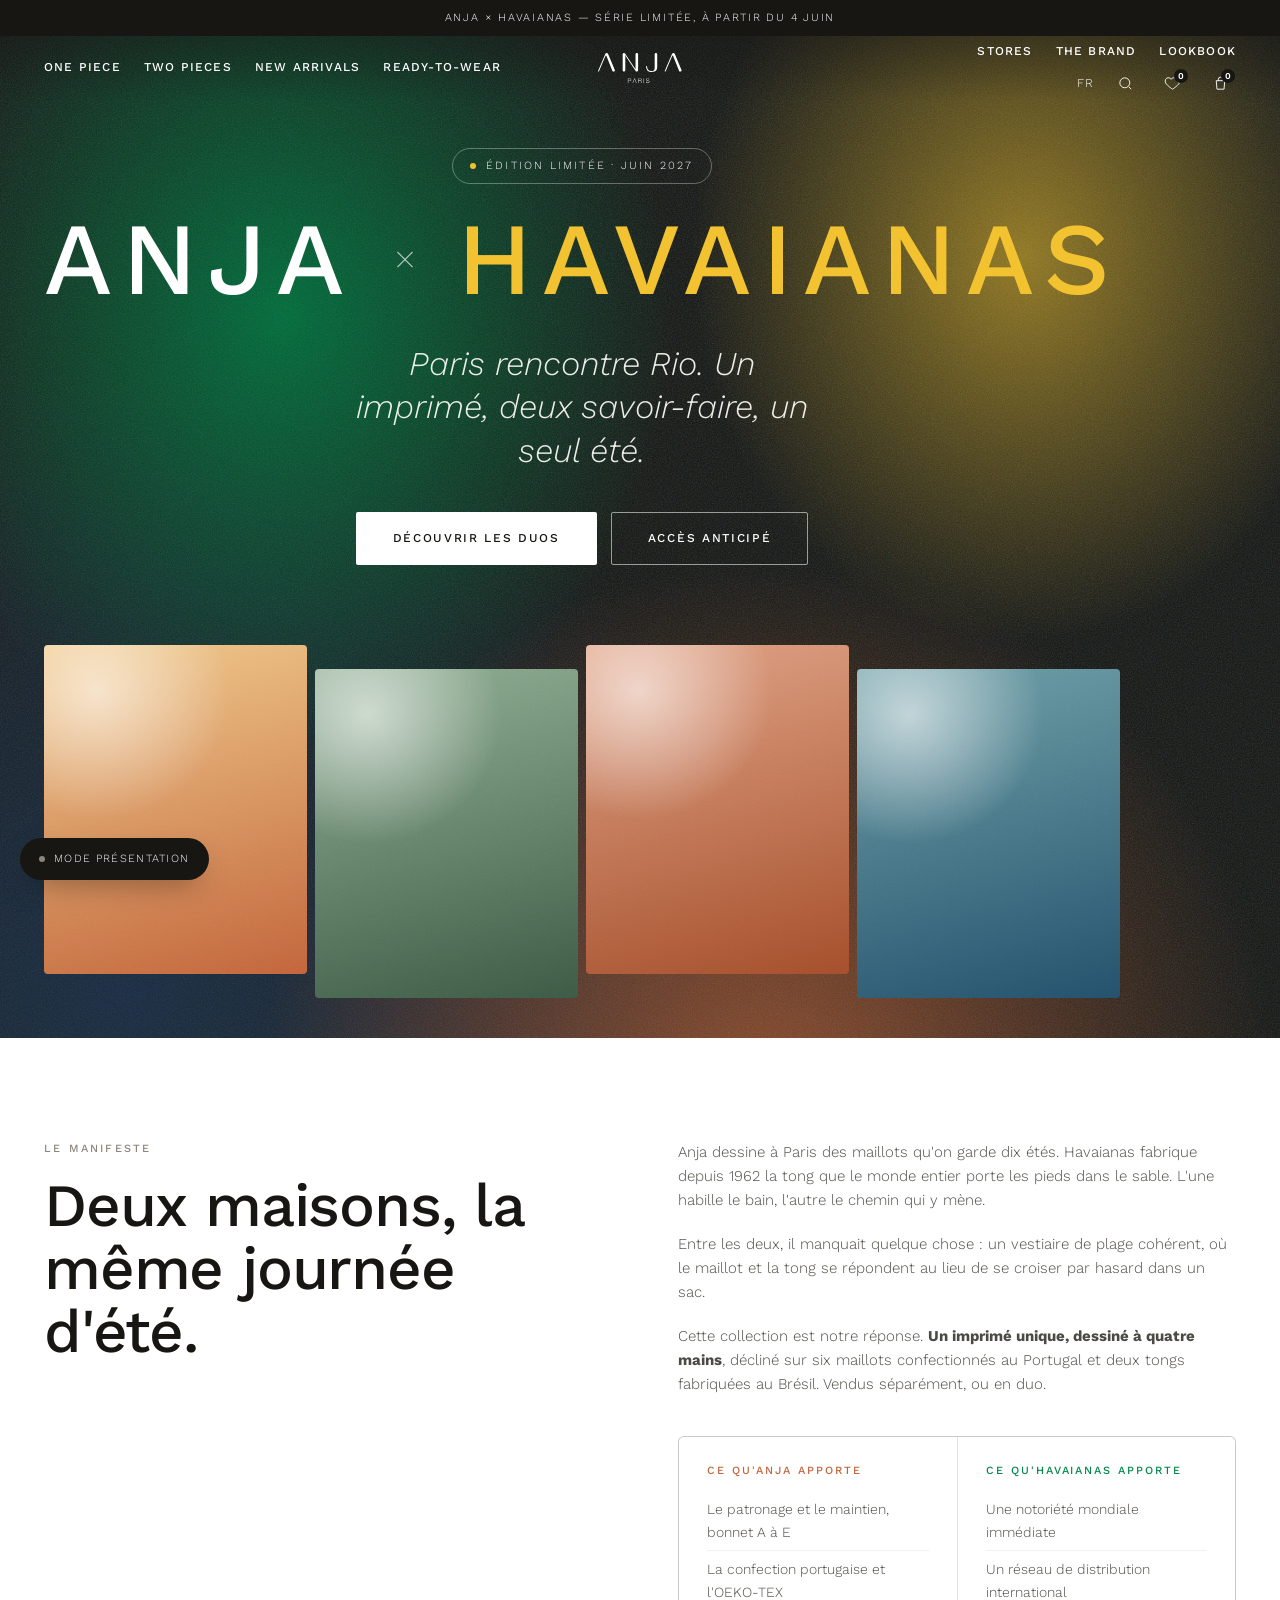
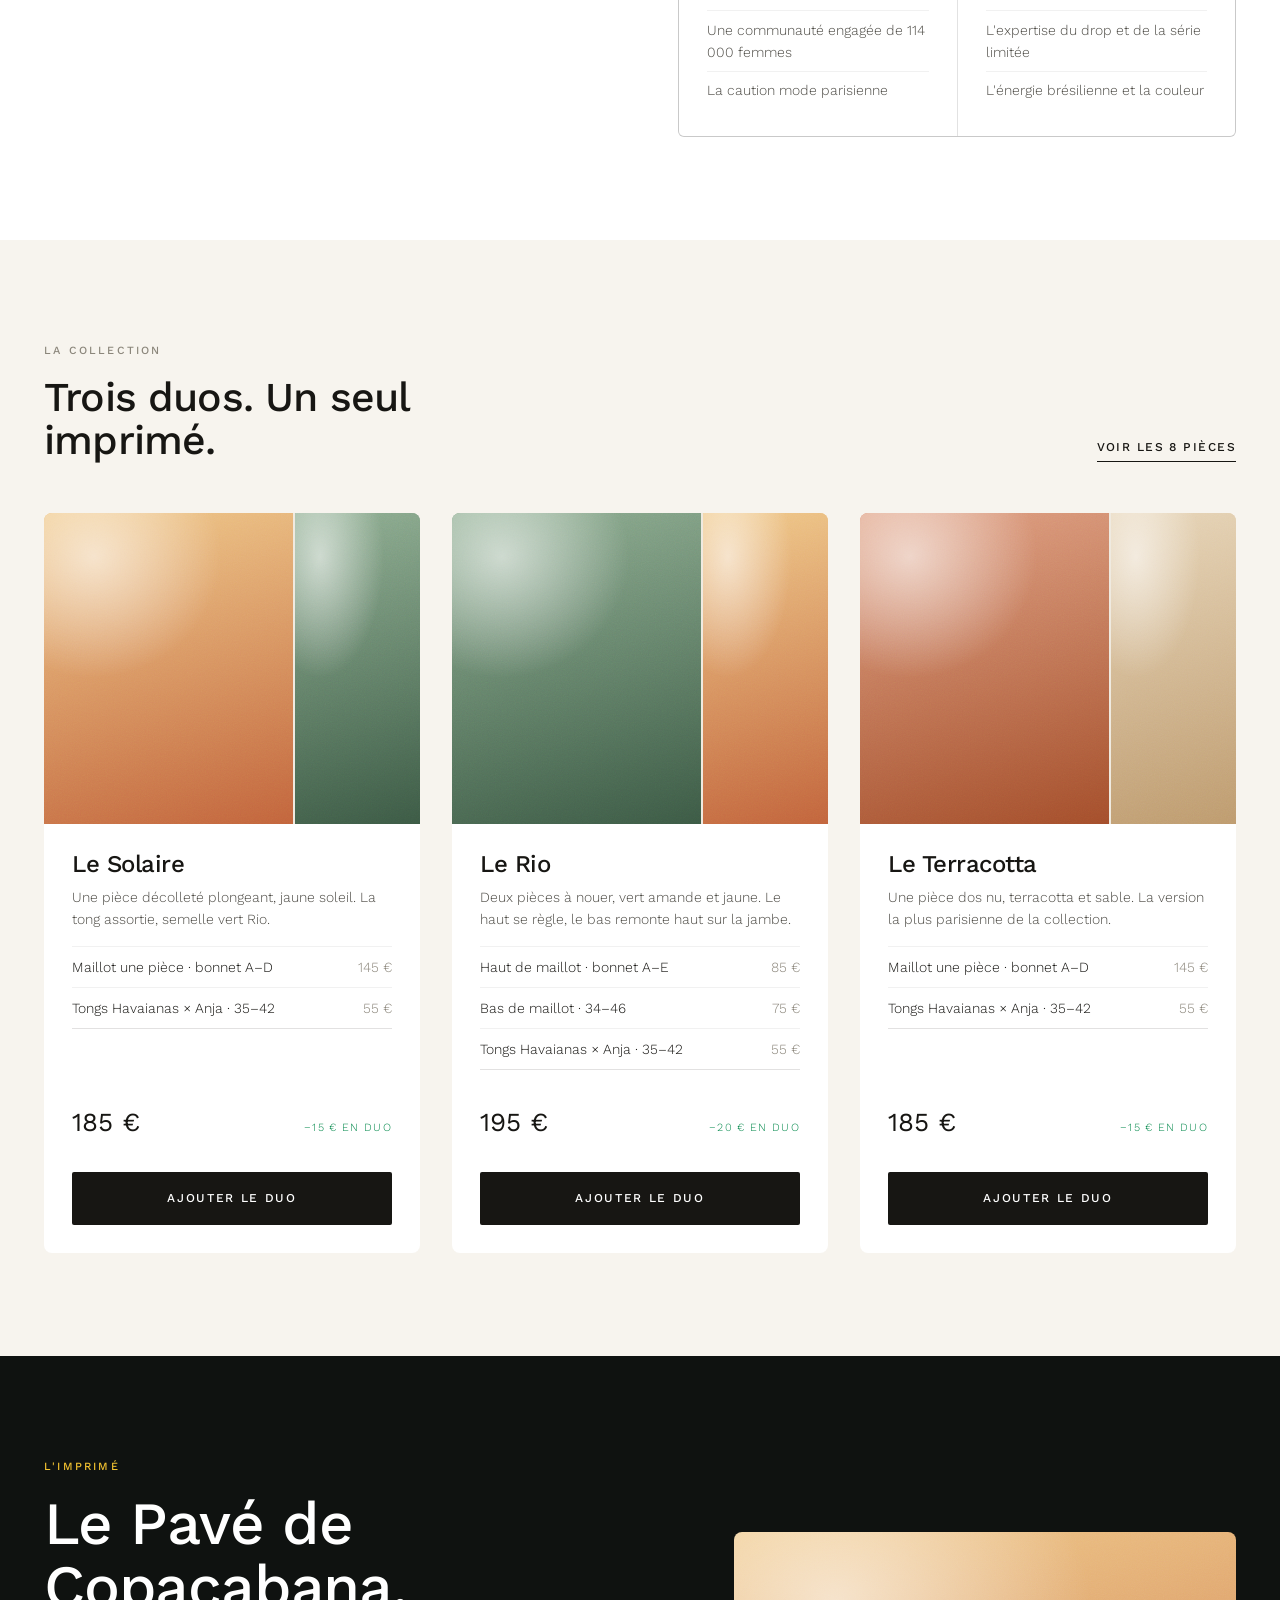
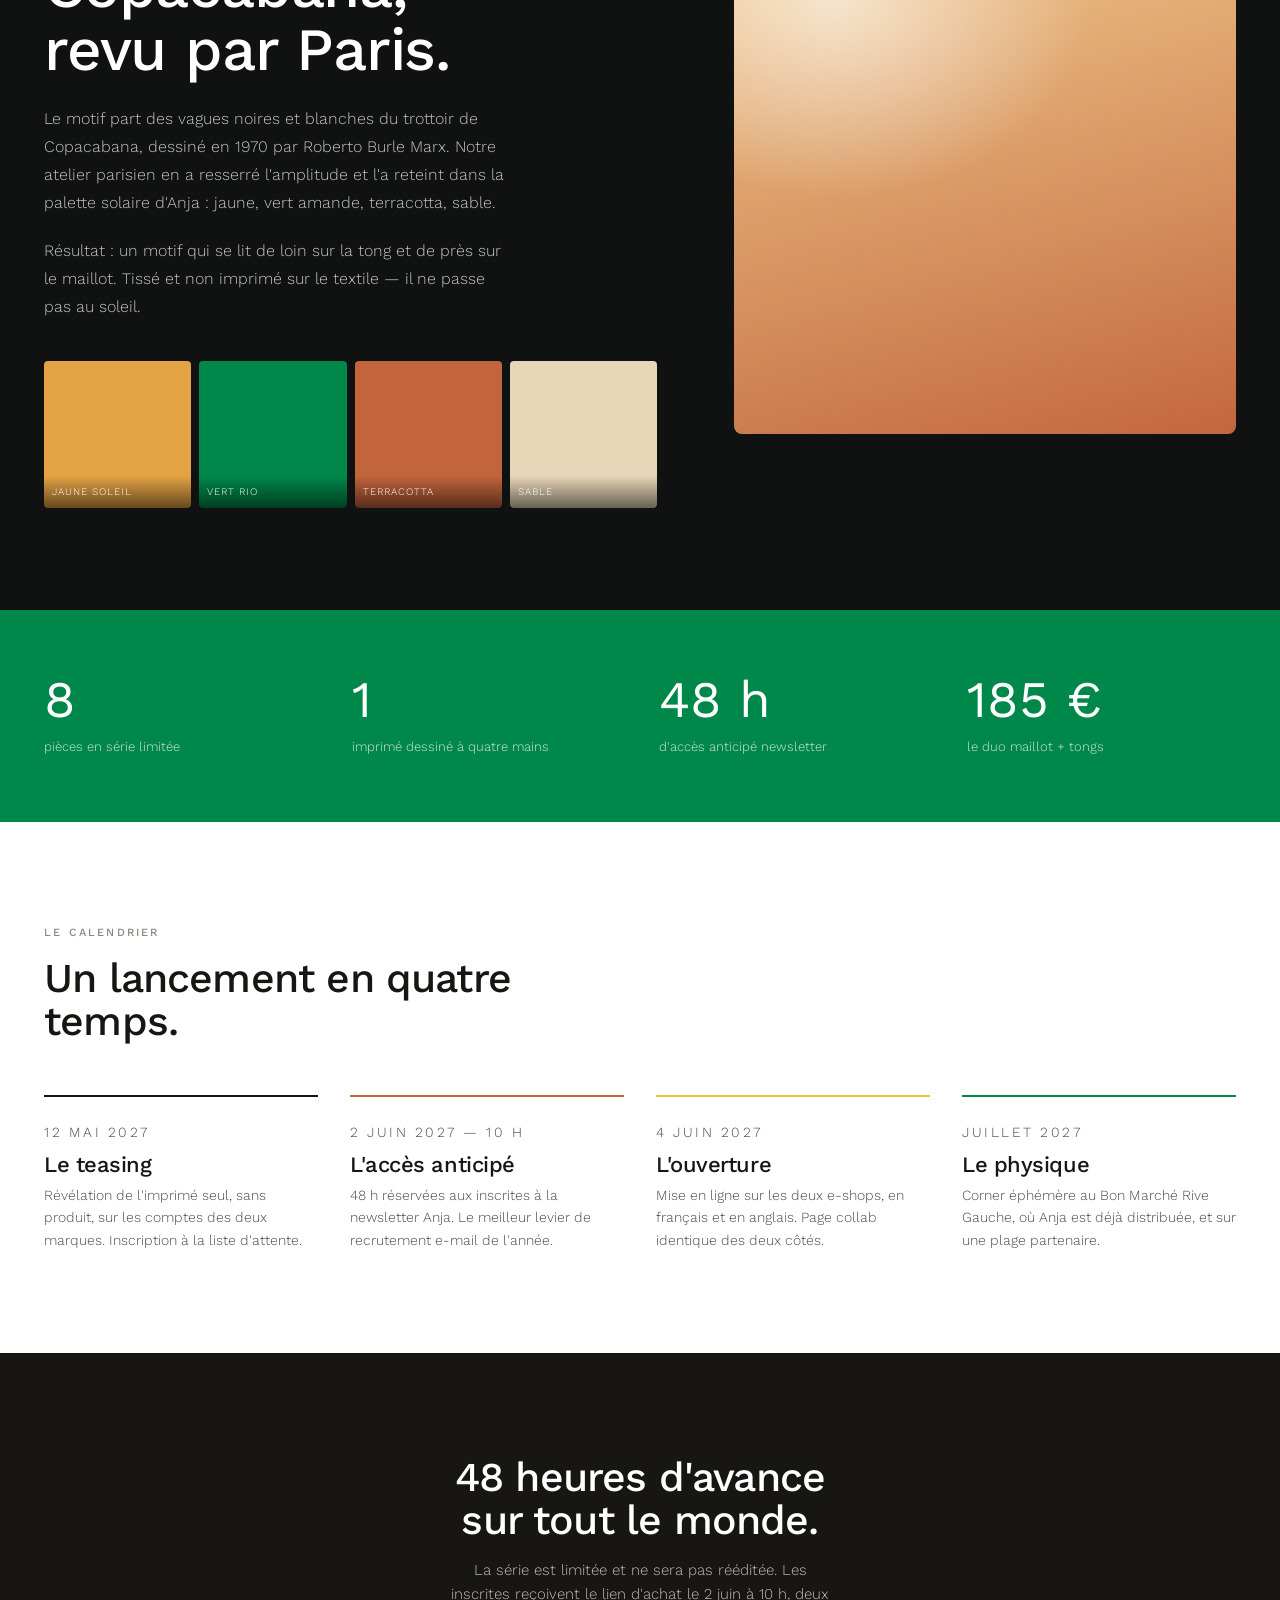
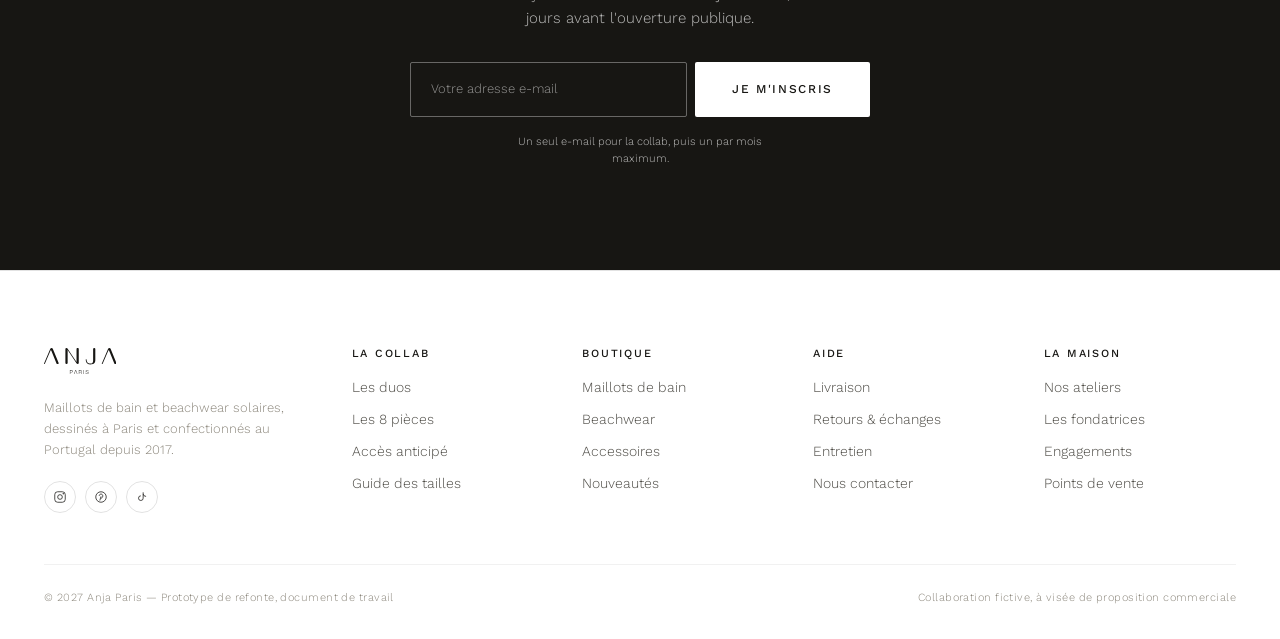
==== collab.html @ d66531c5 "Intègre les vrais assets Anja Paris (logo, 24 photos, catalogue produit) Le client a fourni le vrai " ====
<!doctype html>
<html lang="fr">
<head>
<meta charset="utf-8">
<meta name="viewport" content="width=device-width, initial-scale=1">
<title>Anja × Havaianas — Édition limitée, juin 2027 | ANJA PARIS</title>
<meta name="description" content="Paris rencontre Rio. Six maillots et deux tongs dessinés ensemble, un seul imprimé, une série limitée. Anja Paris × Havaianas, juin 2027.">

<link rel="preconnect" href="https://fonts.googleapis.com">
<link rel="preconnect" href="https://fonts.gstatic.com" crossorigin>
<link href="https://fonts.googleapis.com/css2?family=Work+Sans:wght@300;400;500;600;700&family=Archivo:wght@400;500;600;700&display=swap" rel="stylesheet">
<link rel="stylesheet" href="assets/css/style.css">
<link rel="stylesheet" href="assets/css/collab.css">
</head>

<body class="collab-page">
<a class="skip-link" href="#main">Aller au contenu</a>

<div class="announce">
  <div class="announce__track">
    <p class="announce__item is-active">Anja × Havaianas — série limitée, à partir du 4 juin</p>
    <p class="announce__item">Accès anticipé 48 h pour les inscrites à la newsletter</p>
    <p class="announce__item">Livraison offerte dès 120 € · Retours gratuits 30 jours</p>
  </div>
</div>

<header class="header">
  <div class="header__inner">
    <div class="header__nav-slot">
      <button class="burger" aria-label="Ouvrir le menu" aria-expanded="false"><span></span></button>
      <nav class="nav nav--left" aria-label="Navigation boutique">
        <a class="nav__link" href="index.html#icons">One Piece</a>
        <a class="nav__link" href="index.html#icons">Two Pieces</a>
        <a class="nav__link" href="index.html#collab-icons">New Arrivals</a>
        <a class="nav__link" href="index.html#editorial">Ready-to-Wear</a>
      </nav>
    </div>

    <a class="logo" href="index.html" aria-label="Anja Paris — retour à l'accueil"><svg xmlns="http://www.w3.org/2000/svg" viewBox="0 0 102.671 36.85"><defs><style>.a{fill:currentColor;}</style></defs><path class="a" d="M1.171-3.826V-6.053H2.956a1.341,1.341,0,0,1,.877.275,1.02,1.02,0,0,1,.336.839,1.02,1.02,0,0,1-.336.839,1.341,1.341,0,0,1-.877.275ZM.653-6.5v5.444h.519V-3.384h1.9a2.019,2.019,0,0,0,.663-.1,1.4,1.4,0,0,0,.511-.305,1.348,1.348,0,0,0,.328-.492,1.774,1.774,0,0,0,.114-.656A1.774,1.774,0,0,0,4.572-5.6a1.348,1.348,0,0,0-.328-.492,1.4,1.4,0,0,0-.511-.305,2.019,2.019,0,0,0-.663-.1Zm7.923,0h.58L11.29-1.051h-.557L8.842-5.977,6.936-1.051H6.379ZM13.829-3.91V-6.053h1.937a1.2,1.2,0,0,1,.885.29,1.072,1.072,0,0,1,.29.793,1,1,0,0,1-.1.446,1.027,1.027,0,0,1-.255.332,1.121,1.121,0,0,1-.374.21,1.391,1.391,0,0,1-.45.072ZM13.311-6.5v5.444h.519V-3.468H15.8a.967.967,0,0,1,.576.122.9.9,0,0,1,.32.362,1.576,1.576,0,0,1,.145.511q.034.286.05.576.008.084.015.2t.019.233a1.652,1.652,0,0,0,.038.229.666.666,0,0,0,.072.187H17.6a.729.729,0,0,1-.133-.278A2.473,2.473,0,0,1,17.4-1.71q-.023-.2-.031-.4t-.015-.336a2.707,2.707,0,0,0-.065-.454,1.082,1.082,0,0,0-.16-.37.889.889,0,0,0-.286-.263,1.208,1.208,0,0,0-.442-.141v-.015a1.217,1.217,0,0,0,.793-.488,1.529,1.529,0,0,0,.267-.9,1.424,1.424,0,0,0-.133-.637,1.23,1.23,0,0,0-.358-.442,1.538,1.538,0,0,0-.526-.255A2.363,2.363,0,0,0,15.8-6.5Zm6.649,0v5.444h.519V-6.5Zm3.424,3.652h-.519A1.924,1.924,0,0,0,23-1.981a1.5,1.5,0,0,0,.446.587,1.921,1.921,0,0,0,.7.339,3.431,3.431,0,0,0,.892.111,3.364,3.364,0,0,0,.824-.088,2.124,2.124,0,0,0,.576-.229,1.3,1.3,0,0,0,.366-.316,1.614,1.614,0,0,0,.206-.347,1.23,1.23,0,0,0,.092-.324,2.069,2.069,0,0,0,.019-.244,1.342,1.342,0,0,0-.111-.572,1.159,1.159,0,0,0-.305-.4,1.8,1.8,0,0,0-.45-.275,3.815,3.815,0,0,0-.545-.187l-1.327-.328a2,2,0,0,1-.316-.1.947.947,0,0,1-.263-.16.7.7,0,0,1-.179-.24.788.788,0,0,1-.065-.332,1.04,1.04,0,0,1,.114-.511.947.947,0,0,1,.3-.332,1.289,1.289,0,0,1,.435-.183,2.282,2.282,0,0,1,.515-.057,1.888,1.888,0,0,1,.553.08,1.435,1.435,0,0,1,.465.236,1.217,1.217,0,0,1,.328.389,1.261,1.261,0,0,1,.141.545h.519a1.578,1.578,0,0,0-.164-.736,1.587,1.587,0,0,0-.438-.53,1.9,1.9,0,0,0-.641-.32,2.737,2.737,0,0,0-.77-.107,2.307,2.307,0,0,0-.938.164,1.665,1.665,0,0,0-.576.4,1.293,1.293,0,0,0-.286.5,1.727,1.727,0,0,0-.076.465,1.278,1.278,0,0,0,.1.541,1.159,1.159,0,0,0,.271.374,1.313,1.313,0,0,0,.393.244,3.631,3.631,0,0,0,.461.153l1.212.3a3.544,3.544,0,0,1,.389.118,1.573,1.573,0,0,1,.362.187.941.941,0,0,1,.267.282.743.743,0,0,1,.1.4.87.87,0,0,1-.145.507,1.2,1.2,0,0,1-.362.343,1.62,1.62,0,0,1-.469.194,1.984,1.984,0,0,1-.465.061,3.247,3.247,0,0,1-.7-.072,1.573,1.573,0,0,1-.568-.24,1.15,1.15,0,0,1-.377-.45A1.532,1.532,0,0,1,23.384-2.843Z" transform="translate(36.07 37.794)"/><path class="a" d="M209.107,48.771a1.84,1.84,0,0,1,1.711,1.125l8.188,19.842a1.551,1.551,0,0,1,.09.539,1.307,1.307,0,0,1-1.305,1.305h-.45a1.369,1.369,0,0,1-1.259-.811l-7.469-18.492a.533.533,0,0,0-.679-.278.437.437,0,0,0-.267.232l-8.1,19.032a.562.562,0,0,1-.495.315h-.225a.515.515,0,0,1-.2-.041.528.528,0,0,1-.254-.679L207.308,49.9a1.859,1.859,0,0,1,1.709-1.125Z" transform="translate(-116.425 -48.771)"/><path class="a" d="M184.854,65.238v.585a10.4,10.4,0,0,1-.12,1.406,8.257,8.257,0,0,1-.338,1.4,4.869,4.869,0,0,1-.6,1.222,4.646,4.646,0,0,1-.743.761A6.677,6.677,0,0,1,179.9,71.9c-2.313.357-4.843.1-6.389-1.125-1.6-1.267-2.091-3.209-2.339-5.575v0a.121.121,0,0,1,.008-.026.048.048,0,0,0,.008-.023c.012-.026.022-.056.026-.063a.639.639,0,0,1,.859-.338c.416.161.405.671.405,1.193a5.512,5.512,0,0,0,1.26,3.4c1.376,1.59,4.956,2.1,6.7.944,1.315-.87,1.308-2.977,1.3-4.454V50.3a1.571,1.571,0,0,1,1.575-1.53,1.532,1.532,0,0,1,1.53,1.53Z" transform="translate(-112.104 -48.771)"/><path class="a" d="M171.192,68.24a.059.059,0,0,1-.007.023.163.163,0,0,0,.007-.023" transform="translate(-112.105 -51.866)"/><path class="a" d="M156.537,50.3V70.053a1.571,1.571,0,0,1-1.575,1.53h-.18a1.5,1.5,0,0,1-1.26-.675L140.789,51.741l.934-.622,11.665,17.54V50.3a1.575,1.575,0,0,1,3.15,0" transform="translate(-107.273 -48.771)"/><path class="a" d="M138.7,48.771a1.581,1.581,0,0,1,1.3.675l1.114,1.672-.934.622V70.053a1.57,1.57,0,0,1-1.574,1.53h-.09a1.532,1.532,0,0,1-1.531-1.53V50.3a1.532,1.532,0,0,1,1.531-1.53Z" transform="translate(-106.669 -48.771)"/><path class="a" d="M111.687,48.771A1.924,1.924,0,0,1,113.4,49.9l8.189,19.842a1.551,1.551,0,0,1,.09.539,1.307,1.307,0,0,1-1.305,1.305h-.45a1.369,1.369,0,0,1-1.259-.811l-7.469-18.492a.533.533,0,0,0-.679-.278.436.436,0,0,0-.267.232l-8.1,19.032a.563.563,0,0,1-.495.315h-.225a.508.508,0,0,1-.2-.041.524.524,0,0,1-.255-.679L109.887,49.9a1.862,1.862,0,0,1,1.71-1.125Z" transform="translate(-100.938 -48.771)"/></svg>
</a>

    <div class="header__nav-slot" style="justify-self:end">
      <nav class="nav nav--right" aria-label="Navigation maison">
        <a class="nav__link" href="#">Stores</a>
        <a class="nav__link" href="index.html#editorial">The Brand</a>
        <a class="nav__link" href="collab.html" aria-current="page">Lookbook</a>
      </nav>
      <div class="header__actions">
        <span class="util-link">FR</span>
        <button class="icon-btn" aria-label="Rechercher">
          <svg viewBox="0 0 24 24"><circle cx="11" cy="11" r="7"/><path d="M20 20l-3.5-3.5"/></svg>
        </button>
        <button class="icon-btn" aria-label="Liste d'envies">
          <svg viewBox="0 0 24 24"><path d="M12 20s-7-4.35-9.5-8.5C.8 8 2 4.5 5.5 4c2-.3 3.7.6 4.5 2 .8-1.4 2.5-2.3 4.5-2C18 4.5 19.2 8 21.5 11.5 19 15.65 12 20 12 20z"/></svg>
          <span class="count wish-count">0</span>
        </button>
        <button class="icon-btn" aria-label="Panier">
          <svg viewBox="0 0 24 24"><path d="M6 8h12l-1 12H7L6 8z"/><path d="M9 8V6a3 3 0 0 1 6 0v2"/></svg>
          <span class="count cart-count">0</span>
        </button>
      </div>
    </div>
  </div>
</header>

<nav class="drawer" aria-label="Navigation mobile">
  <a href="index.html#icons">One Piece</a>
  <a href="index.html#icons">Two Pieces</a>
  <a href="index.html#collab-icons">New Arrivals</a>
  <a href="index.html#editorial">Ready-to-Wear</a>
  <a href="#">Stores</a>
  <a href="index.html#editorial">The Brand</a>
  <a href="collab.html">Lookbook</a>
  <a href="index.html">Retour à l'accueil</a>
</nav>

<main id="main">

<!-- ===================================================================
     Hero collaboration
     =================================================================== -->
<section class="chero">
  <div class="chero__bg" aria-hidden="true"></div>

  <div class="note note--br" data-n="1">Havaianas a déjà collaboré avec Isabel Marant (mai 2026). Le format est rodé de leur côté — c'est ce qui rend cette proposition crédible.</div>

  <div>
    <div class="chero__inner">
      <span class="chero__tag"><i></i> Édition limitée · Juin 2027</span>

      <h1 class="chero__lockup">
        <span>Anja</span>
        <span class="x">×</span>
        <span>Havaianas</span>
      </h1>

      <p class="chero__claim">Paris rencontre Rio. Un imprimé, deux savoir-faire, un seul été.</p>

      <div class="chero__cta">
        <a class="btn btn--light" href="#duo">Découvrir les duos</a>
        <a class="btn btn--outline-light" href="#acces">Accès anticipé</a>
      </div>
    </div>

    <div class="chero__strip">
      <div class="ph ph--sun"><span class="ph__flag">Photo · maillot jaune soleil, plein cadre</span></div>
      <div class="ph ph--vert"><span class="ph__flag">Photo · tongs à plat sur le sable</span></div>
      <div class="ph ph--terra"><span class="ph__flag">Photo · duo modèles, marche sur la plage</span></div>
      <div class="ph ph--sea"><span class="ph__flag">Photo · détail imprimé, macro tissu</span></div>
    </div>
  </div>
</section>

<!-- ===================================================================
     Manifeste — pourquoi ces deux marques
     =================================================================== -->
<section class="section manifesto">
  <div class="wrap">
    <div class="note note--tl" data-n="2">Une collab ne tient pas sur deux logos côte à côte. Il faut une raison. Ici : les deux marques s'adressent à la même femme, au même moment de la journée.</div>

    <div class="manifesto__grid">
      <div data-reveal>
        <p class="eyebrow eyebrow--accent">Le manifeste</p>
        <h2>Deux maisons, la même journée d'été.</h2>
      </div>

      <div class="manifesto__body" data-reveal data-delay="1">
        <p>Anja dessine à Paris des maillots qu'on garde dix étés. Havaianas fabrique depuis 1962 la tong que le monde entier porte les pieds dans le sable. L'une habille le bain, l'autre le chemin qui y mène.</p>
        <p>Entre les deux, il manquait quelque chose : un vestiaire de plage cohérent, où le maillot et la tong se répondent au lieu de se croiser par hasard dans un sac.</p>
        <p>Cette collection est notre réponse. <strong>Un imprimé unique, dessiné à quatre mains</strong>, décliné sur six maillots confectionnés au Portugal et deux tongs fabriquées au Brésil. Vendus séparément, ou en duo.</p>

        <div class="vs">
          <div class="vs__cell">
            <h4>Ce qu'Anja apporte</h4>
            <ul>
              <li>Le patronage et le maintien, bonnet A à E</li>
              <li>La confection portugaise et l'OEKO-TEX</li>
              <li>Une communauté engagée de 114 000 femmes</li>
              <li>La caution mode parisienne</li>
            </ul>
          </div>
          <div class="vs__cell">
            <h4>Ce qu'Havaianas apporte</h4>
            <ul>
              <li>Une notoriété mondiale immédiate</li>
              <li>Un réseau de distribution international</li>
              <li>L'expertise du drop et de la série limitée</li>
              <li>L'énergie brésilienne et la couleur</li>
            </ul>
          </div>
        </div>
      </div>
    </div>
  </div>
</section>

<!-- ===================================================================
     Les duos
     =================================================================== -->
<section class="section duo" id="duo">
  <div class="wrap">
    <div class="note note--tr" data-n="3">Le duo maillot + tong est le cœur de l'offre : il augmente le panier moyen et rend la collab lisible en une image.</div>

    <div class="section-head section-head--split" data-reveal>
      <div>
        <p class="eyebrow eyebrow--accent">La collection</p>
        <h2>Trois duos. Un seul imprimé.</h2>
      </div>
      <a class="link-u" href="#">Voir les 8 pièces</a>
    </div>

    <div class="duo__grid">

      <article class="duo__card" data-reveal>
        <div class="duo__stack">
          <div class="ph ph--sun"><span class="ph__flag">Photo · maillot une pièce</span></div>
          <div class="ph ph--vert"><span class="ph__flag">Tong</span></div>
        </div>
        <div class="duo__body">
          <h3>Le Solaire</h3>
          <p>Une pièce décolleté plongeant, jaune soleil. La tong assortie, semelle vert Rio.</p>
          <ul class="duo__lines">
            <li><span>Maillot une pièce · bonnet A–D</span><span>145 €</span></li>
            <li><span>Tongs Havaianas × Anja · 35–42</span><span>55 €</span></li>
          </ul>
          <div class="duo__total">
            <strong>185 €</strong>
            <em>−15 € en duo</em>
          </div>
          <a class="btn btn--solid" href="#" data-add>Ajouter le duo</a>
        </div>
      </article>

      <article class="duo__card" data-reveal data-delay="1">
        <div class="duo__stack">
          <div class="ph ph--vert"><span class="ph__flag">Photo · deux pièces</span></div>
          <div class="ph ph--sun"><span class="ph__flag">Tong</span></div>
        </div>
        <div class="duo__body">
          <h3>Le Rio</h3>
          <p>Deux pièces à nouer, vert amande et jaune. Le haut se règle, le bas remonte haut sur la jambe.</p>
          <ul class="duo__lines">
            <li><span>Haut de maillot · bonnet A–E</span><span>85 €</span></li>
            <li><span>Bas de maillot · 34–46</span><span>75 €</span></li>
            <li><span>Tongs Havaianas × Anja · 35–42</span><span>55 €</span></li>
          </ul>
          <div class="duo__total">
            <strong>195 €</strong>
            <em>−20 € en duo</em>
          </div>
          <a class="btn btn--solid" href="#" data-add>Ajouter le duo</a>
        </div>
      </article>

      <article class="duo__card" data-reveal data-delay="2">
        <div class="duo__stack">
          <div class="ph ph--terra"><span class="ph__flag">Photo · maillot une pièce</span></div>
          <div class="ph ph--sable"><span class="ph__flag">Tong</span></div>
        </div>
        <div class="duo__body">
          <h3>Le Terracotta</h3>
          <p>Une pièce dos nu, terracotta et sable. La version la plus parisienne de la collection.</p>
          <ul class="duo__lines">
            <li><span>Maillot une pièce · bonnet A–D</span><span>145 €</span></li>
            <li><span>Tongs Havaianas × Anja · 35–42</span><span>55 €</span></li>
          </ul>
          <div class="duo__total">
            <strong>185 €</strong>
            <em>−15 € en duo</em>
          </div>
          <a class="btn btn--solid" href="#" data-add>Ajouter le duo</a>
        </div>
      </article>

    </div>
  </div>
</section>

<!-- ===================================================================
     L'imprimé
     =================================================================== -->
<section class="section print">
  <div class="wrap">
    <div class="print__grid">
      <div data-reveal>
        <p class="eyebrow" style="color:var(--hav-yellow)">L'imprimé</p>
        <h2>Le Pavé de Copacabana, revu par Paris.</h2>
        <p class="lede" style="margin-top:1.5rem">Le motif part des vagues noires et blanches du trottoir de Copacabana, dessiné en 1970 par Roberto Burle Marx. Notre atelier parisien en a resserré l'amplitude et l'a reteint dans la palette solaire d'Anja : jaune, vert amande, terracotta, sable.</p>
        <p class="lede" style="margin-top:1.25rem">Résultat : un motif qui se lit de loin sur la tong et de près sur le maillot. Tissé et non imprimé sur le textile — il ne passe pas au soleil.</p>

        <div class="print__swatches" data-reveal data-delay="1">
          <div style="background:#E3A244"><span>Jaune soleil</span></div>
          <div style="background:#00884A"><span>Vert Rio</span></div>
          <div style="background:#C2643C"><span>Terracotta</span></div>
          <div style="background:#E7D5B8"><span>Sable</span></div>
        </div>
      </div>

      <div class="print__media" data-reveal data-delay="1">
        <div class="ph ph--sun"><span class="ph__flag">Visuel · planche d'imprimé, motif en répétition</span></div>
      </div>
    </div>
  </div>
</section>

<!-- ===================================================================
     Chiffres
     =================================================================== -->
<section class="section section--tight figures">
  <div class="wrap">
    <div class="figures__grid">
      <div class="figures__item" data-reveal><strong>8</strong><span>pièces en série limitée</span></div>
      <div class="figures__item" data-reveal data-delay="1"><strong>1</strong><span>imprimé dessiné à quatre mains</span></div>
      <div class="figures__item" data-reveal data-delay="2"><strong>48 h</strong><span>d'accès anticipé newsletter</span></div>
      <div class="figures__item" data-reveal data-delay="3"><strong>185 €</strong><span>le duo maillot + tongs</span></div>
    </div>
  </div>
</section>

<!-- ===================================================================
     Dispositif de lancement
     =================================================================== -->
<section class="section drop">
  <div class="wrap">
    <div class="note note--tl" data-n="4">Un drop daté remplace la promo permanente : on crée de la rareté au lieu de casser le prix. C'est le modèle « ERES Days », appliqué à un événement de marque.</div>

    <div class="section-head" data-reveal>
      <p class="eyebrow eyebrow--accent">Le calendrier</p>
      <h2>Un lancement en quatre temps.</h2>
    </div>

    <div class="drop__list">
      <div class="drop__step" data-reveal>
        <p class="drop__date">12 mai 2027</p>
        <h3>Le teasing</h3>
        <p>Révélation de l'imprimé seul, sans produit, sur les comptes des deux marques. Inscription à la liste d'attente.</p>
      </div>
      <div class="drop__step" data-reveal data-delay="1">
        <p class="drop__date">2 juin 2027 — 10 h</p>
        <h3>L'accès anticipé</h3>
        <p>48 h réservées aux inscrites à la newsletter Anja. Le meilleur levier de recrutement e-mail de l'année.</p>
      </div>
      <div class="drop__step" data-reveal data-delay="2">
        <p class="drop__date">4 juin 2027</p>
        <h3>L'ouverture</h3>
        <p>Mise en ligne sur les deux e-shops, en français et en anglais. Page collab identique des deux côtés.</p>
      </div>
      <div class="drop__step" data-reveal data-delay="3">
        <p class="drop__date">Juillet 2027</p>
        <h3>Le physique</h3>
        <p>Corner éphémère au Bon Marché Rive Gauche, où Anja est déjà distribuée, et sur une plage partenaire.</p>
      </div>
    </div>
  </div>
</section>

<!-- ===================================================================
     Accès anticipé
     =================================================================== -->
<section class="section news" id="acces">
  <div class="wrap news__inner">
    <div data-reveal>
      <h2>48 heures d'avance sur tout le monde.</h2>
      <p>La série est limitée et ne sera pas rééditée. Les inscrites reçoivent le lien d'achat le 2 juin à 10 h, deux jours avant l'ouverture publique.</p>
    </div>
    <div data-reveal data-delay="1">
      <form class="news__form">
        <input type="email" required placeholder="Votre adresse e-mail" aria-label="Adresse e-mail">
        <button class="btn btn--light" type="submit">Je m'inscris</button>
      </form>
      <p class="news__note">Un seul e-mail pour la collab, puis un par mois maximum.</p>
    </div>
  </div>
</section>

</main>

<footer class="footer">
  <div class="wrap">
    <div class="footer__grid">
      <div class="footer__brand">
        <span class="logo" role="img" aria-label="Anja Paris"><svg xmlns="http://www.w3.org/2000/svg" viewBox="0 0 102.671 36.85"><defs><style>.a{fill:currentColor;}</style></defs><path class="a" d="M1.171-3.826V-6.053H2.956a1.341,1.341,0,0,1,.877.275,1.02,1.02,0,0,1,.336.839,1.02,1.02,0,0,1-.336.839,1.341,1.341,0,0,1-.877.275ZM.653-6.5v5.444h.519V-3.384h1.9a2.019,2.019,0,0,0,.663-.1,1.4,1.4,0,0,0,.511-.305,1.348,1.348,0,0,0,.328-.492,1.774,1.774,0,0,0,.114-.656A1.774,1.774,0,0,0,4.572-5.6a1.348,1.348,0,0,0-.328-.492,1.4,1.4,0,0,0-.511-.305,2.019,2.019,0,0,0-.663-.1Zm7.923,0h.58L11.29-1.051h-.557L8.842-5.977,6.936-1.051H6.379ZM13.829-3.91V-6.053h1.937a1.2,1.2,0,0,1,.885.29,1.072,1.072,0,0,1,.29.793,1,1,0,0,1-.1.446,1.027,1.027,0,0,1-.255.332,1.121,1.121,0,0,1-.374.21,1.391,1.391,0,0,1-.45.072ZM13.311-6.5v5.444h.519V-3.468H15.8a.967.967,0,0,1,.576.122.9.9,0,0,1,.32.362,1.576,1.576,0,0,1,.145.511q.034.286.05.576.008.084.015.2t.019.233a1.652,1.652,0,0,0,.038.229.666.666,0,0,0,.072.187H17.6a.729.729,0,0,1-.133-.278A2.473,2.473,0,0,1,17.4-1.71q-.023-.2-.031-.4t-.015-.336a2.707,2.707,0,0,0-.065-.454,1.082,1.082,0,0,0-.16-.37.889.889,0,0,0-.286-.263,1.208,1.208,0,0,0-.442-.141v-.015a1.217,1.217,0,0,0,.793-.488,1.529,1.529,0,0,0,.267-.9,1.424,1.424,0,0,0-.133-.637,1.23,1.23,0,0,0-.358-.442,1.538,1.538,0,0,0-.526-.255A2.363,2.363,0,0,0,15.8-6.5Zm6.649,0v5.444h.519V-6.5Zm3.424,3.652h-.519A1.924,1.924,0,0,0,23-1.981a1.5,1.5,0,0,0,.446.587,1.921,1.921,0,0,0,.7.339,3.431,3.431,0,0,0,.892.111,3.364,3.364,0,0,0,.824-.088,2.124,2.124,0,0,0,.576-.229,1.3,1.3,0,0,0,.366-.316,1.614,1.614,0,0,0,.206-.347,1.23,1.23,0,0,0,.092-.324,2.069,2.069,0,0,0,.019-.244,1.342,1.342,0,0,0-.111-.572,1.159,1.159,0,0,0-.305-.4,1.8,1.8,0,0,0-.45-.275,3.815,3.815,0,0,0-.545-.187l-1.327-.328a2,2,0,0,1-.316-.1.947.947,0,0,1-.263-.16.7.7,0,0,1-.179-.24.788.788,0,0,1-.065-.332,1.04,1.04,0,0,1,.114-.511.947.947,0,0,1,.3-.332,1.289,1.289,0,0,1,.435-.183,2.282,2.282,0,0,1,.515-.057,1.888,1.888,0,0,1,.553.08,1.435,1.435,0,0,1,.465.236,1.217,1.217,0,0,1,.328.389,1.261,1.261,0,0,1,.141.545h.519a1.578,1.578,0,0,0-.164-.736,1.587,1.587,0,0,0-.438-.53,1.9,1.9,0,0,0-.641-.32,2.737,2.737,0,0,0-.77-.107,2.307,2.307,0,0,0-.938.164,1.665,1.665,0,0,0-.576.4,1.293,1.293,0,0,0-.286.5,1.727,1.727,0,0,0-.076.465,1.278,1.278,0,0,0,.1.541,1.159,1.159,0,0,0,.271.374,1.313,1.313,0,0,0,.393.244,3.631,3.631,0,0,0,.461.153l1.212.3a3.544,3.544,0,0,1,.389.118,1.573,1.573,0,0,1,.362.187.941.941,0,0,1,.267.282.743.743,0,0,1,.1.4.87.87,0,0,1-.145.507,1.2,1.2,0,0,1-.362.343,1.62,1.62,0,0,1-.469.194,1.984,1.984,0,0,1-.465.061,3.247,3.247,0,0,1-.7-.072,1.573,1.573,0,0,1-.568-.24,1.15,1.15,0,0,1-.377-.45A1.532,1.532,0,0,1,23.384-2.843Z" transform="translate(36.07 37.794)"/><path class="a" d="M209.107,48.771a1.84,1.84,0,0,1,1.711,1.125l8.188,19.842a1.551,1.551,0,0,1,.09.539,1.307,1.307,0,0,1-1.305,1.305h-.45a1.369,1.369,0,0,1-1.259-.811l-7.469-18.492a.533.533,0,0,0-.679-.278.437.437,0,0,0-.267.232l-8.1,19.032a.562.562,0,0,1-.495.315h-.225a.515.515,0,0,1-.2-.041.528.528,0,0,1-.254-.679L207.308,49.9a1.859,1.859,0,0,1,1.709-1.125Z" transform="translate(-116.425 -48.771)"/><path class="a" d="M184.854,65.238v.585a10.4,10.4,0,0,1-.12,1.406,8.257,8.257,0,0,1-.338,1.4,4.869,4.869,0,0,1-.6,1.222,4.646,4.646,0,0,1-.743.761A6.677,6.677,0,0,1,179.9,71.9c-2.313.357-4.843.1-6.389-1.125-1.6-1.267-2.091-3.209-2.339-5.575v0a.121.121,0,0,1,.008-.026.048.048,0,0,0,.008-.023c.012-.026.022-.056.026-.063a.639.639,0,0,1,.859-.338c.416.161.405.671.405,1.193a5.512,5.512,0,0,0,1.26,3.4c1.376,1.59,4.956,2.1,6.7.944,1.315-.87,1.308-2.977,1.3-4.454V50.3a1.571,1.571,0,0,1,1.575-1.53,1.532,1.532,0,0,1,1.53,1.53Z" transform="translate(-112.104 -48.771)"/><path class="a" d="M171.192,68.24a.059.059,0,0,1-.007.023.163.163,0,0,0,.007-.023" transform="translate(-112.105 -51.866)"/><path class="a" d="M156.537,50.3V70.053a1.571,1.571,0,0,1-1.575,1.53h-.18a1.5,1.5,0,0,1-1.26-.675L140.789,51.741l.934-.622,11.665,17.54V50.3a1.575,1.575,0,0,1,3.15,0" transform="translate(-107.273 -48.771)"/><path class="a" d="M138.7,48.771a1.581,1.581,0,0,1,1.3.675l1.114,1.672-.934.622V70.053a1.57,1.57,0,0,1-1.574,1.53h-.09a1.532,1.532,0,0,1-1.531-1.53V50.3a1.532,1.532,0,0,1,1.531-1.53Z" transform="translate(-106.669 -48.771)"/><path class="a" d="M111.687,48.771A1.924,1.924,0,0,1,113.4,49.9l8.189,19.842a1.551,1.551,0,0,1,.09.539,1.307,1.307,0,0,1-1.305,1.305h-.45a1.369,1.369,0,0,1-1.259-.811l-7.469-18.492a.533.533,0,0,0-.679-.278.436.436,0,0,0-.267.232l-8.1,19.032a.563.563,0,0,1-.495.315h-.225a.508.508,0,0,1-.2-.041.524.524,0,0,1-.255-.679L109.887,49.9a1.862,1.862,0,0,1,1.71-1.125Z" transform="translate(-100.938 -48.771)"/></svg>
</span>
        <p>Maillots de bain et beachwear solaires, dessinés à Paris et confectionnés au Portugal depuis 2017.</p>
        <div class="socials">
          <a href="#" aria-label="Instagram"><svg viewBox="0 0 24 24"><rect x="3" y="3" width="18" height="18" rx="5"/><circle cx="12" cy="12" r="4"/><circle cx="17.5" cy="6.5" r=".6" fill="currentColor"/></svg></a>
          <a href="#" aria-label="Pinterest"><svg viewBox="0 0 24 24"><circle cx="12" cy="12" r="9"/><path d="M10 18l2-7"/><path d="M9 10c0-2 1.5-3 3-3s3 1 3 3-1 4-3 4"/></svg></a>
          <a href="#" aria-label="TikTok"><svg viewBox="0 0 24 24"><path d="M14 4v10a4 4 0 1 1-4-4"/><path d="M14 7a5 5 0 0 0 5 4"/></svg></a>
        </div>
      </div>
      <div class="footer__col">
        <h4>La collab</h4>
        <ul>
          <li><a href="#duo">Les duos</a></li>
          <li><a href="#">Les 8 pièces</a></li>
          <li><a href="#acces">Accès anticipé</a></li>
          <li><a href="#">Guide des tailles</a></li>
        </ul>
      </div>
      <div class="footer__col">
        <h4>Boutique</h4>
        <ul>
          <li><a href="index.html#spotlight">Maillots de bain</a></li>
          <li><a href="index.html">Beachwear</a></li>
          <li><a href="index.html">Accessoires</a></li>
          <li><a href="index.html">Nouveautés</a></li>
        </ul>
      </div>
      <div class="footer__col">
        <h4>Aide</h4>
        <ul>
          <li><a href="#">Livraison</a></li>
          <li><a href="#">Retours &amp; échanges</a></li>
          <li><a href="#">Entretien</a></li>
          <li><a href="#">Nous contacter</a></li>
        </ul>
      </div>
      <div class="footer__col">
        <h4>La Maison</h4>
        <ul>
          <li><a href="index.html#craft">Nos ateliers</a></li>
          <li><a href="#">Les fondatrices</a></li>
          <li><a href="#">Engagements</a></li>
          <li><a href="#">Points de vente</a></li>
        </ul>
      </div>
    </div>

    <div class="footer__bottom">
      <span>© 2027 Anja Paris — Prototype de refonte, document de travail</span>
      <span>Collaboration fictive, à visée de proposition commerciale</span>
    </div>
  </div>
</footer>

<button class="notes-toggle" aria-pressed="false">
  <i></i> Mode présentation
</button>

<script src="assets/js/main.js"></script>
</body>
</html>
---- assets/css/style.css ----
/* ==========================================================================
   ANJA PARIS — Prototype structuré sur le modèle Polène
   Design system + home page

   NOTE DA : cette palette (ivoire / encre) est un SOCLE NEUTRE en attendant
   les vrais assets Anja (couleurs de marque, logo, photos, police). Elle
   n'est pas la charte réelle d'Anja Paris — voir assets/images/README.md.
   ========================================================================== */

/* --------------------------------------------------------------------------
   1. Tokens
   -------------------------------------------------------------------------- */
:root {
  /* Neutre éditorial — à remplacer par la vraie palette Anja */
  --ink:        #171613;
  --ink-soft:   #4C4A44;
  --ink-mute:   #8B867B;
  --ivory:      #F7F4EE;
  --ivory-2:    #EFEAE0;
  --paper:      #FFFFFF;
  --line:       rgba(23, 22, 19, .12);
  --line-soft:  rgba(23, 22, 19, .06);
  --taupe:      #B9A98D;

  /* Placeholders d'ambiance — remplacés dès qu'une vraie photo est déposée */
  --c1: #E4DCC8;
  --c2: #B7A57E;

  /* Typographie réelle Anja Paris — Work Sans par défaut (Archivo en
     alternative confirmée par le client : changer les deux lignes
     ci-dessous en "Archivo" suffit, la police est déjà chargée). */
  --font-display: "Work Sans", -apple-system, BlinkMacSystemFont, "Segoe UI", sans-serif;
  --font-text:    "Work Sans", -apple-system, BlinkMacSystemFont, "Segoe UI", sans-serif;

  --fs-giant: clamp(3.5rem, 11vw, 9rem);
  --fs-hero:  clamp(2.25rem, 5vw, 3.75rem);
  --fs-h2:    clamp(1.75rem, 3.2vw, 2.75rem);
  --fs-h3:    clamp(1.15rem, 1.6vw, 1.5rem);
  --fs-body:  .9375rem;
  --fs-small: .8125rem;
  --fs-nav:   .75rem;
  --fs-micro: .6875rem;

  --gutter:  clamp(1.25rem, 3.5vw, 2.75rem);
  --section: clamp(4rem, 8vw, 7.5rem);
  --maxw:    1800px;

  --ease:     cubic-bezier(.22, .61, .36, 1);
  --ease-out: cubic-bezier(.16, 1, .3, 1);

  --header-h: 64px;
  --announce-h: 36px;

  /* Alias de compatibilité pour collab.html (palette Havaianas réelle
     + anciens tons Anja "socle", en attendant la vraie charte) */
  --cream: var(--ivory);
  --cream-2: var(--ivory-2);
  --terracotta: #C2643C;
  --sun:   #E3A244;
  --sea:   #5B8C93;
  --sable: #D9C3A3;
  --hav-green:  #00884A;
  --hav-yellow: #F2C230;
  --hav-blue:   #1B3A8C;
  --fs-h1: var(--fs-hero);
}

@media (max-width: 860px) { :root { --header-h: 56px; } }

/* --------------------------------------------------------------------------
   2. Reset
   -------------------------------------------------------------------------- */
*, *::before, *::after { box-sizing: border-box; }
html { -webkit-text-size-adjust: 100%; scroll-behavior: smooth; }

body {
  margin: 0;
  background: var(--ivory);
  color: var(--ink);
  font-family: var(--font-text);
  font-size: var(--fs-body);
  font-weight: 300;
  line-height: 1.6;
  -webkit-font-smoothing: antialiased;
  overflow-x: hidden;
}
body.is-locked { overflow: hidden; }

img, svg, video { display: block; max-width: 100%; }
button { font: inherit; color: inherit; border: 0; background: none; cursor: pointer; }
a { color: inherit; text-decoration: none; }
ul, ol { list-style: none; margin: 0; padding: 0; }

h1, h2, h3, h4 {
  font-family: var(--font-display);
  font-weight: 500;
  line-height: 1.05;
  letter-spacing: -.02em;
  margin: 0;
}
p { margin: 0; }

:focus-visible { outline: 2px solid var(--ink); outline-offset: 3px; }
::selection { background: var(--taupe); color: var(--ink); }

.skip-link {
  position: absolute; left: 50%; top: 0; transform: translate(-50%, -120%);
  z-index: 999; background: var(--ink); color: var(--paper);
  padding: .75rem 1.25rem; border-radius: 0 0 6px 6px;
  font-size: var(--fs-small); transition: transform .2s var(--ease);
}
.skip-link:focus { transform: translate(-50%, 0); }

/* --------------------------------------------------------------------------
   3. Utilitaires
   -------------------------------------------------------------------------- */
.wrap { width: 100%; max-width: var(--maxw); margin-inline: auto; padding-inline: var(--gutter); }
.sr-only {
  position: absolute; width: 1px; height: 1px; padding: 0; margin: -1px;
  overflow: hidden; clip: rect(0 0 0 0); white-space: nowrap; border: 0;
}

.eyebrow {
  font-size: var(--fs-micro); letter-spacing: .2em; text-transform: uppercase;
  font-weight: 500; color: var(--ink-mute); margin: 0 0 1rem;
}
.lede { font-size: 1rem; color: var(--ink-soft); max-width: 46ch; line-height: 1.75; font-weight: 300; }

.section { position: relative; padding-block: var(--section); }
.section--tight { padding-block: clamp(2.5rem, 5vw, 4rem); }
.section-head { margin-bottom: clamp(2rem, 4vw, 3.5rem); }
.section-head--split { display: flex; align-items: flex-end; justify-content: space-between; gap: 2rem; flex-wrap: wrap; }
.section-head h2 { font-size: var(--fs-h2); max-width: 20ch; }

.rule { height: 1px; background: var(--line); border: 0; }

/* --------------------------------------------------------------------------
   4. Boutons & liens — fins, capitales espacées, comme Polène
   -------------------------------------------------------------------------- */
.btn {
  display: inline-flex; align-items: center; justify-content: center; gap: .55rem;
  padding: 1rem 2.25rem;
  font-size: var(--fs-nav); font-weight: 500; letter-spacing: .14em; text-transform: uppercase;
  border-radius: 2px;
  border: 1px solid transparent;
  transition: background-color .4s var(--ease), color .4s var(--ease), border-color .4s var(--ease);
  white-space: nowrap;
}
.btn--solid  { background: var(--ink); color: var(--paper); }
.btn--solid:hover { background: var(--ink-soft); }
.btn--ghost  { border-color: currentColor; }
.btn--ghost:hover { background: var(--ink); color: var(--paper); border-color: var(--ink); }
.btn--light  { background: var(--paper); color: var(--ink); }
.btn--light:hover { background: var(--ivory-2); }
.btn--outline-light { border-color: rgba(255,255,255,.55); color: var(--paper); }
.btn--outline-light:hover { background: var(--paper); color: var(--ink); border-color: var(--paper); }

.link-u {
  display: inline-flex; align-items: center; gap: .4rem;
  font-size: var(--fs-nav); letter-spacing: .12em; text-transform: uppercase; font-weight: 500;
  padding-bottom: 4px;
  background-image: linear-gradient(currentColor, currentColor);
  background-size: 100% 1px; background-position: 0 100%; background-repeat: no-repeat;
  transition: background-size .4s var(--ease-out);
}
.link-u:hover { background-size: 0% 1px; }

/* --------------------------------------------------------------------------
   5. Placeholders visuels + bascule automatique vers la vraie photo
   -------------------------------------------------------------------------- */
.ph {
  position: relative; overflow: hidden;
  background-color: var(--c1);
  background-image:
    radial-gradient(85% 65% at 20% 14%, rgba(255,255,255,.6) 0%, transparent 60%),
    linear-gradient(165deg, var(--c1) 0%, var(--c2) 100%);
}
.ph::after {
  content: "";
  position: absolute; inset: 0;
  background-image: url("data:image/svg+xml,%3Csvg xmlns='http://www.w3.org/2000/svg' width='160' height='160'%3E%3Cfilter id='n'%3E%3CfeTurbulence type='fractalNoise' baseFrequency='.85' numOctaves='3'/%3E%3C/filter%3E%3Crect width='160' height='160' filter='url(%23n)' opacity='.3'/%3E%3C/svg%3E");
  mix-blend-mode: overlay; opacity: .35; pointer-events: none;
}
.ph img {
  position: absolute; inset: 0; width: 100%; height: 100%;
  object-fit: cover; opacity: 0; transition: opacity .5s var(--ease);
}
.ph img.is-loaded { opacity: 1; }

.ph__flag {
  position: absolute; left: .75rem; bottom: .75rem; z-index: 2;
  display: flex; align-items: center; gap: .4rem;
  padding: .35rem .65rem;
  font-size: 9.5px; letter-spacing: .08em; text-transform: uppercase;
  background: rgba(23,22,19,.6); color: var(--paper);
  border-radius: 3px; backdrop-filter: blur(6px);
  opacity: 0; transition: opacity .3s var(--ease);
  pointer-events: none;
}
.ph__flag i {
  width: 5px; height: 5px; border-radius: 50%; background: #E9B44C; flex: none;
}
body.show-notes .ph__flag { opacity: 1; }
.ph.has-real .ph__flag { display: none; }

/* Anciennes classes d'ambiance — compatibilité collab.html */
.ph--rouge  { --c1: #D4795F; --c2: #8E241F; }
.ph--sun    { --c1: #F0C98A; --c2: #C2643C; }
.ph--sea    { --c1: #6E9FA6; --c2: #24506B; }
.ph--marine { --c1: #4A6E93; --c2: #16294A; }
.ph--sable  { --c1: #E7D5B8; --c2: #BE9B6E; }
.ph--terra  { --c1: #E0A184; --c2: #A44E2B; }
.ph--vert   { --c1: #8FAE92; --c2: #3C5A45; }
.ph--nuit   { --c1: #3A4A5E; --c2: #12161F; }

/* --------------------------------------------------------------------------
   6. Barre d'annonce
   -------------------------------------------------------------------------- */
.announce {
  background: var(--ink); color: var(--paper);
  font-size: var(--fs-micro); letter-spacing: .16em; text-transform: uppercase;
  height: 36px; display: flex; align-items: center; justify-content: center;
  position: relative; overflow: hidden;
}
.announce__track { position: relative; height: 1.2em; width: 100%; }
.announce__item {
  position: absolute; inset: 0; display: flex; align-items: center; justify-content: center;
  opacity: 0; transform: translateY(60%);
  transition: opacity .5s var(--ease), transform .5s var(--ease);
}
.announce__item.is-active { opacity: 1; transform: translateY(0); }

/* --------------------------------------------------------------------------
   7. Header — logo centré, nav gauche/droite, comme Polène
   -------------------------------------------------------------------------- */
.header {
  position: sticky; top: 0; z-index: 100;
  height: var(--header-h);
  display: flex; align-items: center;
  color: var(--paper);
  transition: background-color .4s var(--ease), color .4s var(--ease), box-shadow .4s var(--ease);
}
.header::before {
  content: ""; position: absolute; inset: 0; z-index: -1;
  background: linear-gradient(to bottom, rgba(23,22,19,.38), transparent);
  transition: opacity .4s var(--ease);
}
.header.is-solid { background: var(--paper); color: var(--ink); box-shadow: 0 1px 0 var(--line); }
.header.is-solid::before { opacity: 0; }
body.menu-open .header { background: var(--paper); color: var(--ink); }
body.menu-open .header::before { opacity: 0; }

.header__inner {
  width: 100%; max-width: var(--maxw); margin-inline: auto;
  padding-inline: var(--gutter);
  display: grid; grid-template-columns: 1fr auto 1fr; align-items: center; gap: 1rem;
}

.logo {
  display: inline-flex;
  color: currentColor;
  transition: color .4s var(--ease);
}
.logo svg {
  height: clamp(22px, 2.6vw, 30px);
  width: auto;
  fill: currentColor;
  display: block;
}
.footer__brand .logo svg { height: 26px; }

.nav { display: flex; align-items: center; gap: clamp(1rem, 1.8vw, 2rem); }
.nav--left { justify-content: flex-start; }
.nav--right { justify-content: flex-end; }
.nav__link {
  font-size: var(--fs-nav); letter-spacing: .1em; text-transform: uppercase; font-weight: 500;
  padding: .4rem 0; position: relative;
}
.nav__link::after {
  content: ""; position: absolute; left: 0; right: 0; bottom: 0; height: 1px;
  background: currentColor; transform: scaleX(0); transform-origin: left;
  transition: transform .35s var(--ease-out);
}
.nav__link:hover::after, .nav__item.is-open .nav__link::after { transform: scaleX(1); }

.header__actions { display: flex; align-items: center; justify-content: flex-end; gap: clamp(.6rem, 1.2vw, 1.1rem); }
.util-link {
  font-size: var(--fs-nav); letter-spacing: .08em; text-transform: uppercase;
  display: none;
}
@media (min-width: 961px) { .util-link { display: inline-flex; } }

.icon-btn {
  display: grid; place-items: center; width: 32px; height: 32px; border-radius: 50%;
  transition: background-color .3s var(--ease); position: relative;
}
.icon-btn:hover { background: rgba(255,255,255,.14); }
.header.is-solid .icon-btn:hover, body.menu-open .icon-btn:hover { background: var(--ivory-2); }
.icon-btn svg { width: 17px; height: 17px; stroke: currentColor; fill: none; stroke-width: 1.3; }
.count {
  position: absolute; top: 1px; right: 1px;
  min-width: 14px; height: 14px; padding: 0 3px; border-radius: 8px;
  background: var(--ink); color: var(--paper);
  font-size: 9px; font-weight: 600; line-height: 14px; text-align: center;
}
.header.is-solid .count, body.menu-open .count { background: var(--ink); }

.burger { display: none; width: 32px; height: 32px; place-items: center; }
.burger span { display: block; width: 18px; height: 1.5px; background: currentColor; position: relative; }
.burger span::before, .burger span::after {
  content: ""; position: absolute; left: 0; width: 18px; height: 1.5px; background: currentColor;
  transition: transform .35s var(--ease);
}
.burger span::before { top: -6px; }
.burger span::after { top: 6px; }
body.menu-open .burger span { background: transparent; }
body.menu-open .burger span::before { transform: translateY(6px) rotate(45deg); }
body.menu-open .burger span::after  { transform: translateY(-6px) rotate(-45deg); }

/* --------------------------------------------------------------------------
   8. Mega-menu plein écran — typographie géante, sans image
   Reproduit le mécanisme Polène observé : fond blanc, mots-clés empilés
   en très grand serif, aucune photo.
   -------------------------------------------------------------------------- */
.mega {
  position: fixed; inset: var(--header-h) 0 0 0; z-index: 90;
  background: var(--paper); color: var(--ink);
  opacity: 0; visibility: hidden; transform: translateY(-12px);
  transition: opacity .4s var(--ease), transform .45s var(--ease), visibility .4s;
  display: flex; align-items: center; justify-content: center;
  overflow-y: auto;
}
.nav__item.is-open .mega { opacity: 1; visibility: visible; transform: translateY(0); }

.mega__stack { text-align: center; padding: clamp(2rem, 6vw, 4rem) var(--gutter); }
.mega__stack a {
  display: block;
  font-family: var(--font-display);
  font-weight: 500;
  font-size: clamp(2.25rem, 7vw, 5.5rem);
  line-height: 1.1;
  letter-spacing: -.02em;
  color: var(--ink-mute);
  transition: color .35s var(--ease), letter-spacing .35s var(--ease);
}
.mega__stack a:hover, .mega__stack a:focus-visible {
  color: var(--ink);
  letter-spacing: .01em;
}
.mega__stack .is-current { color: var(--ink); }

.mega__note {
  margin-top: clamp(1.5rem, 3vw, 2.5rem);
  font-size: var(--fs-small); color: var(--ink-mute); letter-spacing: .04em;
}

/* --------------------------------------------------------------------------
   9. Menu mobile (drawer)
   -------------------------------------------------------------------------- */
.drawer {
  position: fixed; inset: var(--header-h) 0 0 0; z-index: 90;
  background: var(--paper); color: var(--ink);
  padding: 2rem var(--gutter) 3rem; overflow-y: auto;
  transform: translateX(100%);
  transition: transform .45s var(--ease-out);
}
body.menu-open .drawer { transform: translateX(0); }
.drawer a {
  display: block; padding: 1rem 0; border-bottom: 1px solid var(--line-soft);
  font-family: var(--font-display); font-size: 1.5rem;
}
.drawer__meta { margin-top: 2rem; display: grid; gap: .6rem; font-size: var(--fs-small); color: var(--ink-mute); }
@media (min-width: 961px) { .drawer { display: none; } }

/* --------------------------------------------------------------------------
   10. Hero — collaboration Anja × Havaianas + tag produit flottant
   Reproduit le mécanisme observé chez Polène : photo lifestyle plein
   écran, carte produit ancrée en bas à gauche (miniature + nom + prix).
   -------------------------------------------------------------------------- */
.hero {
  position: relative;
  min-height: calc(100svh - 36px);
  margin-top: calc(var(--header-h) * -1);
  display: flex; align-items: flex-end;
  color: var(--paper);
  overflow: hidden;
}
.hero__media { position: absolute; inset: 0; z-index: -2; }
.hero__media .ph { width: 100%; height: 100%; }
.hero__scrim {
  position: absolute; inset: 0; z-index: -1;
  background: linear-gradient(to top, rgba(23,22,19,.5) 0%, rgba(23,22,19,.05) 40%, rgba(23,22,19,.22) 100%);
}

.hero__badge {
  position: absolute; top: calc(var(--header-h) + clamp(1.5rem, 4vw, 3rem)); left: var(--gutter);
  display: inline-flex; align-items: center; gap: .55rem;
  padding: .5rem 1.1rem; border: 1px solid rgba(255,255,255,.4); border-radius: 100px;
  font-size: var(--fs-micro); letter-spacing: .18em; text-transform: uppercase;
}
.hero__badge i { width: 6px; height: 6px; border-radius: 50%; background: #E9B44C; }

.hero__inner {
  width: 100%; padding: 0 var(--gutter) clamp(3rem, 6vw, 5rem);
  display: flex; justify-content: center; text-align: center;
}
.hero__title { font-size: var(--fs-giant); max-width: 16ch; text-wrap: balance; }
.hero__sub { margin: 1.25rem auto 0; max-width: 42ch; font-size: 1.0625rem; color: rgba(255,255,255,.9); font-weight: 300; }
.hero__cta { display: flex; gap: .8rem; justify-content: center; margin-top: 2rem; flex-wrap: wrap; }

/* Carte flottante « shop the look » — mécanisme clé de Polène */
.hero__tag {
  position: absolute; left: var(--gutter); bottom: clamp(1.5rem, 4vw, 3rem);
  z-index: 3;
  width: min(230px, 42vw);
  background: var(--paper); color: var(--ink);
  border-radius: 3px;
  box-shadow: 0 22px 44px -20px rgba(0,0,0,.45);
  overflow: hidden;
  opacity: 0; transform: translateY(16px);
  transition: opacity .7s var(--ease-out) .3s, transform .7s var(--ease-out) .3s;
}
.hero__tag.is-in { opacity: 1; transform: translateY(0); }
.hero__tag .ph { aspect-ratio: 4/5; }
.hero__tag__body { padding: .85rem 1rem 1.1rem; }
.hero__tag__body strong { display: block; font-family: var(--font-display); font-size: 1.0625rem; font-weight: 400; }
.hero__tag__body span { display: block; margin-top: .2rem; font-size: var(--fs-small); color: var(--ink-mute); }

/* --------------------------------------------------------------------------
   10b. Bandeau collaboration — événement de saison, sous le hero
   -------------------------------------------------------------------------- */
.collab-band { position: relative; background: var(--ink); color: var(--paper); }
.collab-band__inner {
  display: grid; grid-template-columns: 1fr 1fr; gap: clamp(2rem, 5vw, 5rem);
  align-items: center; padding-block: clamp(3rem, 6vw, 5rem);
}
.collab-band__badge {
  display: inline-flex; align-items: center; gap: .55rem;
  padding: .45rem 1rem; border: 1px solid rgba(255,255,255,.3); border-radius: 100px;
  font-size: var(--fs-micro); letter-spacing: .16em; text-transform: uppercase;
  margin-bottom: 1.5rem;
}
.collab-band__badge i { width: 6px; height: 6px; border-radius: 50%; background: #F2C230; }
.collab-band__title {
  font-size: var(--fs-h1); text-transform: uppercase; letter-spacing: .04em;
  margin-bottom: 1.25rem;
}
.collab-band__title .x { font-weight: 300; opacity: .55; margin-inline: .25rem; }
.collab-band p { color: rgba(255,255,255,.75); max-width: 46ch; margin-bottom: 1.75rem; }
.collab-band__visual .ph { aspect-ratio: 4/3; border-radius: 2px; }
@media (max-width: 860px) { .collab-band__inner { grid-template-columns: 1fr; } }

/* --------------------------------------------------------------------------
   11. Bandeau intro — trois portes d'entrée en grand texte (style Polène)
   -------------------------------------------------------------------------- */
.intro { text-align: center; }
.intro h2 { font-size: clamp(1.75rem, 4vw, 3rem); max-width: 26ch; margin-inline: auto; }
.intro .lede { margin: 1.25rem auto 0; text-align: center; }

/* --------------------------------------------------------------------------
   12. Catégories — trois tuiles
   -------------------------------------------------------------------------- */
.cats { display: grid; grid-template-columns: repeat(3, 1fr); gap: clamp(.6rem, 1.2vw, 1rem); }
.cat { position: relative; display: block; overflow: hidden; }
.cat .ph { aspect-ratio: 3/4; transition: transform .8s var(--ease-out); }
.cat:hover .ph { transform: scale(1.035); }
.cat__body { margin-top: .9rem; display: flex; justify-content: space-between; align-items: baseline; gap: 1rem; }
.cat__body h3 { font-size: 1.1875rem; font-weight: 400; }
.cat__body span { font-size: var(--fs-small); color: var(--ink-mute); }

/* --------------------------------------------------------------------------
   13. Carrousel produits — mécanique Polène : grandes photos portrait,
   légende minimale (nom + prix), défilement fluide au drag/snap.
   -------------------------------------------------------------------------- */
.rail-wrap { position: relative; }
.rail {
  display: flex; gap: clamp(.9rem, 1.6vw, 1.5rem);
  overflow-x: auto; scroll-snap-type: x mandatory;
  padding-bottom: .5rem; cursor: grab;
  scrollbar-width: none;
}
.rail::-webkit-scrollbar { display: none; }
.rail.is-dragging { cursor: grabbing; scroll-snap-type: none; user-select: none; }

.card { flex: 0 0 clamp(220px, 22vw, 330px); scroll-snap-align: start; }
.card__media { position: relative; overflow: hidden; }
.card__media .ph { aspect-ratio: 3/4; transition: transform .7s var(--ease-out); }
.card:hover .card__media .ph { transform: scale(1.04); }

.card__badge {
  position: absolute; top: .7rem; left: .7rem; z-index: 2;
  font-size: 9.5px; letter-spacing: .1em; text-transform: uppercase;
  background: var(--paper); color: var(--ink); padding: .3rem .65rem; border-radius: 100px;
}
.card__badge--collab { background: var(--ink); color: var(--paper); }

.card__wish {
  position: absolute; top: .6rem; right: .6rem; z-index: 2;
  width: 30px; height: 30px; border-radius: 50%;
  background: rgba(255,255,255,.85); backdrop-filter: blur(4px);
  display: grid; place-items: center;
  opacity: 0; transform: translateY(-4px);
  transition: opacity .3s var(--ease), transform .3s var(--ease);
}
.card:hover .card__wish, .card:focus-within .card__wish { opacity: 1; transform: translateY(0); }
.card__wish svg { width: 15px; height: 15px; stroke: var(--ink); fill: none; stroke-width: 1.4; }

.card__quick {
  position: absolute; left: .7rem; right: .7rem; bottom: .7rem; z-index: 2;
  padding: .75rem; text-align: center;
  background: var(--paper); color: var(--ink);
  font-size: var(--fs-micro); letter-spacing: .1em; text-transform: uppercase; font-weight: 500;
  opacity: 0; transform: translateY(8px);
  transition: opacity .35s var(--ease), transform .35s var(--ease);
}
.card:hover .card__quick, .card:focus-within .card__quick { opacity: 1; transform: translateY(0); }

.card__body { padding-top: .85rem; display: flex; justify-content: space-between; gap: .75rem; }
.card__body h3 { font-family: var(--font-display); font-size: 1.0625rem; font-weight: 400; }
.card__body p { font-size: var(--fs-small); color: var(--ink-mute); margin-top: .15rem; }
.card__price { font-size: var(--fs-body); white-space: nowrap; }

.rail__nav {
  display: none; align-items: center; gap: .5rem;
  position: absolute; right: 0; top: -3.2rem;
}
@media (min-width: 700px) { .rail__nav { display: flex; } }
.rail__btn {
  width: 38px; height: 38px; border-radius: 50%; border: 1px solid var(--line);
  display: grid; place-items: center; transition: border-color .3s var(--ease), background-color .3s var(--ease);
}
.rail__btn:hover { border-color: var(--ink); background: var(--ivory-2); }
.rail__btn svg { width: 15px; height: 15px; stroke: var(--ink); fill: none; stroke-width: 1.3; }
.rail__btn:disabled { opacity: .3; pointer-events: none; }

/* --------------------------------------------------------------------------
   14. Bloc éditorial plein écran (savoir-faire, style atelier Polène)
   -------------------------------------------------------------------------- */
.editorial { display: grid; grid-template-columns: 1fr 1fr; min-height: 86vh; }
.editorial__media .ph { height: 100%; }
.editorial__body {
  display: flex; flex-direction: column; justify-content: center;
  padding: clamp(2rem, 5vw, 6rem);
}
.editorial__body h2 { font-size: var(--fs-h2); max-width: 14ch; margin-bottom: 1.25rem; }
.editorial--reverse { grid-template-columns: 1fr 1fr; }
.editorial--reverse .editorial__media { order: 2; }

.facts { margin-top: 2rem; display: grid; gap: 0; }
.facts li { padding: 1.1rem 0; border-top: 1px solid var(--line); display: grid; gap: .3rem; }
.facts li:last-child { border-bottom: 1px solid var(--line); }
.facts strong { font-size: var(--fs-micro); letter-spacing: .16em; text-transform: uppercase; color: var(--ink-mute); font-weight: 600; }
.facts span { color: var(--ink-soft); font-size: .9375rem; }

/* --------------------------------------------------------------------------
   15. Communauté — grille minimale
   -------------------------------------------------------------------------- */
.ugc__grid { display: grid; grid-template-columns: repeat(6, 1fr); gap: .5rem; }
.ugc__grid .ph { aspect-ratio: 1; transition: transform .5s var(--ease-out); }
.ugc__item { position: relative; overflow: hidden; }
.ugc__item:hover .ph { transform: scale(1.06); }
.ugc__handle {
  position: absolute; inset: auto 0 0 0; z-index: 2; padding: .7rem;
  font-size: var(--fs-micro); color: var(--paper);
  background: linear-gradient(to top, rgba(0,0,0,.55), transparent);
  opacity: 0; transition: opacity .3s var(--ease);
}
.ugc__item:hover .ugc__handle { opacity: 1; }

/* --------------------------------------------------------------------------
   16. Réassurance
   -------------------------------------------------------------------------- */
.trust__grid { display: grid; grid-template-columns: repeat(4, 1fr); gap: clamp(1.5rem, 3vw, 3rem); border-top: 1px solid var(--line); padding-top: clamp(2rem, 4vw, 3rem); }
.trust__item { display: grid; gap: .35rem; }
.trust__item svg { width: 20px; height: 20px; stroke: var(--ink); fill: none; stroke-width: 1.2; margin-bottom: .3rem; }
.trust__item strong { font-size: .875rem; font-weight: 500; }
.trust__item span { font-size: var(--fs-small); color: var(--ink-mute); }

/* --------------------------------------------------------------------------
   17. Newsletter
   -------------------------------------------------------------------------- */
.news { background: var(--ink); color: var(--paper); text-align: center; }
.news h2 { font-size: var(--fs-h2); max-width: 16ch; margin-inline: auto; }
.news p { margin: 1rem auto 0; max-width: 42ch; color: rgba(255,255,255,.72); font-weight: 300; }
.news__form { display: flex; gap: .5rem; justify-content: center; flex-wrap: wrap; margin-top: 2rem; max-width: 460px; margin-inline: auto; }
.news__form input {
  flex: 1 1 240px; padding: 1rem 1.25rem; border: 1px solid rgba(255,255,255,.35);
  border-radius: 2px; background: transparent; color: var(--paper); font: inherit; font-size: var(--fs-small);
}
.news__form input::placeholder { color: rgba(255,255,255,.55); }
.news__form input:focus { outline: none; border-color: var(--paper); }
.news__note { font-size: var(--fs-micro); color: rgba(255,255,255,.55); margin-top: 1rem; }

/* --------------------------------------------------------------------------
   18. Footer
   -------------------------------------------------------------------------- */
.footer { background: var(--paper); border-top: 1px solid var(--line); padding-block: clamp(3rem, 6vw, 5rem) 2rem; }
.footer__grid { display: grid; grid-template-columns: 1.4fr repeat(4, 1fr); gap: clamp(1.5rem, 3vw, 3rem); }
.footer__brand .logo { display: inline-block; margin-bottom: 1.1rem; }
.footer__brand p { max-width: 32ch; font-size: var(--fs-small); color: var(--ink-mute); }
.footer__col h4 {
  font-family: var(--font-text); font-size: var(--fs-micro); letter-spacing: .16em; text-transform: uppercase;
  margin-bottom: 1rem; font-weight: 500;
}
.footer__col li + li { margin-top: .5rem; }
.footer__col a { font-size: .875rem; color: var(--ink-soft); transition: color .25s var(--ease); }
.footer__col a:hover { color: var(--ink); }

.socials { display: flex; gap: .55rem; margin-top: 1.25rem; }
.socials a {
  width: 32px; height: 32px; border-radius: 50%; border: 1px solid var(--line);
  display: grid; place-items: center; transition: border-color .3s var(--ease), background-color .3s var(--ease);
}
.socials a:hover { background: var(--ivory-2); border-color: var(--ink); }
.socials svg { width: 14px; height: 14px; stroke: var(--ink); fill: none; stroke-width: 1.3; }

.footer__bottom {
  margin-top: clamp(2rem, 4vw, 3.5rem); padding-top: 1.5rem; border-top: 1px solid var(--line-soft);
  display: flex; justify-content: space-between; gap: 1.5rem; flex-wrap: wrap;
  font-size: var(--fs-micro); color: var(--ink-mute); letter-spacing: .04em;
}

/* --------------------------------------------------------------------------
   19. Mode présentation
   -------------------------------------------------------------------------- */
.notes-toggle {
  position: fixed; left: 1.25rem; bottom: 1.25rem; z-index: 200;
  display: inline-flex; align-items: center; gap: .55rem;
  padding: .75rem 1.2rem; border-radius: 100px;
  background: var(--ink); color: var(--paper);
  font-size: var(--fs-micro); letter-spacing: .12em; text-transform: uppercase;
  box-shadow: 0 12px 30px -12px rgba(0,0,0,.5);
  transition: background-color .3s var(--ease);
}
.notes-toggle:hover { background: var(--ink-soft); }
.notes-toggle i { width: 6px; height: 6px; border-radius: 50%; background: var(--ink-mute); transition: background-color .3s var(--ease); }
body.show-notes .notes-toggle i { background: #E9B44C; }

.note {
  display: none; position: absolute; z-index: 40; max-width: 280px;
  padding: .8rem 1rem; background: #E9B44C; color: var(--ink); border-radius: 6px;
  font-size: .8125rem; line-height: 1.45; box-shadow: 0 16px 34px -18px rgba(0,0,0,.6);
}
.note::before {
  content: attr(data-n); display: inline-grid; place-items: center;
  width: 19px; height: 19px; border-radius: 50%; background: var(--ink); color: #E9B44C;
  font-size: 10.5px; font-weight: 600; margin-right: .5rem; float: left;
}
body.show-notes .note { display: block; }
.note--tl { top: calc(var(--header-h) + 1rem); left: 1rem; }
.note--tr { top: calc(var(--header-h) + 1rem); right: 1rem; }
.note--bl { bottom: 1rem; left: 1rem; }
.note--br { bottom: 1rem; right: 1rem; }

/* --------------------------------------------------------------------------
   20. Révélation au scroll
   -------------------------------------------------------------------------- */
[data-reveal] { opacity: 0; transform: translateY(26px); transition: opacity .8s var(--ease-out), transform .9s var(--ease-out); }
[data-reveal].is-in { opacity: 1; transform: none; }
[data-reveal][data-delay="1"] { transition-delay: .08s; }
[data-reveal][data-delay="2"] { transition-delay: .16s; }
[data-reveal][data-delay="3"] { transition-delay: .24s; }

/* --------------------------------------------------------------------------
   21. Responsive
   -------------------------------------------------------------------------- */
@media (max-width: 960px) {
  .nav, .header__nav-slot .nav { display: none; }
  .burger { display: grid; }
  .header__inner { grid-template-columns: auto 1fr auto; }
  .header__nav-slot { order: -1; }

  .hero__tag { width: 180px; }
  .editorial, .editorial--reverse { grid-template-columns: 1fr; min-height: auto; }
  .editorial__media .ph { aspect-ratio: 4/3; }
  .editorial--reverse .editorial__media { order: -1; }

  .cats { grid-template-columns: 1fr; }
  .trust__grid { grid-template-columns: 1fr 1fr; }
  .ugc__grid { grid-template-columns: repeat(3, 1fr); }
  .ugc__grid .ugc__item:nth-child(n+7) { display: none; }
  .footer__grid { grid-template-columns: 1fr 1fr; }
  .footer__brand { grid-column: 1 / -1; }
}

@media (max-width: 620px) {
  .trust__grid { grid-template-columns: 1fr; }
  .ugc__grid { grid-template-columns: repeat(2, 1fr); }
  .ugc__grid .ugc__item:nth-child(n+5) { display: none; }
  .hero__cta .btn { flex: 1 1 100%; }
  .notes-toggle { left: .75rem; bottom: .75rem; padding: .65rem 1rem; }
  .hero__tag { position: static; margin: 1.5rem var(--gutter) 0; width: auto; opacity: 1; transform: none; }
}

/* --------------------------------------------------------------------------
   22. Accessibilité — mouvement réduit
   -------------------------------------------------------------------------- */
@media (prefers-reduced-motion: reduce) {
  html { scroll-behavior: auto; }
  *, *::before, *::after {
    animation-duration: .001ms !important; animation-iteration-count: 1 !important; transition-duration: .001ms !important;
  }
  [data-reveal], .hero__tag { opacity: 1; transform: none; }
}
---- assets/css/collab.css ----
/* ==========================================================================
   ANJA × HAVAIANAS — styles spécifiques à la page collaboration
   Se charge par-dessus style.css
   ========================================================================== */

.collab-page { background: #0F1210; }

/* --------------------------------------------------------------------------
   Hero collaboration
   -------------------------------------------------------------------------- */
.chero {
  position: relative;
  min-height: calc(100svh - var(--announce-h));
  margin-top: calc(var(--header-h) * -1);
  display: flex; align-items: center;
  color: var(--paper);
  overflow: hidden;
  background: #0F1210;
}
.chero__bg { position: absolute; inset: 0; z-index: 0; }
.chero__bg::before {
  content: ""; position: absolute; inset: 0;
  background:
    radial-gradient(48% 70% at 22% 28%, rgba(0,136,74,.72) 0%, transparent 64%),
    radial-gradient(42% 62% at 80% 22%, rgba(242,194,48,.55) 0%, transparent 62%),
    radial-gradient(60% 80% at 60% 105%, rgba(194,100,60,.66) 0%, transparent 66%),
    radial-gradient(70% 90% at 10% 95%, rgba(30,58,92,.6) 0%, transparent 70%);
}
.chero__bg::after {
  content: "";
  position: absolute; inset: 0;
  background-image: url("data:image/svg+xml,%3Csvg xmlns='http://www.w3.org/2000/svg' width='160' height='160'%3E%3Cfilter id='n'%3E%3CfeTurbulence type='fractalNoise' baseFrequency='.8' numOctaves='3'/%3E%3C/filter%3E%3Crect width='160' height='160' filter='url(%23n)' opacity='.5'/%3E%3C/svg%3E");
  mix-blend-mode: overlay; opacity: .4;
}

.chero__inner {
  position: relative; z-index: 2;
  width: 100%; max-width: var(--maxw); margin-inline: auto;
  padding: calc(var(--header-h) + 3rem) var(--gutter) clamp(3rem, 7vw, 5rem);
  text-align: center;
}

.chero__lockup {
  display: flex; align-items: center; justify-content: center;
  gap: clamp(1rem, 3vw, 2.75rem);
  flex-wrap: wrap;
  font-family: var(--font-display);
  font-size: clamp(2.25rem, 8vw, 6.5rem);
  letter-spacing: .1em; text-transform: uppercase;
  line-height: 1;
  margin: 1.5rem 0 0;
}
.chero__lockup .x {
  font-family: var(--font-text); font-weight: 200;
  font-size: .42em; letter-spacing: 0; opacity: .65;
}
.chero__lockup span:last-child { color: var(--hav-yellow); }

.chero__tag {
  display: inline-flex; align-items: center; gap: .6rem;
  padding: .5rem 1.1rem; border-radius: 100px;
  border: 1px solid rgba(255,253,248,.32);
  font-size: var(--fs-micro); letter-spacing: .2em; text-transform: uppercase;
}
.chero__tag i {
  width: 6px; height: 6px; border-radius: 50%; background: var(--hav-yellow);
  animation: pulse 2s var(--ease) infinite;
}

.chero__claim {
  font-family: var(--font-display);
  font-style: italic;
  font-size: clamp(1.25rem, 2.6vw, 2.125rem);
  margin: 2rem auto 0; max-width: 24ch;
  color: rgba(255,253,248,.92);
  line-height: 1.3;
}
.chero__cta { display: flex; gap: .875rem; justify-content: center; margin-top: 2.5rem; flex-wrap: wrap; }

.chero__strip {
  position: relative; z-index: 2;
  display: grid; grid-template-columns: repeat(4, 1fr); gap: .5rem;
  max-width: var(--maxw); margin: 0 auto; padding: 0 var(--gutter) clamp(2rem, 5vw, 4rem);
  width: 100%;
}
.chero__strip .ph { aspect-ratio: 4/5; border-radius: 4px; }
.chero__strip .ph:nth-child(even) { transform: translateY(1.5rem); }

/* --------------------------------------------------------------------------
   Manifeste
   -------------------------------------------------------------------------- */
.manifesto { background: var(--paper); color: var(--ink); }
.manifesto__grid {
  display: grid; grid-template-columns: 1fr 1fr; gap: clamp(2rem, 6vw, 6rem);
  align-items: start;
}
.manifesto h2 { font-size: var(--fs-h1); max-width: 14ch; }
.manifesto__body p + p { margin-top: 1.25rem; }
.manifesto__body p { color: var(--ink-soft); }

.vs {
  display: grid; grid-template-columns: 1fr 1fr; gap: 1px;
  background: var(--line); border: 1px solid var(--line);
  margin-top: 2.5rem; border-radius: 6px; overflow: hidden;
}
.vs__cell { background: var(--paper); padding: clamp(1.25rem, 2.5vw, 1.75rem); }
.vs__cell h4 {
  font-family: var(--font-text); font-size: var(--fs-micro);
  letter-spacing: .18em; text-transform: uppercase; margin-bottom: .9rem;
}
.vs__cell:first-child h4 { color: var(--terracotta); }
.vs__cell:last-child h4  { color: var(--hav-green); }
.vs__cell li { font-size: .875rem; color: var(--ink-soft); padding: .45rem 0; border-top: 1px solid var(--line-soft); }
.vs__cell li:first-child { border-top: 0; }

/* --------------------------------------------------------------------------
   Le duo — maillot + tong
   -------------------------------------------------------------------------- */
.duo { background: var(--cream); color: var(--ink); }
.duo__grid { display: grid; grid-template-columns: repeat(3, 1fr); gap: clamp(1rem, 2.5vw, 2rem); }

.duo__card {
  background: var(--paper);
  border-radius: 8px;
  overflow: hidden;
  display: flex; flex-direction: column;
}
.duo__stack { display: grid; grid-template-columns: 2fr 1fr; gap: 2px; background: var(--cream-2); }
.duo__stack .ph:first-child { aspect-ratio: 4/5; }
.duo__stack .ph:last-child  { aspect-ratio: 2/5; }

.duo__body { padding: clamp(1.25rem, 2.5vw, 1.75rem); display: flex; flex-direction: column; gap: .5rem; flex: 1; }
.duo__body h3 { font-size: 1.5rem; }
.duo__body > p { font-size: .875rem; color: var(--ink-soft); }

.duo__lines { margin: .5rem 0 1rem; }
.duo__lines li {
  display: flex; justify-content: space-between; gap: 1rem;
  padding: .55rem 0; border-top: 1px solid var(--line-soft);
  font-size: .875rem;
}
.duo__lines li:last-child {
  border-bottom: 1px solid var(--line);
  border-top: 1px solid var(--line-soft);
}
.duo__lines span:last-child { color: var(--ink-mute); white-space: nowrap; }

.duo__total {
  display: flex; align-items: baseline; justify-content: space-between;
  margin-top: auto; padding-top: .5rem;
}
.duo__total strong { font-family: var(--font-display); font-size: 1.625rem; font-weight: 400; }
.duo__total em {
  font-style: normal; font-size: var(--fs-micro);
  letter-spacing: .12em; text-transform: uppercase; color: var(--hav-green);
}
.duo__card .btn { margin-top: 1.25rem; width: 100%; }

/* --------------------------------------------------------------------------
   L'imprimé
   -------------------------------------------------------------------------- */
.print { background: #0F1210; color: var(--paper); }
.print__grid { display: grid; grid-template-columns: 1.1fr .9fr; gap: clamp(2rem, 6vw, 6rem); align-items: center; }
.print h2 { font-size: var(--fs-h1); max-width: 13ch; }
.print .lede { color: rgba(255,253,248,.76); }

.print__swatches { display: grid; grid-template-columns: repeat(4, 1fr); gap: .5rem; margin-top: 2.5rem; }
.print__swatches div { aspect-ratio: 1; border-radius: 4px; position: relative; }
.print__swatches span {
  position: absolute; inset: auto 0 0 0; padding: .5rem;
  font-size: 10px; letter-spacing: .1em; text-transform: uppercase;
  color: var(--paper); background: linear-gradient(to top, rgba(0,0,0,.55), transparent);
}
.print__media .ph { aspect-ratio: 1; border-radius: 8px; }

/* --------------------------------------------------------------------------
   Dispositif de lancement
   -------------------------------------------------------------------------- */
.drop { background: var(--paper); color: var(--ink); }
.drop__list { display: grid; grid-template-columns: repeat(4, 1fr); gap: clamp(1rem, 2.5vw, 2rem); }
.drop__step { padding-top: 1.5rem; border-top: 2px solid var(--ink); }
.drop__step:nth-child(2) { border-color: var(--terracotta); }
.drop__step:nth-child(3) { border-color: var(--hav-yellow); }
.drop__step:nth-child(4) { border-color: var(--hav-green); }
.drop__date {
  font-size: var(--fs-micro); letter-spacing: .18em; text-transform: uppercase;
  color: var(--ink-mute); margin-bottom: .6rem;
}
.drop__step h3 { font-size: 1.375rem; margin-bottom: .5rem; }
.drop__step p { font-size: .875rem; color: var(--ink-soft); }

/* --------------------------------------------------------------------------
   Bandeau chiffres
   -------------------------------------------------------------------------- */
.figures { background: var(--hav-green); color: var(--paper); }
.figures__grid { display: grid; grid-template-columns: repeat(4, 1fr); gap: clamp(1.5rem, 3vw, 3rem); }
.figures__item strong {
  display: block;
  font-family: var(--font-display); font-weight: 400;
  font-size: clamp(2rem, 4vw, 3.25rem); line-height: 1;
  margin-bottom: .5rem;
}
.figures__item span { font-size: var(--fs-small); color: rgba(255,253,248,.82); }

/* --------------------------------------------------------------------------
   Responsive
   -------------------------------------------------------------------------- */
@media (max-width: 960px) {
  .manifesto__grid,
  .print__grid { grid-template-columns: 1fr; }
  .duo__grid { grid-template-columns: 1fr; }
  .drop__list { grid-template-columns: 1fr 1fr; }
  .figures__grid { grid-template-columns: 1fr 1fr; }
  .chero__strip { grid-template-columns: 1fr 1fr; }
  .print__media { order: -1; }
}

@media (max-width: 620px) {
  .drop__list,
  .figures__grid,
  .vs { grid-template-columns: 1fr; }
  .chero__strip .ph:nth-child(even) { transform: none; }
  .chero__strip .ph:nth-child(n+3) { display: none; }
  .print__swatches { grid-template-columns: 1fr 1fr; }
}
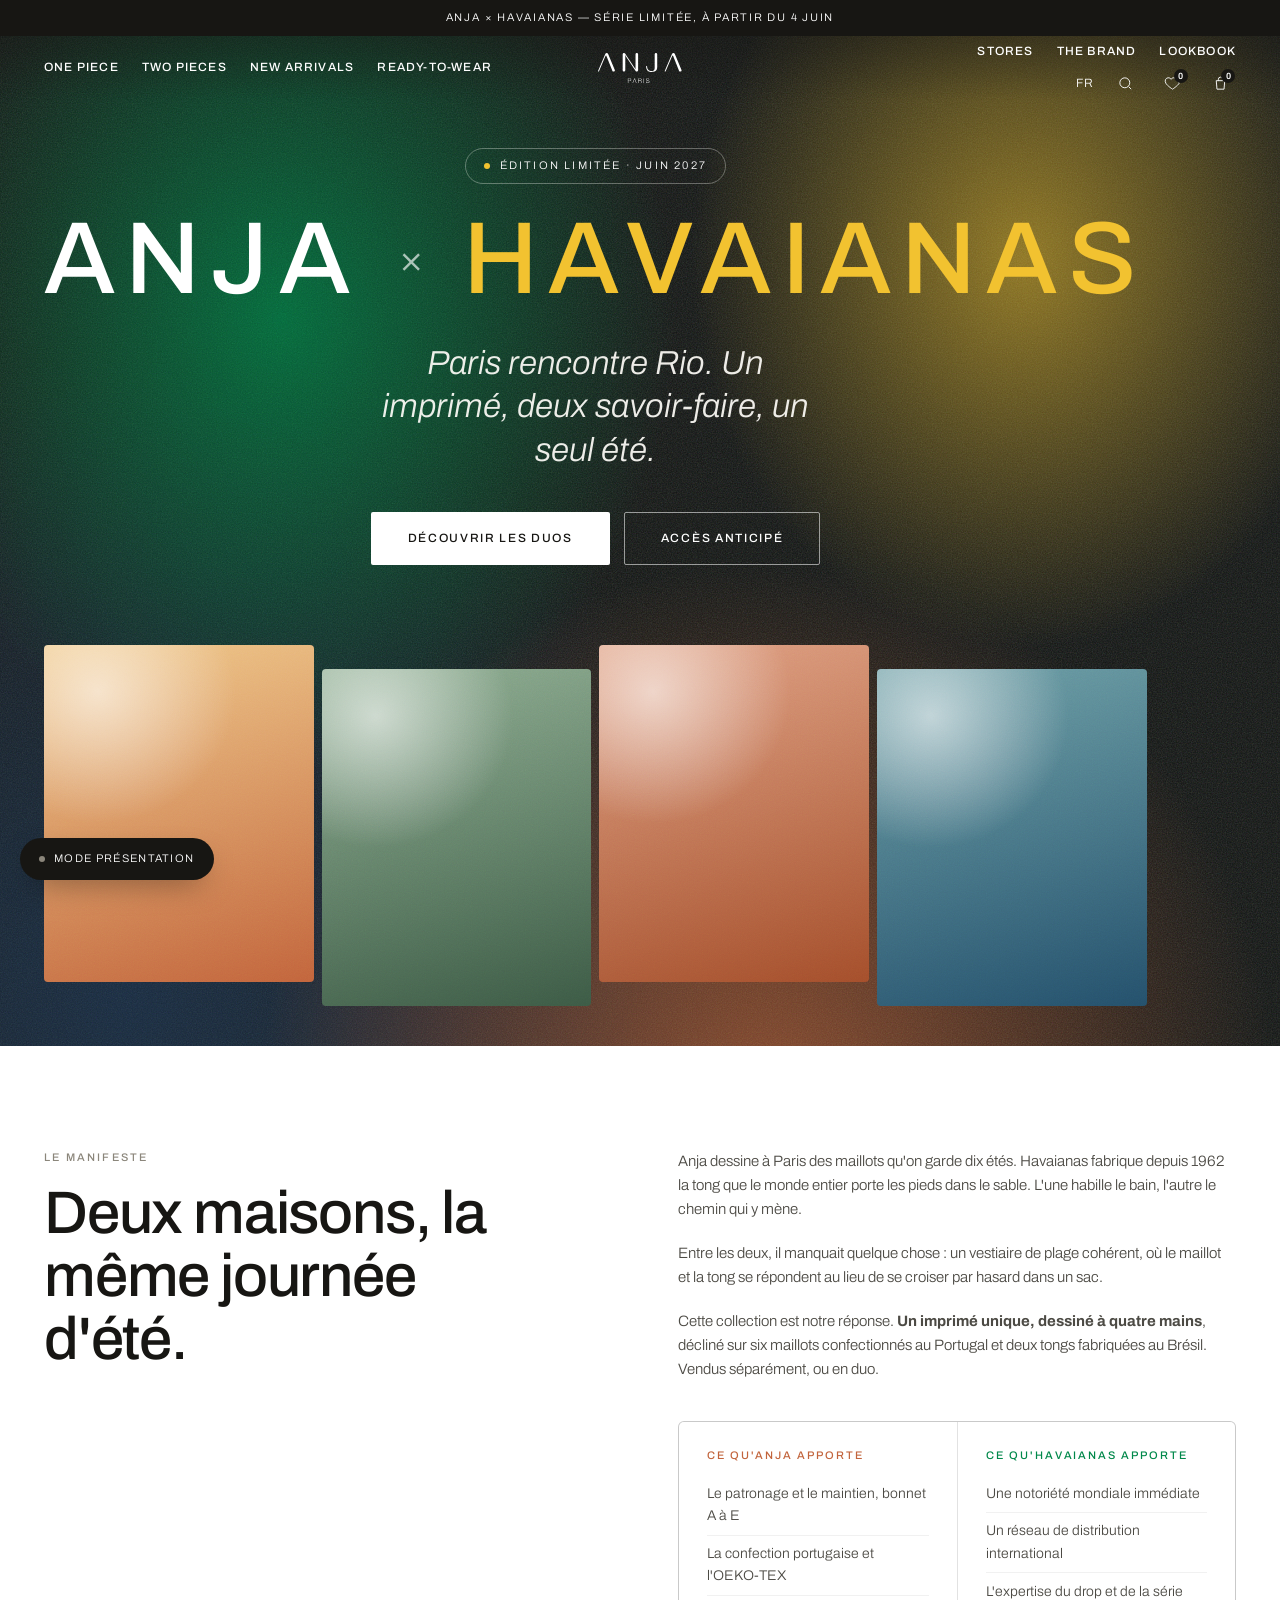
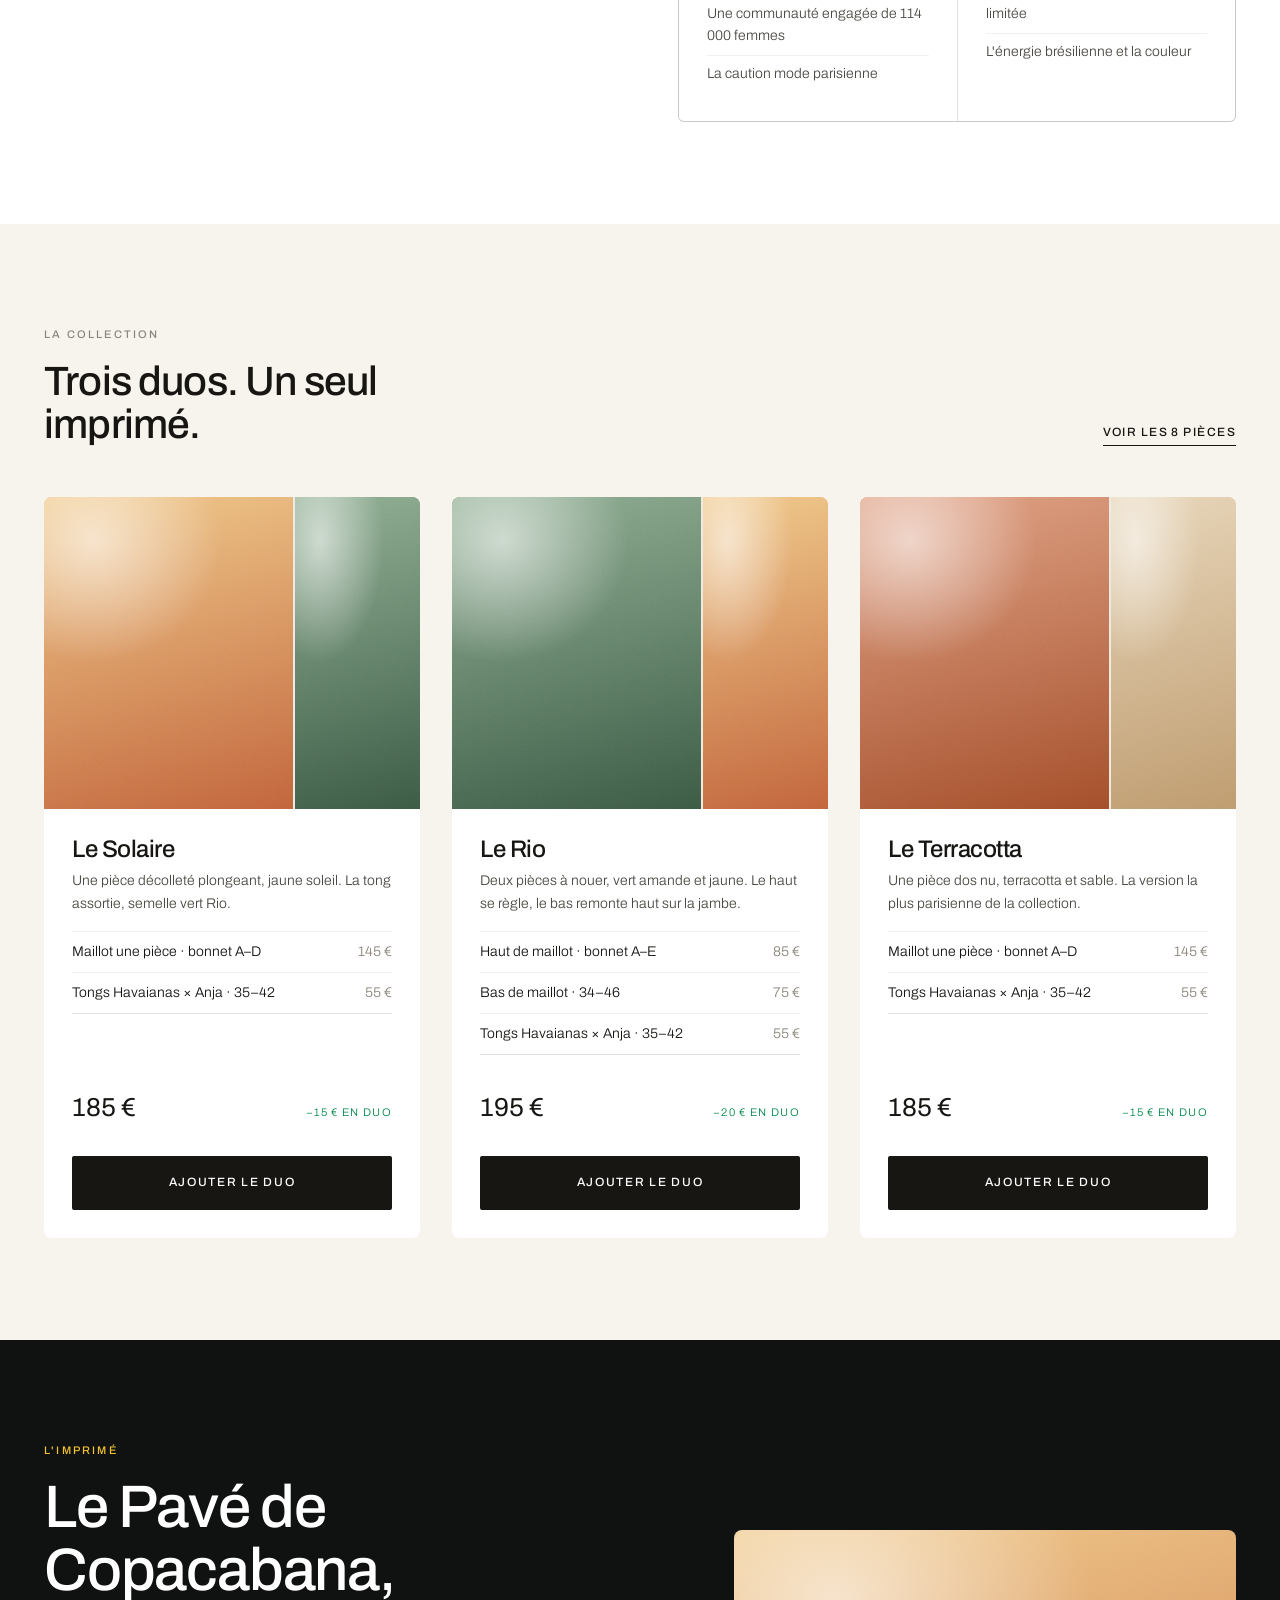
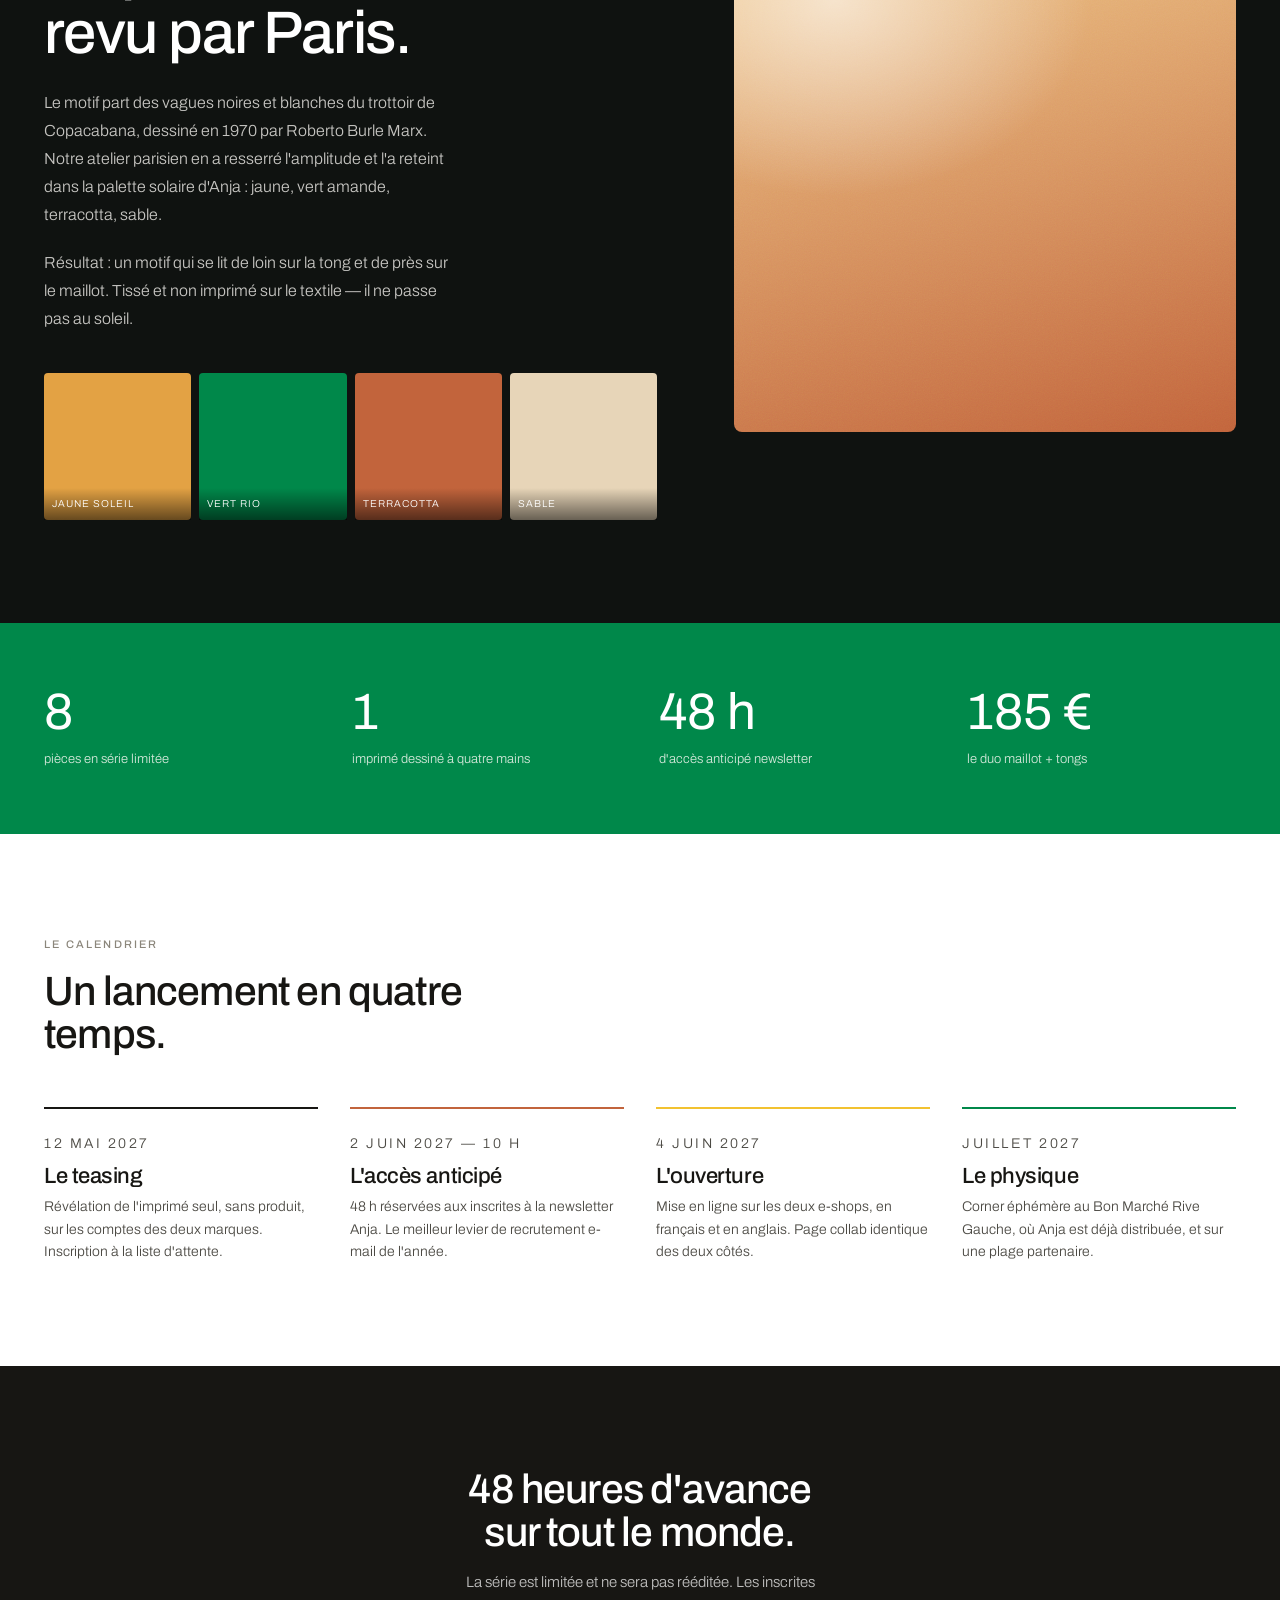
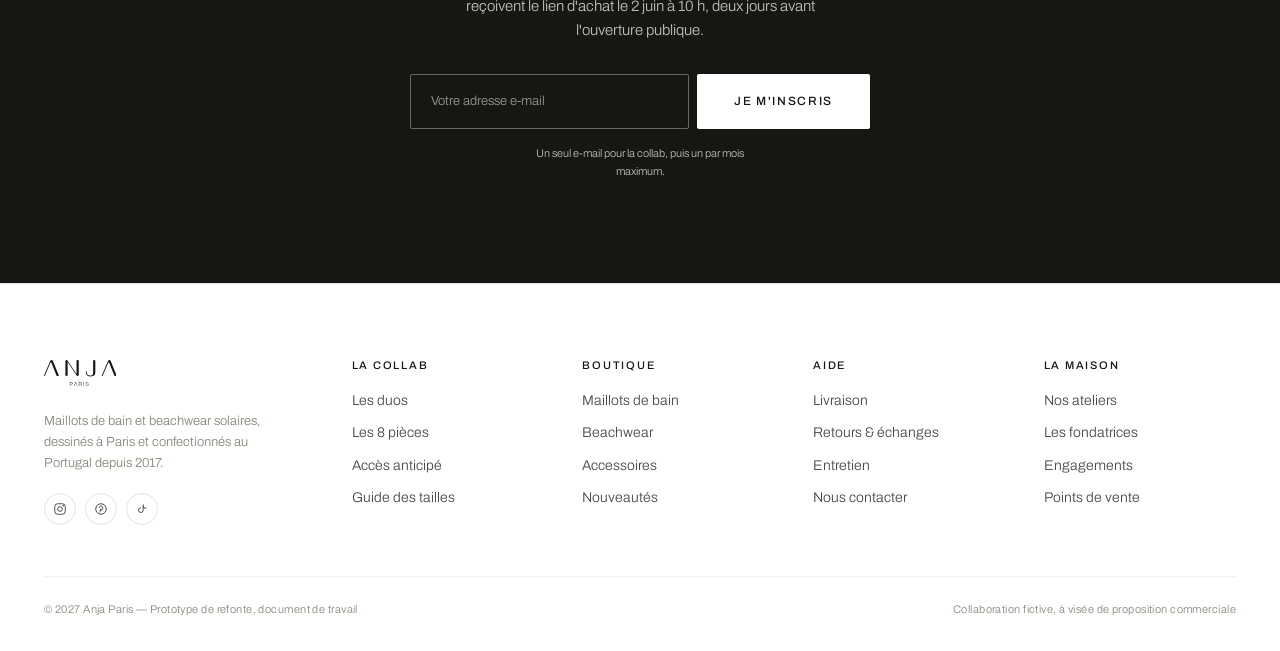
==== commit 6e6a5662: "Police Archivo confirmée + détourage des packshots sans mannequin Police : Archivo confirmée par le " ====
--- a/collab.html
+++ b/collab.html
@@ -8,7 +8,7 @@
 
 <link rel="preconnect" href="https://fonts.googleapis.com">
 <link rel="preconnect" href="https://fonts.gstatic.com" crossorigin>
-<link href="https://fonts.googleapis.com/css2?family=Work+Sans:wght@300;400;500;600;700&family=Archivo:wght@400;500;600;700&display=swap" rel="stylesheet">
+<link href="https://fonts.googleapis.com/css2?family=Archivo:wght@300;400;500;600;700&display=swap" rel="stylesheet">
 <link rel="stylesheet" href="assets/css/style.css">
 <link rel="stylesheet" href="assets/css/collab.css">
 </head>
--- a/assets/css/style.css
+++ b/assets/css/style.css
@@ -26,11 +26,9 @@
   --c1: #E4DCC8;
   --c2: #B7A57E;
 
-  /* Typographie réelle Anja Paris — Work Sans par défaut (Archivo en
-     alternative confirmée par le client : changer les deux lignes
-     ci-dessous en "Archivo" suffit, la police est déjà chargée). */
-  --font-display: "Work Sans", -apple-system, BlinkMacSystemFont, "Segoe UI", sans-serif;
-  --font-text:    "Work Sans", -apple-system, BlinkMacSystemFont, "Segoe UI", sans-serif;
+  /* Typographie réelle Anja Paris — Archivo, confirmée par le client. */
+  --font-display: "Archivo", -apple-system, BlinkMacSystemFont, "Segoe UI", sans-serif;
+  --font-text:    "Archivo", -apple-system, BlinkMacSystemFont, "Segoe UI", sans-serif;
 
   --fs-giant: clamp(3.5rem, 11vw, 9rem);
   --fs-hero:  clamp(2.25rem, 5vw, 3.75rem);
@@ -187,6 +185,16 @@
 }
 .ph img.is-loaded { opacity: 1; }
 
+/* Packshots détourés (fond retiré) : fond uni de marque plutôt que
+   blanc, et object-fit: contain pour ne jamais rogner la silhouette
+   du maillot — à la différence des photos pleine page en "cover". */
+.ph--cutout {
+  background-image: none;
+  background-color: var(--ivory-2);
+}
+.ph--cutout::after { display: none; }
+.ph--cutout img { object-fit: contain; padding: 8%; }
+
 .ph__flag {
   position: absolute; left: .75rem; bottom: .75rem; z-index: 2;
   display: flex; align-items: center; gap: .4rem;
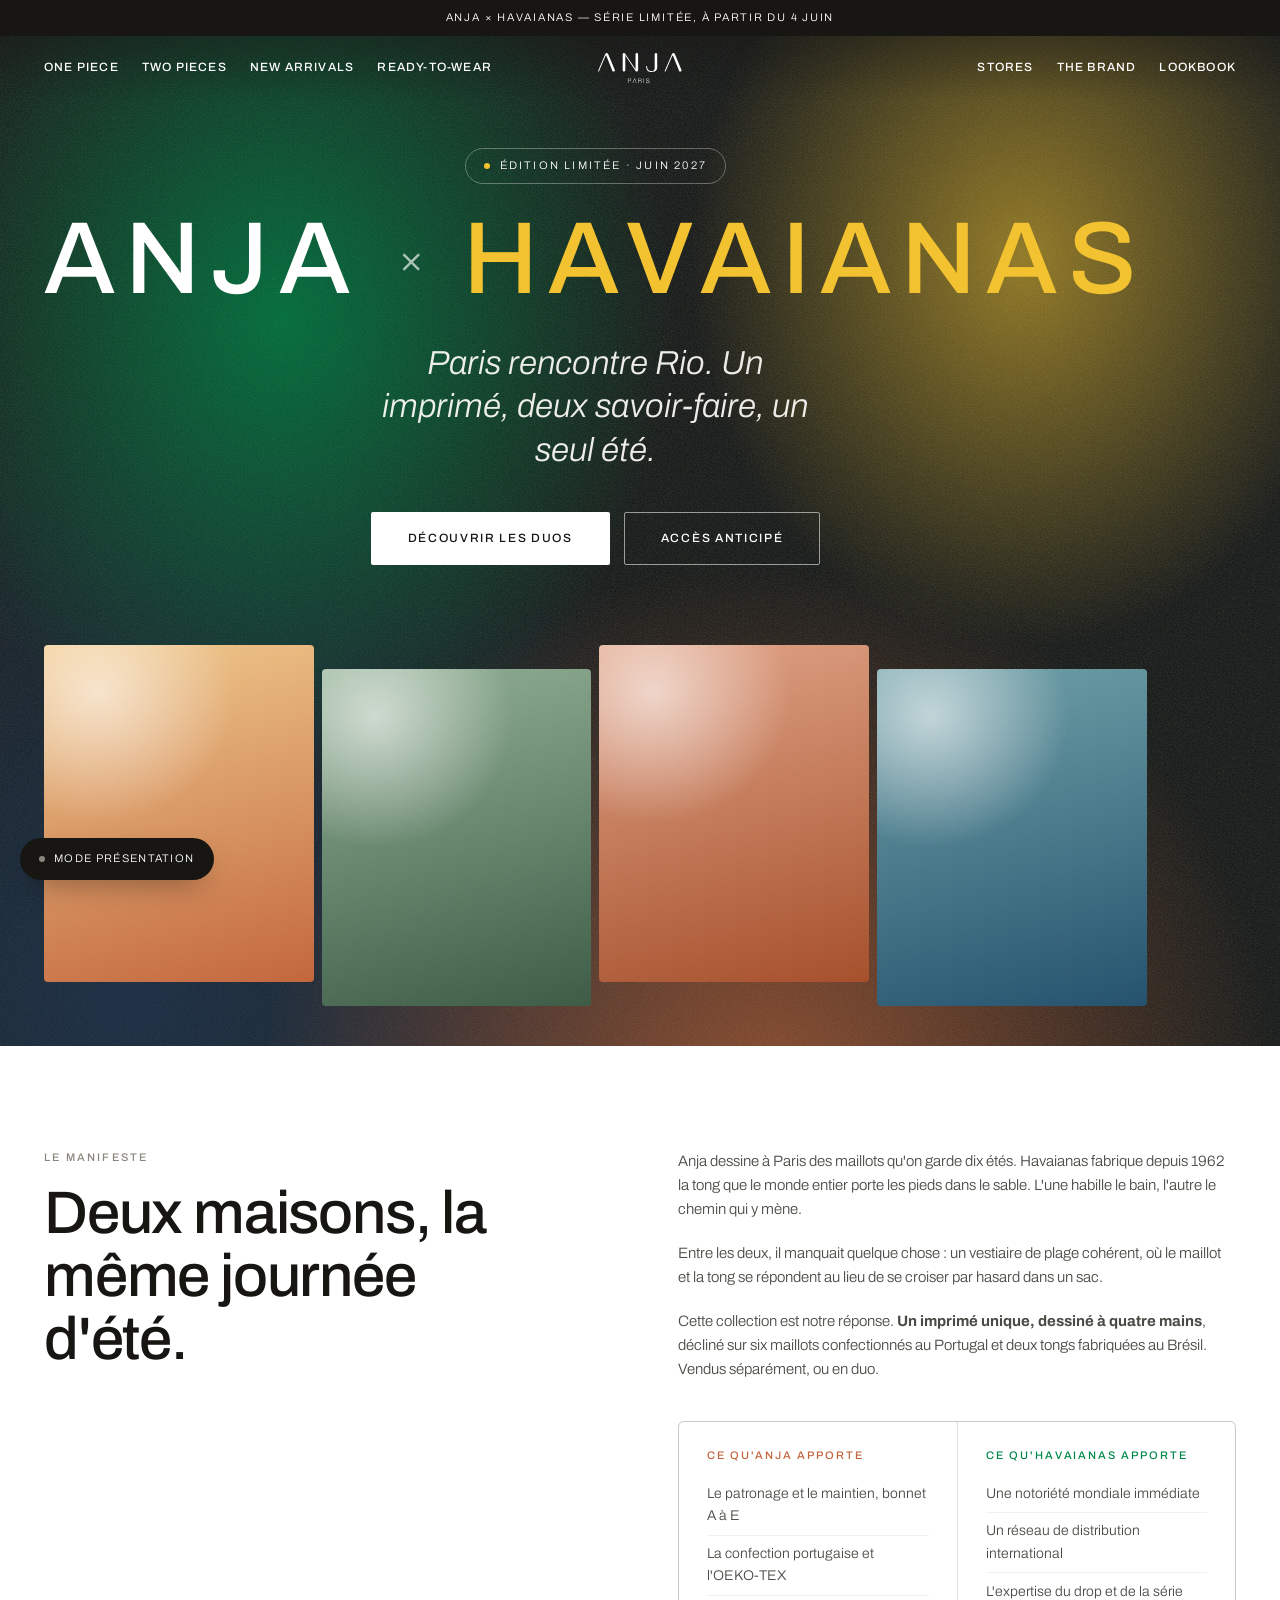
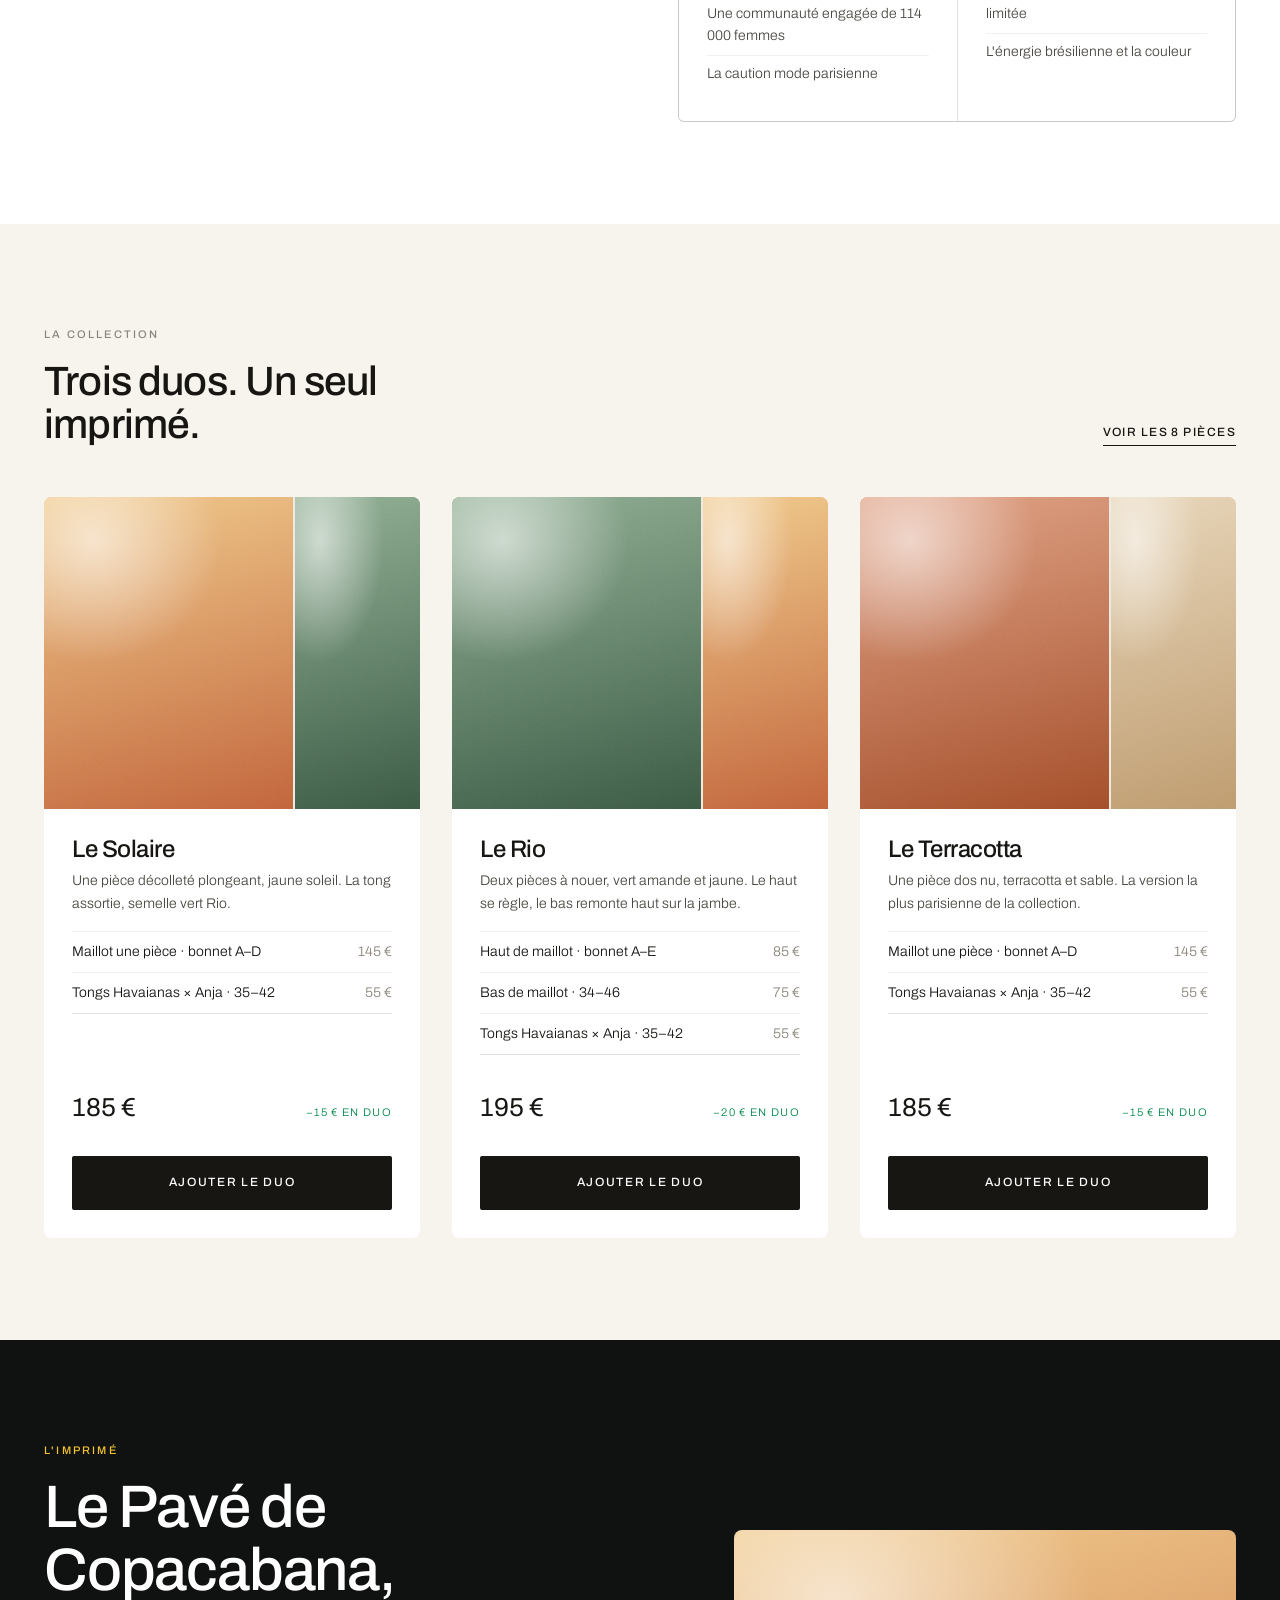
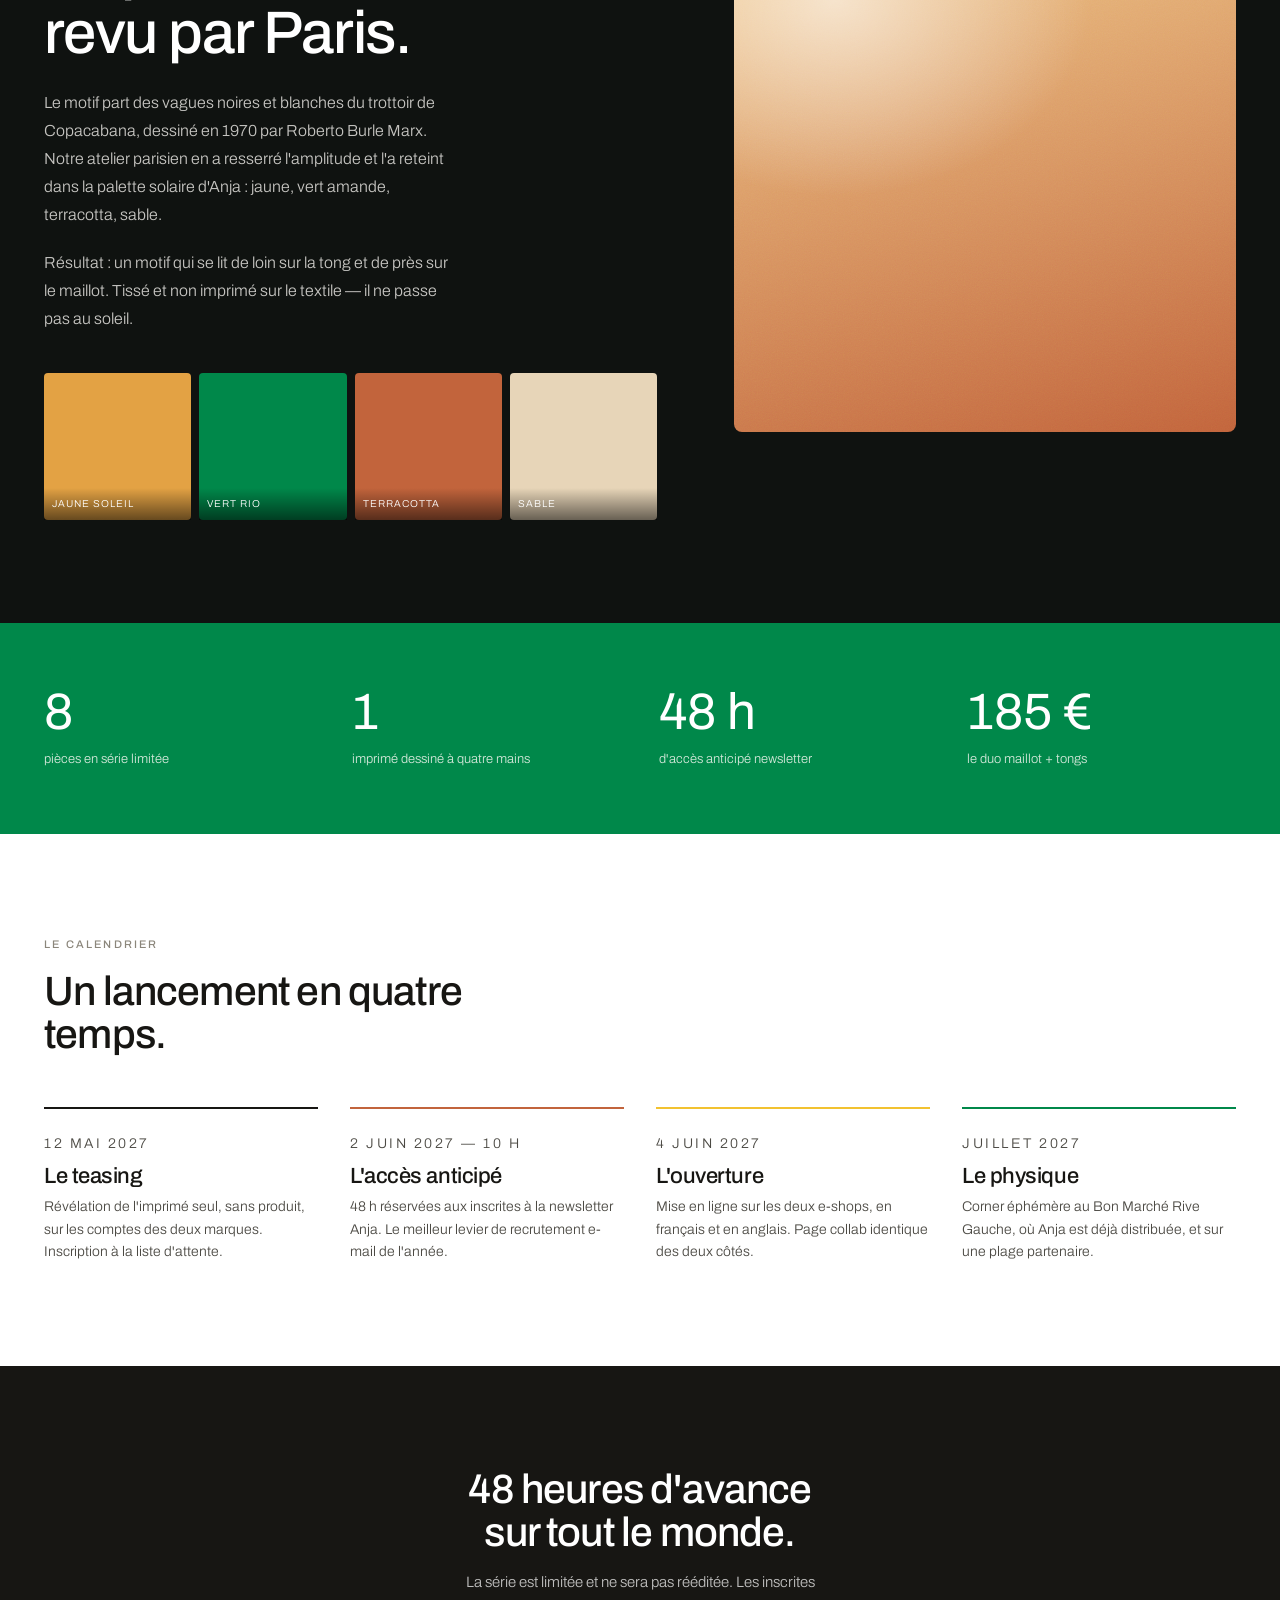
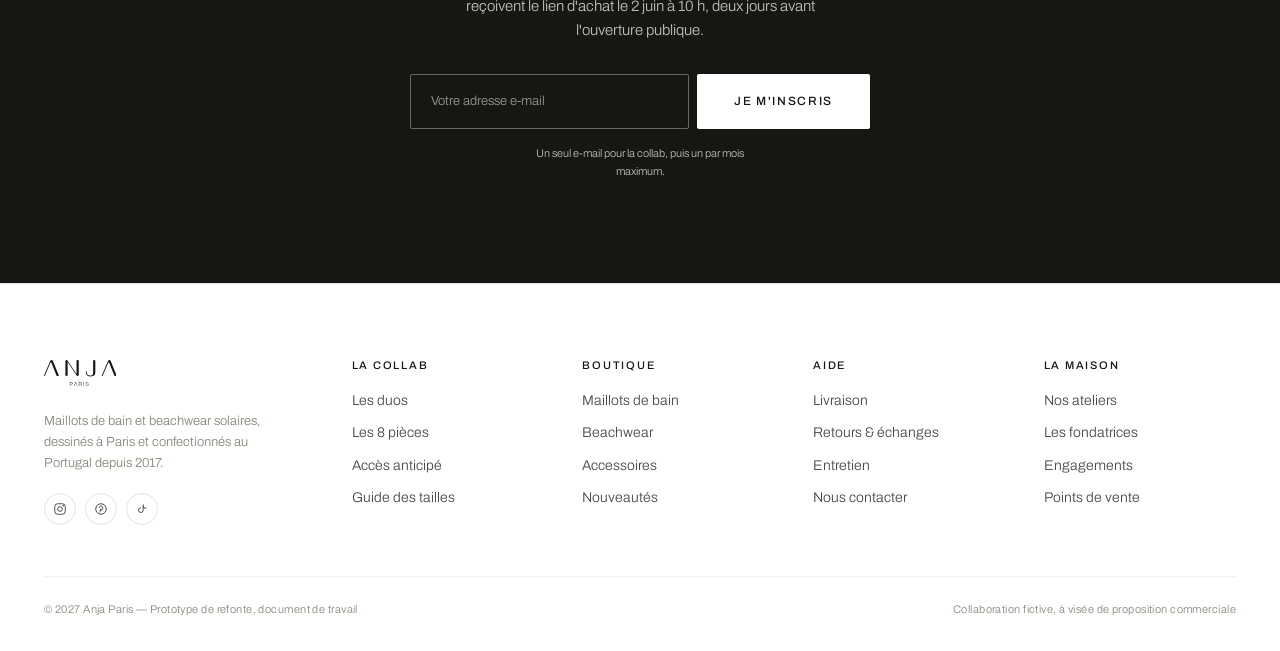
==== commit 912e79ed: "Affine le header, le hero et le bandeau collab d'après retour client Quatre reprises demandées sur l" ====
--- a/collab.html
+++ b/collab.html
@@ -39,25 +39,27 @@
     <a class="logo" href="index.html" aria-label="Anja Paris — retour à l'accueil"><svg xmlns="http://www.w3.org/2000/svg" viewBox="0 0 102.671 36.85"><defs><style>.a{fill:currentColor;}</style></defs><path class="a" d="M1.171-3.826V-6.053H2.956a1.341,1.341,0,0,1,.877.275,1.02,1.02,0,0,1,.336.839,1.02,1.02,0,0,1-.336.839,1.341,1.341,0,0,1-.877.275ZM.653-6.5v5.444h.519V-3.384h1.9a2.019,2.019,0,0,0,.663-.1,1.4,1.4,0,0,0,.511-.305,1.348,1.348,0,0,0,.328-.492,1.774,1.774,0,0,0,.114-.656A1.774,1.774,0,0,0,4.572-5.6a1.348,1.348,0,0,0-.328-.492,1.4,1.4,0,0,0-.511-.305,2.019,2.019,0,0,0-.663-.1Zm7.923,0h.58L11.29-1.051h-.557L8.842-5.977,6.936-1.051H6.379ZM13.829-3.91V-6.053h1.937a1.2,1.2,0,0,1,.885.29,1.072,1.072,0,0,1,.29.793,1,1,0,0,1-.1.446,1.027,1.027,0,0,1-.255.332,1.121,1.121,0,0,1-.374.21,1.391,1.391,0,0,1-.45.072ZM13.311-6.5v5.444h.519V-3.468H15.8a.967.967,0,0,1,.576.122.9.9,0,0,1,.32.362,1.576,1.576,0,0,1,.145.511q.034.286.05.576.008.084.015.2t.019.233a1.652,1.652,0,0,0,.038.229.666.666,0,0,0,.072.187H17.6a.729.729,0,0,1-.133-.278A2.473,2.473,0,0,1,17.4-1.71q-.023-.2-.031-.4t-.015-.336a2.707,2.707,0,0,0-.065-.454,1.082,1.082,0,0,0-.16-.37.889.889,0,0,0-.286-.263,1.208,1.208,0,0,0-.442-.141v-.015a1.217,1.217,0,0,0,.793-.488,1.529,1.529,0,0,0,.267-.9,1.424,1.424,0,0,0-.133-.637,1.23,1.23,0,0,0-.358-.442,1.538,1.538,0,0,0-.526-.255A2.363,2.363,0,0,0,15.8-6.5Zm6.649,0v5.444h.519V-6.5Zm3.424,3.652h-.519A1.924,1.924,0,0,0,23-1.981a1.5,1.5,0,0,0,.446.587,1.921,1.921,0,0,0,.7.339,3.431,3.431,0,0,0,.892.111,3.364,3.364,0,0,0,.824-.088,2.124,2.124,0,0,0,.576-.229,1.3,1.3,0,0,0,.366-.316,1.614,1.614,0,0,0,.206-.347,1.23,1.23,0,0,0,.092-.324,2.069,2.069,0,0,0,.019-.244,1.342,1.342,0,0,0-.111-.572,1.159,1.159,0,0,0-.305-.4,1.8,1.8,0,0,0-.45-.275,3.815,3.815,0,0,0-.545-.187l-1.327-.328a2,2,0,0,1-.316-.1.947.947,0,0,1-.263-.16.7.7,0,0,1-.179-.24.788.788,0,0,1-.065-.332,1.04,1.04,0,0,1,.114-.511.947.947,0,0,1,.3-.332,1.289,1.289,0,0,1,.435-.183,2.282,2.282,0,0,1,.515-.057,1.888,1.888,0,0,1,.553.08,1.435,1.435,0,0,1,.465.236,1.217,1.217,0,0,1,.328.389,1.261,1.261,0,0,1,.141.545h.519a1.578,1.578,0,0,0-.164-.736,1.587,1.587,0,0,0-.438-.53,1.9,1.9,0,0,0-.641-.32,2.737,2.737,0,0,0-.77-.107,2.307,2.307,0,0,0-.938.164,1.665,1.665,0,0,0-.576.4,1.293,1.293,0,0,0-.286.5,1.727,1.727,0,0,0-.076.465,1.278,1.278,0,0,0,.1.541,1.159,1.159,0,0,0,.271.374,1.313,1.313,0,0,0,.393.244,3.631,3.631,0,0,0,.461.153l1.212.3a3.544,3.544,0,0,1,.389.118,1.573,1.573,0,0,1,.362.187.941.941,0,0,1,.267.282.743.743,0,0,1,.1.4.87.87,0,0,1-.145.507,1.2,1.2,0,0,1-.362.343,1.62,1.62,0,0,1-.469.194,1.984,1.984,0,0,1-.465.061,3.247,3.247,0,0,1-.7-.072,1.573,1.573,0,0,1-.568-.24,1.15,1.15,0,0,1-.377-.45A1.532,1.532,0,0,1,23.384-2.843Z" transform="translate(36.07 37.794)"/><path class="a" d="M209.107,48.771a1.84,1.84,0,0,1,1.711,1.125l8.188,19.842a1.551,1.551,0,0,1,.09.539,1.307,1.307,0,0,1-1.305,1.305h-.45a1.369,1.369,0,0,1-1.259-.811l-7.469-18.492a.533.533,0,0,0-.679-.278.437.437,0,0,0-.267.232l-8.1,19.032a.562.562,0,0,1-.495.315h-.225a.515.515,0,0,1-.2-.041.528.528,0,0,1-.254-.679L207.308,49.9a1.859,1.859,0,0,1,1.709-1.125Z" transform="translate(-116.425 -48.771)"/><path class="a" d="M184.854,65.238v.585a10.4,10.4,0,0,1-.12,1.406,8.257,8.257,0,0,1-.338,1.4,4.869,4.869,0,0,1-.6,1.222,4.646,4.646,0,0,1-.743.761A6.677,6.677,0,0,1,179.9,71.9c-2.313.357-4.843.1-6.389-1.125-1.6-1.267-2.091-3.209-2.339-5.575v0a.121.121,0,0,1,.008-.026.048.048,0,0,0,.008-.023c.012-.026.022-.056.026-.063a.639.639,0,0,1,.859-.338c.416.161.405.671.405,1.193a5.512,5.512,0,0,0,1.26,3.4c1.376,1.59,4.956,2.1,6.7.944,1.315-.87,1.308-2.977,1.3-4.454V50.3a1.571,1.571,0,0,1,1.575-1.53,1.532,1.532,0,0,1,1.53,1.53Z" transform="translate(-112.104 -48.771)"/><path class="a" d="M171.192,68.24a.059.059,0,0,1-.007.023.163.163,0,0,0,.007-.023" transform="translate(-112.105 -51.866)"/><path class="a" d="M156.537,50.3V70.053a1.571,1.571,0,0,1-1.575,1.53h-.18a1.5,1.5,0,0,1-1.26-.675L140.789,51.741l.934-.622,11.665,17.54V50.3a1.575,1.575,0,0,1,3.15,0" transform="translate(-107.273 -48.771)"/><path class="a" d="M138.7,48.771a1.581,1.581,0,0,1,1.3.675l1.114,1.672-.934.622V70.053a1.57,1.57,0,0,1-1.574,1.53h-.09a1.532,1.532,0,0,1-1.531-1.53V50.3a1.532,1.532,0,0,1,1.531-1.53Z" transform="translate(-106.669 -48.771)"/><path class="a" d="M111.687,48.771A1.924,1.924,0,0,1,113.4,49.9l8.189,19.842a1.551,1.551,0,0,1,.09.539,1.307,1.307,0,0,1-1.305,1.305h-.45a1.369,1.369,0,0,1-1.259-.811l-7.469-18.492a.533.533,0,0,0-.679-.278.436.436,0,0,0-.267.232l-8.1,19.032a.563.563,0,0,1-.495.315h-.225a.508.508,0,0,1-.2-.041.524.524,0,0,1-.255-.679L109.887,49.9a1.862,1.862,0,0,1,1.71-1.125Z" transform="translate(-100.938 -48.771)"/></svg>
 </a>
 
-    <div class="header__nav-slot" style="justify-self:end">
+    <div class="header__nav-slot header__nav-slot--right">
       <nav class="nav nav--right" aria-label="Navigation maison">
         <a class="nav__link" href="#">Stores</a>
         <a class="nav__link" href="index.html#editorial">The Brand</a>
         <a class="nav__link" href="collab.html" aria-current="page">Lookbook</a>
       </nav>
-      <div class="header__actions">
-        <span class="util-link">FR</span>
-        <button class="icon-btn" aria-label="Rechercher">
-          <svg viewBox="0 0 24 24"><circle cx="11" cy="11" r="7"/><path d="M20 20l-3.5-3.5"/></svg>
-        </button>
-        <button class="icon-btn" aria-label="Liste d'envies">
-          <svg viewBox="0 0 24 24"><path d="M12 20s-7-4.35-9.5-8.5C.8 8 2 4.5 5.5 4c2-.3 3.7.6 4.5 2 .8-1.4 2.5-2.3 4.5-2C18 4.5 19.2 8 21.5 11.5 19 15.65 12 20 12 20z"/></svg>
-          <span class="count wish-count">0</span>
-        </button>
-        <button class="icon-btn" aria-label="Panier">
-          <svg viewBox="0 0 24 24"><path d="M6 8h12l-1 12H7L6 8z"/><path d="M9 8V6a3 3 0 0 1 6 0v2"/></svg>
-          <span class="count cart-count">0</span>
-        </button>
+      <div class="header__utility">
+        <div class="header__utility__row">
+          <span class="util-link">FR</span>
+          <button class="icon-btn" aria-label="Rechercher">
+            <svg viewBox="0 0 24 24"><circle cx="11" cy="11" r="7"/><path d="M20 20l-3.5-3.5"/></svg>
+          </button>
+          <button class="icon-btn" aria-label="Liste d'envies">
+            <svg viewBox="0 0 24 24"><path d="M12 20s-7-4.35-9.5-8.5C.8 8 2 4.5 5.5 4c2-.3 3.7.6 4.5 2 .8-1.4 2.5-2.3 4.5-2C18 4.5 19.2 8 21.5 11.5 19 15.65 12 20 12 20z"/></svg>
+            <span class="count wish-count">0</span>
+          </button>
+          <button class="icon-btn" aria-label="Panier">
+            <svg viewBox="0 0 24 24"><path d="M6 8h12l-1 12H7L6 8z"/><path d="M9 8V6a3 3 0 0 1 6 0v2"/></svg>
+            <span class="count cart-count">0</span>
+          </button>
+        </div>
       </div>
     </div>
   </div>
--- a/assets/css/style.css
+++ b/assets/css/style.css
@@ -263,6 +263,10 @@
   padding-inline: var(--gutter);
   display: grid; grid-template-columns: 1fr auto 1fr; align-items: center; gap: 1rem;
 }
+.header__nav-slot--right {
+  justify-self: end;
+  display: flex; align-items: center;
+}
 
 .logo {
   display: inline-flex;
@@ -291,7 +295,25 @@
 }
 .nav__link:hover::after, .nav__item.is-open .nav__link::after { transform: scaleX(1); }
 
-.header__actions { display: flex; align-items: center; justify-content: flex-end; gap: clamp(.6rem, 1.2vw, 1.1rem); }
+/* Icônes utilitaires (FR / recherche / envies / panier) — dans le même
+   fil que la nav (jamais de désalignement possible par construction),
+   repliées à largeur nulle tant qu'on n'a pas commencé à scroller : le
+   hero transparent reste net, et au scroll le panneau s'ouvre en
+   largeur à côté de la nav plutôt que de venir se poser par-dessus. */
+.header__utility {
+  max-width: 0; overflow: hidden;
+  opacity: 0; pointer-events: none;
+  transition: max-width .5s var(--ease-out), opacity .35s var(--ease-out);
+}
+.header.is-solid .header__utility {
+  max-width: 200px; opacity: 1; pointer-events: auto;
+  transition: max-width .5s var(--ease-out), opacity .5s var(--ease-out) .1s;
+}
+.header__utility__row {
+  display: flex; align-items: center; gap: clamp(.5rem, 1vw, .9rem);
+  padding-left: clamp(.9rem, 1.6vw, 1.4rem);
+  white-space: nowrap;
+}
 .util-link {
   font-size: var(--fs-nav); letter-spacing: .08em; text-transform: uppercase;
   display: none;
@@ -302,8 +324,7 @@
   display: grid; place-items: center; width: 32px; height: 32px; border-radius: 50%;
   transition: background-color .3s var(--ease); position: relative;
 }
-.icon-btn:hover { background: rgba(255,255,255,.14); }
-.header.is-solid .icon-btn:hover, body.menu-open .icon-btn:hover { background: var(--ivory-2); }
+.icon-btn:hover { background: var(--ivory-2); }
 .icon-btn svg { width: 17px; height: 17px; stroke: currentColor; fill: none; stroke-width: 1.3; }
 .count {
   position: absolute; top: 1px; right: 1px;
@@ -311,7 +332,15 @@
   background: var(--ink); color: var(--paper);
   font-size: 9px; font-weight: 600; line-height: 14px; text-align: center;
 }
-.header.is-solid .count, body.menu-open .count { background: var(--ink); }
+
+/* Sur mobile, la nav est déjà remplacée par le burger : les icônes
+   restent utiles en permanence (panier, envies), pas de gain à les
+   cacher, donc pas de gate au scroll ici. */
+@media (max-width: 960px) {
+  .header__utility {
+    position: static; transform: none; opacity: 1; visibility: visible; pointer-events: auto;
+  }
+}
 
 .burger { display: none; width: 32px; height: 32px; place-items: center; }
 .burger span { display: block; width: 18px; height: 1.5px; background: currentColor; position: relative; }
@@ -400,13 +429,28 @@
   background: linear-gradient(to top, rgba(23,22,19,.5) 0%, rgba(23,22,19,.05) 40%, rgba(23,22,19,.22) 100%);
 }
 
-.hero__badge {
+/* Marque discrète : éditorial, pas un composant d'UI — aucune bordure,
+   aucun fond, juste de la typographie posée sur la photo (le scrim du
+   hero suffit à la lisibilité). Remplace l'ancien badge en pilule. */
+.mark-eyebrow {
+  font-size: var(--fs-micro); letter-spacing: .22em; text-transform: uppercase;
+  opacity: .68; margin-bottom: .85rem;
+}
+
+.brand-lockup { display: inline-flex; align-items: center; gap: .55em; line-height: 1; }
+.brand-lockup__hav {
+  font-family: var(--font-display); font-weight: 800; letter-spacing: -.01em;
+  text-transform: lowercase;
+}
+.brand-lockup__x { font-weight: 300; opacity: .55; }
+.brand-lockup__anja svg { display: block; height: 1em; width: auto; fill: currentColor; }
+.brand-lockup--sm { font-size: clamp(1.0625rem, 1.8vw, 1.375rem); }
+.brand-lockup--lg { font-size: clamp(2rem, 5vw, 3.5rem); }
+
+.hero__mark {
   position: absolute; top: calc(var(--header-h) + clamp(1.5rem, 4vw, 3rem)); left: var(--gutter);
-  display: inline-flex; align-items: center; gap: .55rem;
-  padding: .5rem 1.1rem; border: 1px solid rgba(255,255,255,.4); border-radius: 100px;
-  font-size: var(--fs-micro); letter-spacing: .18em; text-transform: uppercase;
-}
-.hero__badge i { width: 6px; height: 6px; border-radius: 50%; background: #E9B44C; }
+  z-index: 2;
+}
 
 .hero__inner {
   width: 100%; padding: 0 var(--gutter) clamp(3rem, 6vw, 5rem);
@@ -416,47 +460,60 @@
 .hero__sub { margin: 1.25rem auto 0; max-width: 42ch; font-size: 1.0625rem; color: rgba(255,255,255,.9); font-weight: 300; }
 .hero__cta { display: flex; gap: .8rem; justify-content: center; margin-top: 2rem; flex-wrap: wrap; }
 
-/* Carte flottante « shop the look » — mécanisme clé de Polène */
+/* Carte flottante « shop the look » — pastille verre dépoli, sobre :
+   plus de rectangle blanc plein, une vignette ronde + texte blanc sur
+   fond flouté qui laisse la photo respirer derrière. */
 .hero__tag {
   position: absolute; left: var(--gutter); bottom: clamp(1.5rem, 4vw, 3rem);
   z-index: 3;
-  width: min(230px, 42vw);
-  background: var(--paper); color: var(--ink);
-  border-radius: 3px;
-  box-shadow: 0 22px 44px -20px rgba(0,0,0,.45);
-  overflow: hidden;
-  opacity: 0; transform: translateY(16px);
+  display: flex; align-items: center; gap: .85rem;
+  max-width: min(280px, 62vw);
+  padding: .55rem 1.3rem .55rem .55rem;
+  border-radius: 100px;
+  background: rgba(23,22,19,.32);
+  backdrop-filter: blur(20px) saturate(160%);
+  -webkit-backdrop-filter: blur(20px) saturate(160%);
+  border: 1px solid rgba(255,255,255,.24);
+  box-shadow: 0 14px 34px -18px rgba(0,0,0,.5);
+  color: var(--paper);
+  opacity: 0; transform: translateY(14px);
   transition: opacity .7s var(--ease-out) .3s, transform .7s var(--ease-out) .3s;
 }
 .hero__tag.is-in { opacity: 1; transform: translateY(0); }
-.hero__tag .ph { aspect-ratio: 4/5; }
-.hero__tag__body { padding: .85rem 1rem 1.1rem; }
-.hero__tag__body strong { display: block; font-family: var(--font-display); font-size: 1.0625rem; font-weight: 400; }
-.hero__tag__body span { display: block; margin-top: .2rem; font-size: var(--fs-small); color: var(--ink-mute); }
-
-/* --------------------------------------------------------------------------
-   10b. Bandeau collaboration — événement de saison, sous le hero
-   -------------------------------------------------------------------------- */
-.collab-band { position: relative; background: var(--ink); color: var(--paper); }
-.collab-band__inner {
-  display: grid; grid-template-columns: 1fr 1fr; gap: clamp(2rem, 5vw, 5rem);
-  align-items: center; padding-block: clamp(3rem, 6vw, 5rem);
-}
-.collab-band__badge {
-  display: inline-flex; align-items: center; gap: .55rem;
-  padding: .45rem 1rem; border: 1px solid rgba(255,255,255,.3); border-radius: 100px;
-  font-size: var(--fs-micro); letter-spacing: .16em; text-transform: uppercase;
-  margin-bottom: 1.5rem;
-}
-.collab-band__badge i { width: 6px; height: 6px; border-radius: 50%; background: #F2C230; }
-.collab-band__title {
-  font-size: var(--fs-h1); text-transform: uppercase; letter-spacing: .04em;
-  margin-bottom: 1.25rem;
-}
-.collab-band__title .x { font-weight: 300; opacity: .55; margin-inline: .25rem; }
-.collab-band p { color: rgba(255,255,255,.75); max-width: 46ch; margin-bottom: 1.75rem; }
-.collab-band__visual .ph { aspect-ratio: 4/3; border-radius: 2px; }
-@media (max-width: 860px) { .collab-band__inner { grid-template-columns: 1fr; } }
+.hero__tag__thumb { width: 52px; height: 52px; border-radius: 50%; overflow: hidden; flex: none; }
+.hero__tag__thumb .ph { width: 100%; height: 100%; }
+.hero__tag__body strong { display: block; font-family: var(--font-display); font-size: .9375rem; font-weight: 600; }
+.hero__tag__body span { display: block; margin-top: .1rem; font-size: var(--fs-micro); letter-spacing: .04em; color: rgba(255,255,255,.75); }
+
+/* --------------------------------------------------------------------------
+   10b. Bandeau collaboration — événement de saison, sous le hero.
+   Photo en bleed pleine hauteur d'un côté, texte inséré de l'autre —
+   plus de découpe égale façon diapo, plus de bouton plein sur fond noir.
+   -------------------------------------------------------------------------- */
+.collab-band { position: relative; background: #12110E; color: var(--paper); overflow: hidden; }
+.collab-band::before {
+  content: ""; position: absolute; inset: 0; pointer-events: none;
+  background:
+    radial-gradient(55% 85% at 12% 25%, rgba(194,100,60,.14), transparent 60%),
+    radial-gradient(50% 80% at 92% 85%, rgba(91,140,147,.1), transparent 60%);
+}
+.collab-band__grid {
+  position: relative;
+  display: grid; grid-template-columns: minmax(320px, 1fr) 1.3fr;
+  align-items: stretch; min-height: min(640px, 82vh);
+}
+.collab-band__copy {
+  display: flex; flex-direction: column; justify-content: center;
+  padding: clamp(2.5rem, 5vw, 5rem) var(--gutter);
+}
+.collab-band__copy p { color: rgba(255,255,255,.72); max-width: 40ch; margin: 1.5rem 0 2rem; }
+.collab-band__visual { position: relative; min-height: 320px; }
+.collab-band__visual .ph { position: absolute; inset: 0; }
+
+@media (max-width: 860px) {
+  .collab-band__grid { grid-template-columns: 1fr; min-height: 0; }
+  .collab-band__visual { min-height: 60vh; order: -1; }
+}
 
 /* --------------------------------------------------------------------------
    11. Bandeau intro — trois portes d'entrée en grand texte (style Polène)
@@ -678,7 +735,6 @@
   .header__inner { grid-template-columns: auto 1fr auto; }
   .header__nav-slot { order: -1; }
 
-  .hero__tag { width: 180px; }
   .editorial, .editorial--reverse { grid-template-columns: 1fr; min-height: auto; }
   .editorial__media .ph { aspect-ratio: 4/3; }
   .editorial--reverse .editorial__media { order: -1; }
@@ -697,7 +753,7 @@
   .ugc__grid .ugc__item:nth-child(n+5) { display: none; }
   .hero__cta .btn { flex: 1 1 100%; }
   .notes-toggle { left: .75rem; bottom: .75rem; padding: .65rem 1rem; }
-  .hero__tag { position: static; margin: 1.5rem var(--gutter) 0; width: auto; opacity: 1; transform: none; }
+  .hero__tag { position: static; margin: 1.5rem var(--gutter) 4rem; width: auto; max-width: none; opacity: 1; transform: none; }
 }
 
 /* --------------------------------------------------------------------------
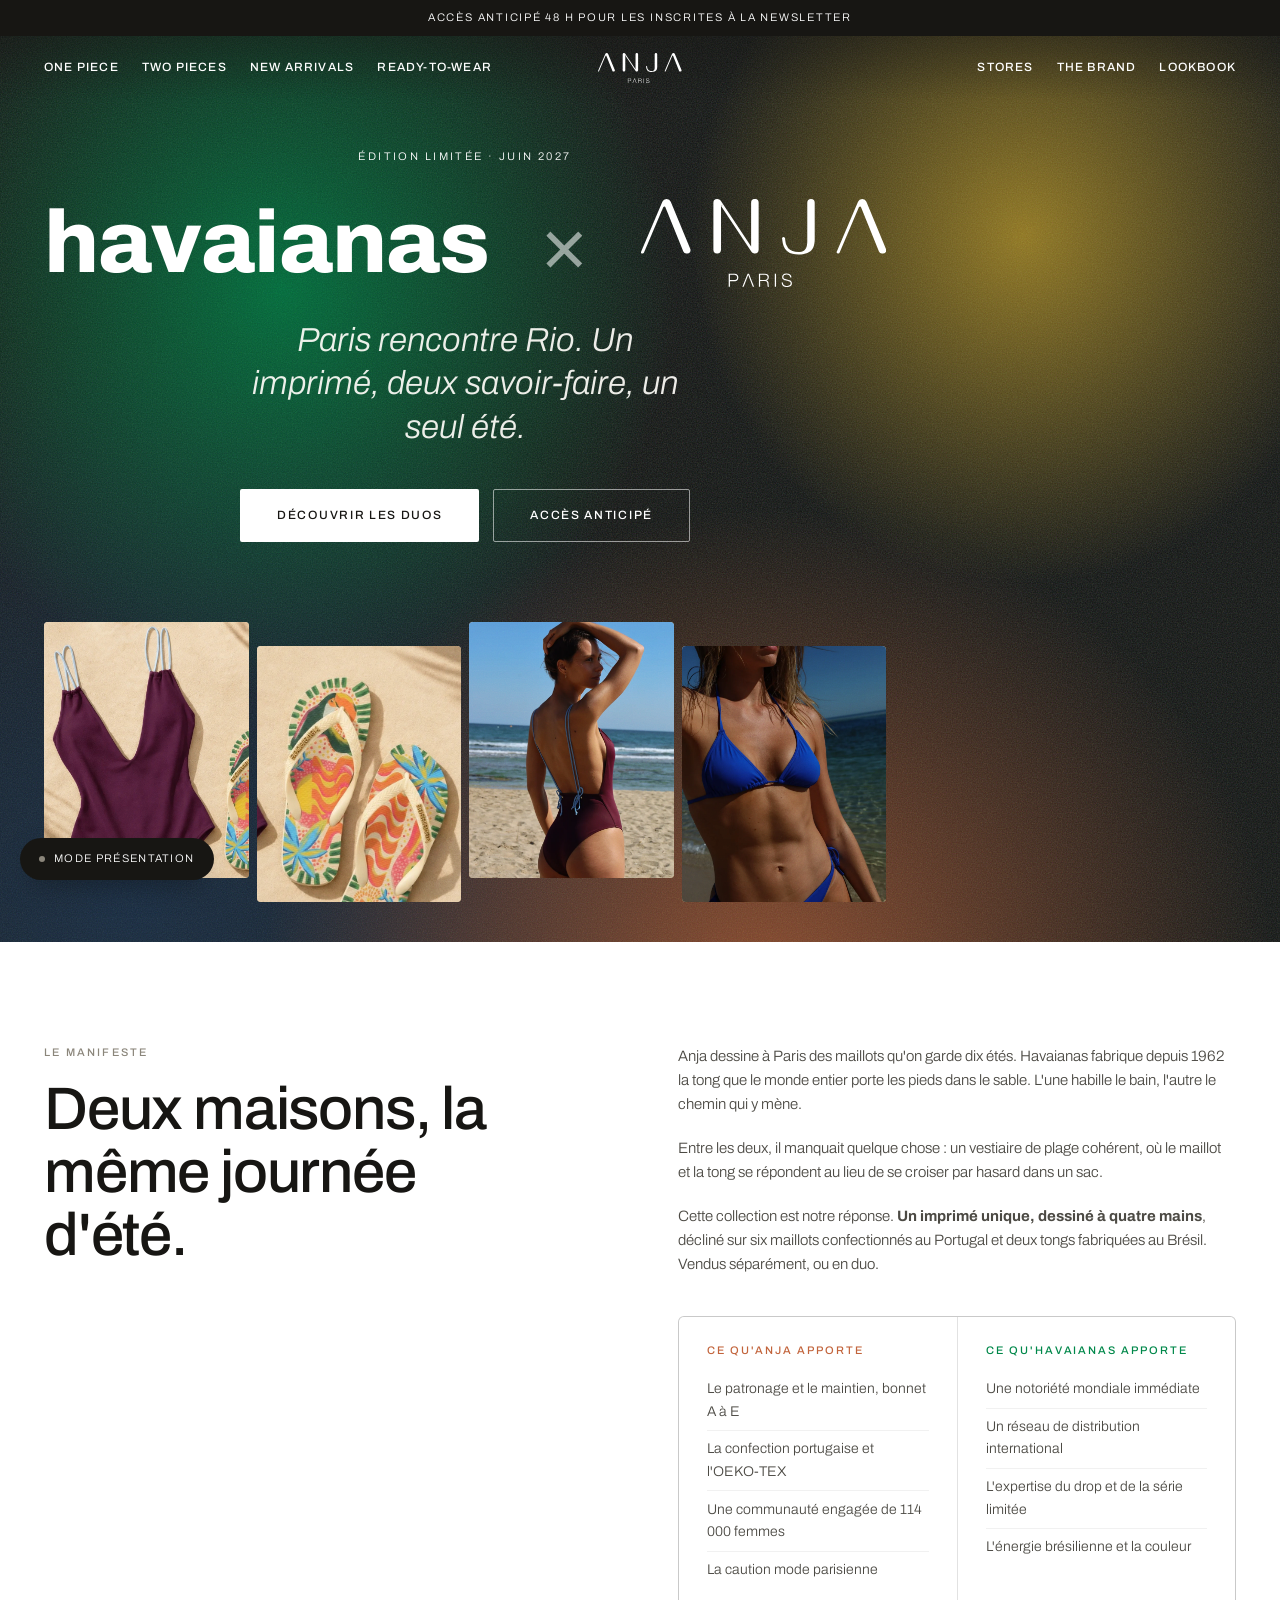
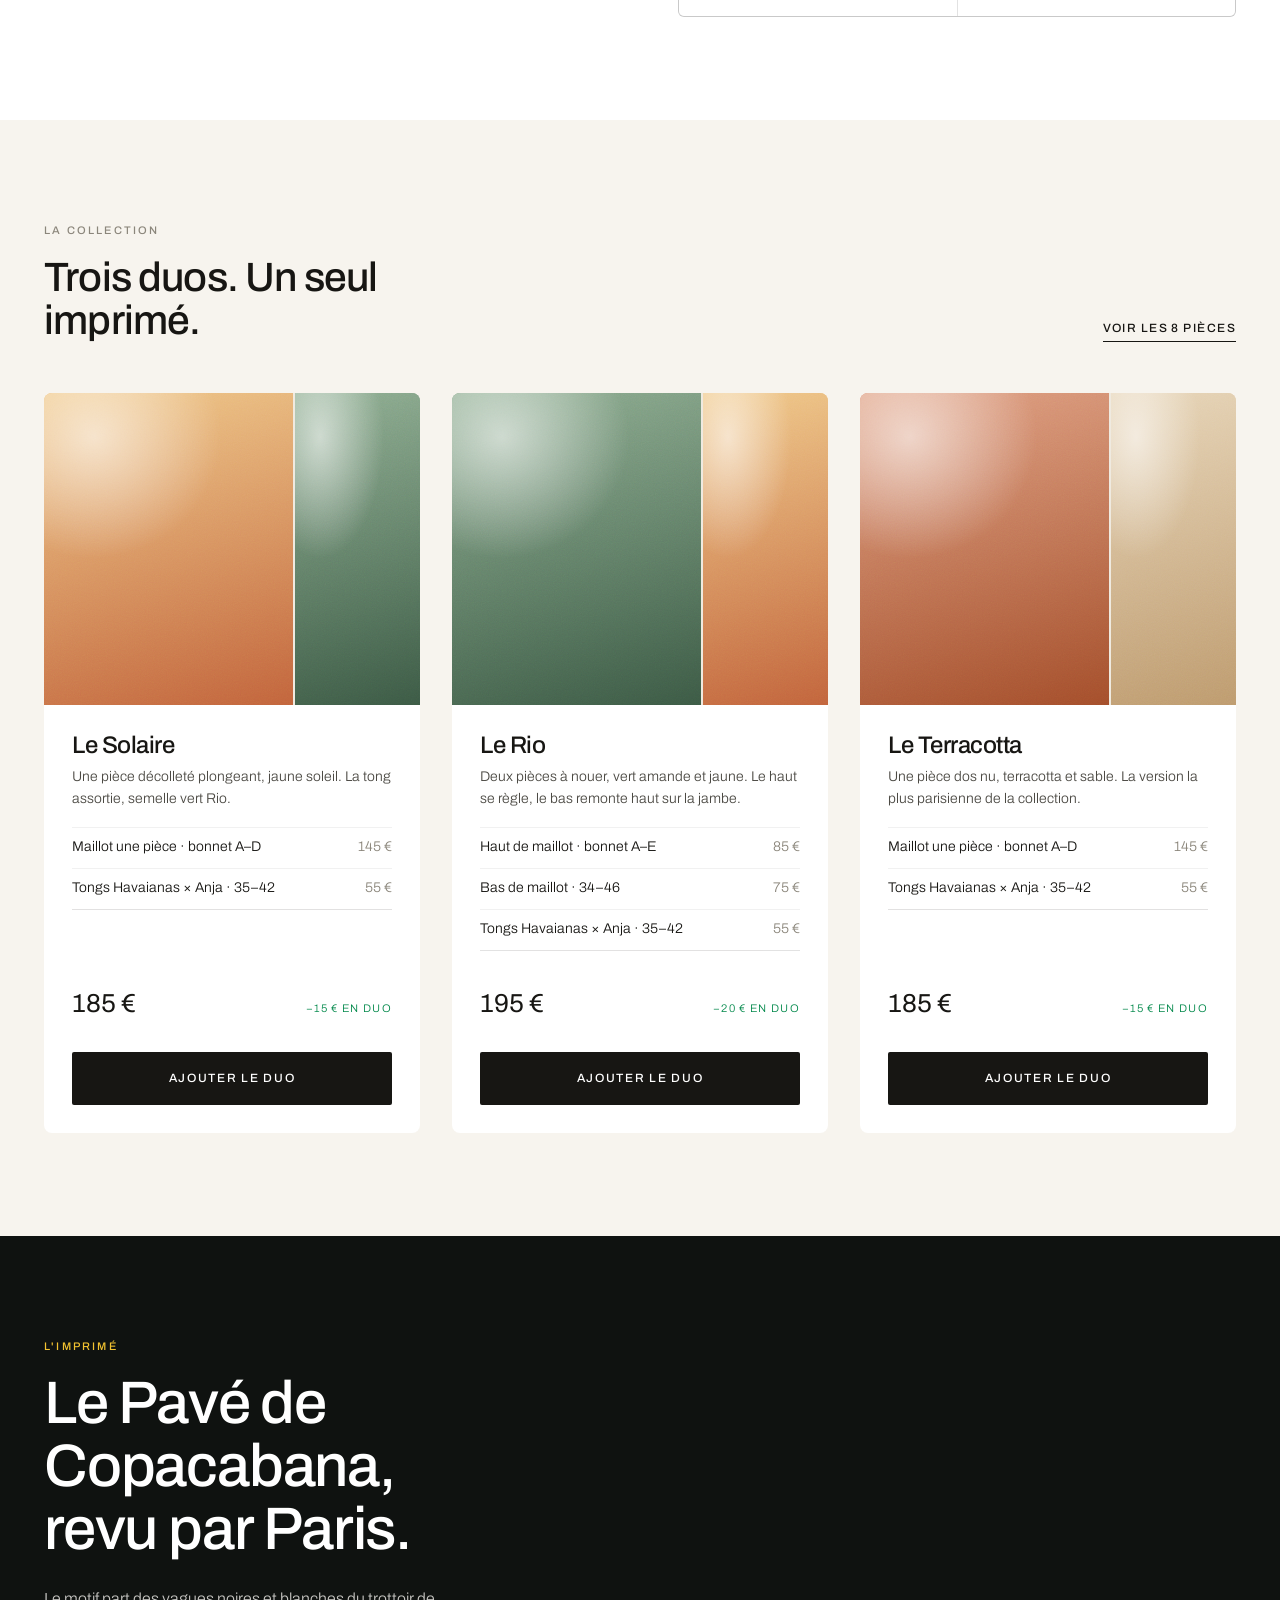
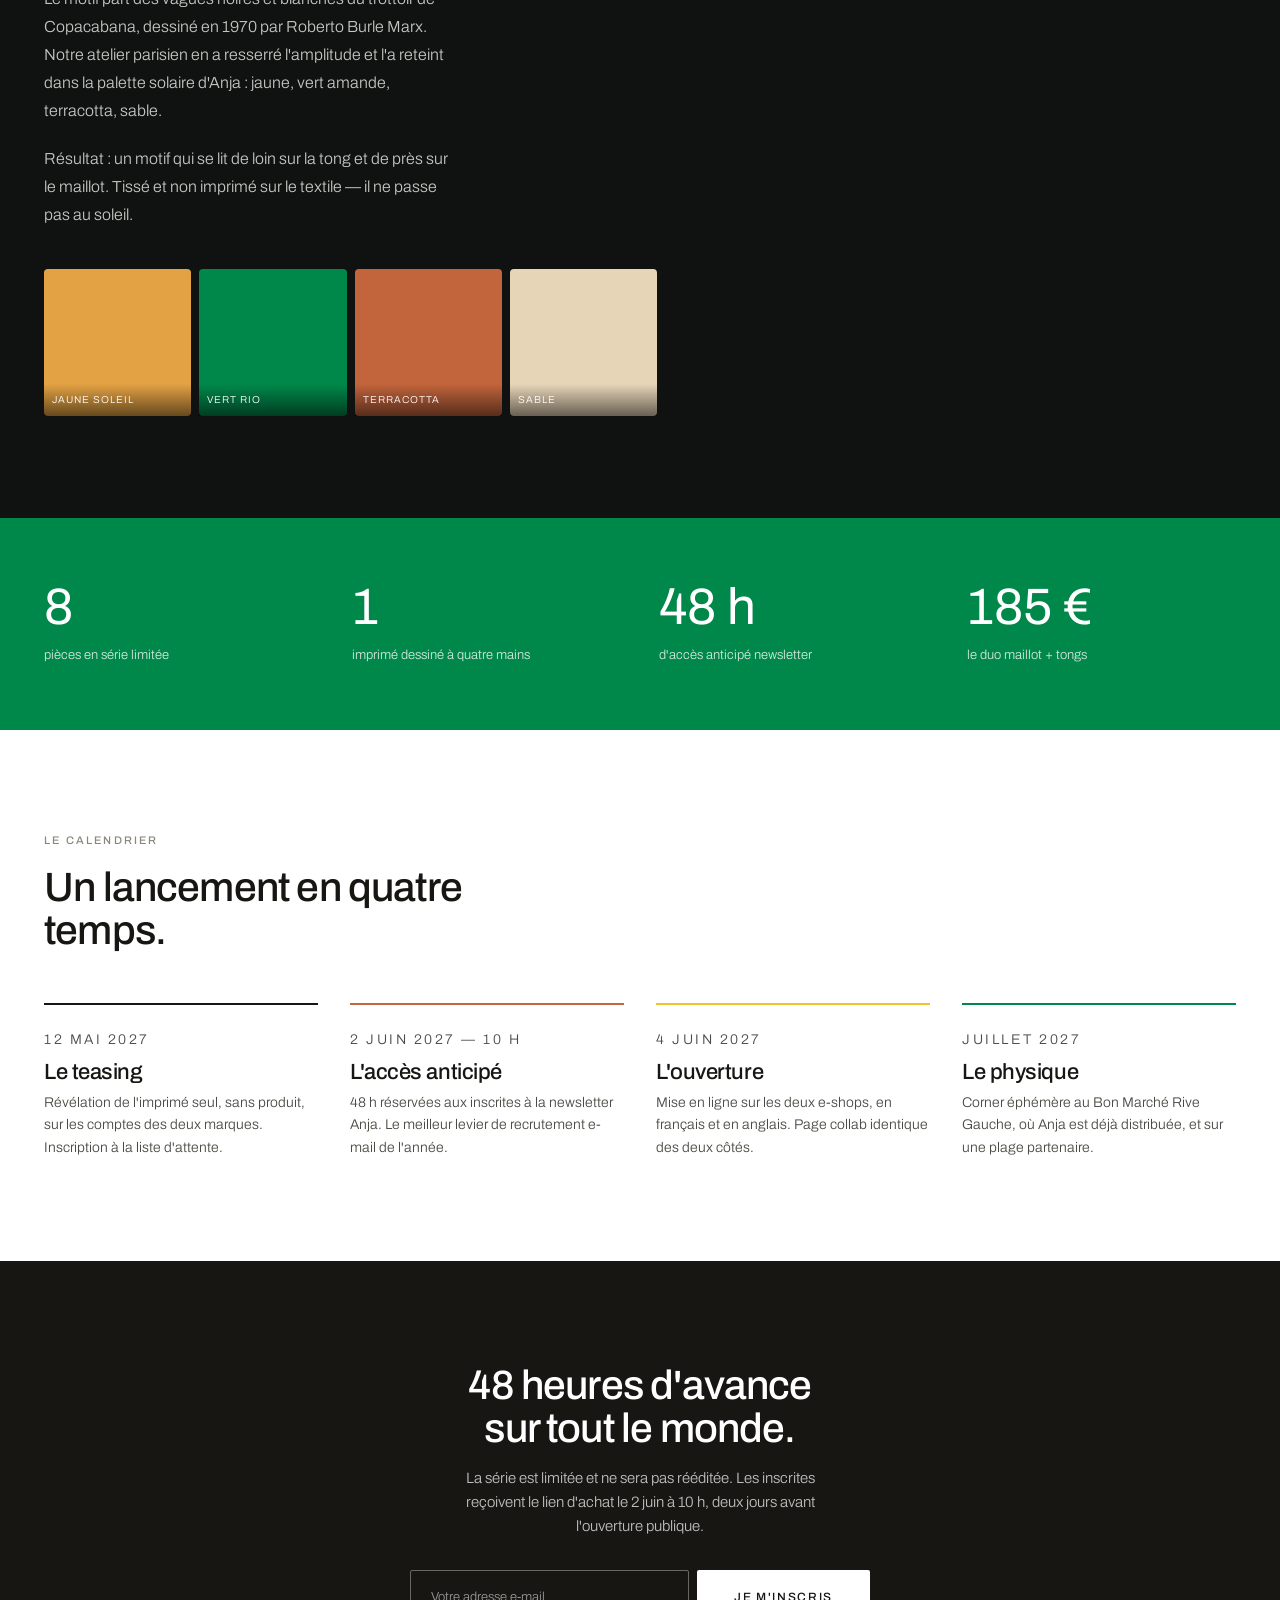
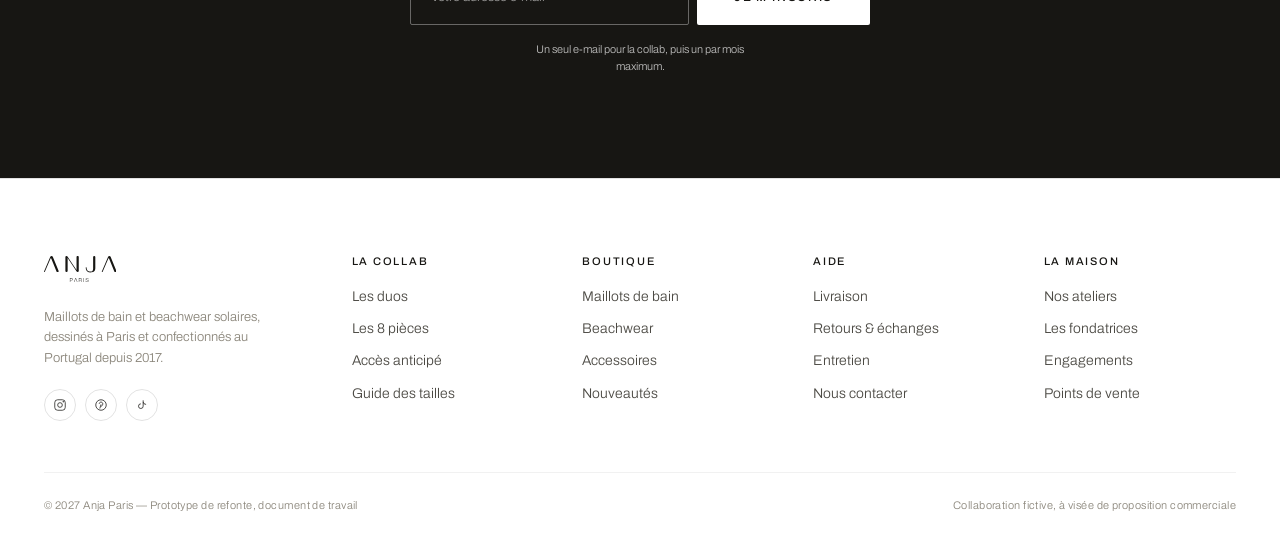
==== commit fd48adb1: "Harmonise le hero collab, ajoute un toast "démo" liquid glass, corrige un bug de mega-menu Harmonisa" ====
--- a/collab.html
+++ b/collab.html
@@ -48,7 +48,7 @@
       <div class="header__utility">
         <div class="header__utility__row">
           <span class="util-link">FR</span>
-          <button class="icon-btn" aria-label="Rechercher">
+          <button class="icon-btn" aria-label="Rechercher" data-demo-trigger>
             <svg viewBox="0 0 24 24"><circle cx="11" cy="11" r="7"/><path d="M20 20l-3.5-3.5"/></svg>
           </button>
           <button class="icon-btn" aria-label="Liste d'envies">
@@ -88,27 +88,40 @@
 
   <div>
     <div class="chero__inner">
-      <span class="chero__tag"><i></i> Édition limitée · Juin 2027</span>
-
-      <h1 class="chero__lockup">
-        <span>Anja</span>
-        <span class="x">×</span>
-        <span>Havaianas</span>
-      </h1>
-
-      <p class="chero__claim">Paris rencontre Rio. Un imprimé, deux savoir-faire, un seul été.</p>
-
-      <div class="chero__cta">
+      <p class="mark-eyebrow" data-reveal>Édition limitée · Juin 2027</p>
+
+      <h1 class="sr-only">Anja × Havaianas</h1>
+      <div class="brand-lockup brand-lockup--xl" data-reveal data-delay="1" style="justify-content:center; margin-top:1.25rem" aria-hidden="true">
+        <span class="brand-lockup__hav">havaianas</span>
+        <span class="brand-lockup__x">×</span>
+        <span class="brand-lockup__anja"><svg xmlns="http://www.w3.org/2000/svg" viewBox="0 0 102.671 36.85"><defs><style>.a{fill:currentColor;}</style></defs><path class="a" d="M1.171-3.826V-6.053H2.956a1.341,1.341,0,0,1,.877.275,1.02,1.02,0,0,1,.336.839,1.02,1.02,0,0,1-.336.839,1.341,1.341,0,0,1-.877.275ZM.653-6.5v5.444h.519V-3.384h1.9a2.019,2.019,0,0,0,.663-.1,1.4,1.4,0,0,0,.511-.305,1.348,1.348,0,0,0,.328-.492,1.774,1.774,0,0,0,.114-.656A1.774,1.774,0,0,0,4.572-5.6a1.348,1.348,0,0,0-.328-.492,1.4,1.4,0,0,0-.511-.305,2.019,2.019,0,0,0-.663-.1Zm7.923,0h.58L11.29-1.051h-.557L8.842-5.977,6.936-1.051H6.379ZM13.829-3.91V-6.053h1.937a1.2,1.2,0,0,1,.885.29,1.072,1.072,0,0,1,.29.793,1,1,0,0,1-.1.446,1.027,1.027,0,0,1-.255.332,1.121,1.121,0,0,1-.374.21,1.391,1.391,0,0,1-.45.072ZM13.311-6.5v5.444h.519V-3.468H15.8a.967.967,0,0,1,.576.122.9.9,0,0,1,.32.362,1.576,1.576,0,0,1,.145.511q.034.286.05.576.008.084.015.2t.019.233a1.652,1.652,0,0,0,.038.229.666.666,0,0,0,.072.187H17.6a.729.729,0,0,1-.133-.278A2.473,2.473,0,0,1,17.4-1.71q-.023-.2-.031-.4t-.015-.336a2.707,2.707,0,0,0-.065-.454,1.082,1.082,0,0,0-.16-.37.889.889,0,0,0-.286-.263,1.208,1.208,0,0,0-.442-.141v-.015a1.217,1.217,0,0,0,.793-.488,1.529,1.529,0,0,0,.267-.9,1.424,1.424,0,0,0-.133-.637,1.23,1.23,0,0,0-.358-.442,1.538,1.538,0,0,0-.526-.255A2.363,2.363,0,0,0,15.8-6.5Zm6.649,0v5.444h.519V-6.5Zm3.424,3.652h-.519A1.924,1.924,0,0,0,23-1.981a1.5,1.5,0,0,0,.446.587,1.921,1.921,0,0,0,.7.339,3.431,3.431,0,0,0,.892.111,3.364,3.364,0,0,0,.824-.088,2.124,2.124,0,0,0,.576-.229,1.3,1.3,0,0,0,.366-.316,1.614,1.614,0,0,0,.206-.347,1.23,1.23,0,0,0,.092-.324,2.069,2.069,0,0,0,.019-.244,1.342,1.342,0,0,0-.111-.572,1.159,1.159,0,0,0-.305-.4,1.8,1.8,0,0,0-.45-.275,3.815,3.815,0,0,0-.545-.187l-1.327-.328a2,2,0,0,1-.316-.1.947.947,0,0,1-.263-.16.7.7,0,0,1-.179-.24.788.788,0,0,1-.065-.332,1.04,1.04,0,0,1,.114-.511.947.947,0,0,1,.3-.332,1.289,1.289,0,0,1,.435-.183,2.282,2.282,0,0,1,.515-.057,1.888,1.888,0,0,1,.553.08,1.435,1.435,0,0,1,.465.236,1.217,1.217,0,0,1,.328.389,1.261,1.261,0,0,1,.141.545h.519a1.578,1.578,0,0,0-.164-.736,1.587,1.587,0,0,0-.438-.53,1.9,1.9,0,0,0-.641-.32,2.737,2.737,0,0,0-.77-.107,2.307,2.307,0,0,0-.938.164,1.665,1.665,0,0,0-.576.4,1.293,1.293,0,0,0-.286.5,1.727,1.727,0,0,0-.076.465,1.278,1.278,0,0,0,.1.541,1.159,1.159,0,0,0,.271.374,1.313,1.313,0,0,0,.393.244,3.631,3.631,0,0,0,.461.153l1.212.3a3.544,3.544,0,0,1,.389.118,1.573,1.573,0,0,1,.362.187.941.941,0,0,1,.267.282.743.743,0,0,1,.1.4.87.87,0,0,1-.145.507,1.2,1.2,0,0,1-.362.343,1.62,1.62,0,0,1-.469.194,1.984,1.984,0,0,1-.465.061,3.247,3.247,0,0,1-.7-.072,1.573,1.573,0,0,1-.568-.24,1.15,1.15,0,0,1-.377-.45A1.532,1.532,0,0,1,23.384-2.843Z" transform="translate(36.07 37.794)"/><path class="a" d="M209.107,48.771a1.84,1.84,0,0,1,1.711,1.125l8.188,19.842a1.551,1.551,0,0,1,.09.539,1.307,1.307,0,0,1-1.305,1.305h-.45a1.369,1.369,0,0,1-1.259-.811l-7.469-18.492a.533.533,0,0,0-.679-.278.437.437,0,0,0-.267.232l-8.1,19.032a.562.562,0,0,1-.495.315h-.225a.515.515,0,0,1-.2-.041.528.528,0,0,1-.254-.679L207.308,49.9a1.859,1.859,0,0,1,1.709-1.125Z" transform="translate(-116.425 -48.771)"/><path class="a" d="M184.854,65.238v.585a10.4,10.4,0,0,1-.12,1.406,8.257,8.257,0,0,1-.338,1.4,4.869,4.869,0,0,1-.6,1.222,4.646,4.646,0,0,1-.743.761A6.677,6.677,0,0,1,179.9,71.9c-2.313.357-4.843.1-6.389-1.125-1.6-1.267-2.091-3.209-2.339-5.575v0a.121.121,0,0,1,.008-.026.048.048,0,0,0,.008-.023c.012-.026.022-.056.026-.063a.639.639,0,0,1,.859-.338c.416.161.405.671.405,1.193a5.512,5.512,0,0,0,1.26,3.4c1.376,1.59,4.956,2.1,6.7.944,1.315-.87,1.308-2.977,1.3-4.454V50.3a1.571,1.571,0,0,1,1.575-1.53,1.532,1.532,0,0,1,1.53,1.53Z" transform="translate(-112.104 -48.771)"/><path class="a" d="M171.192,68.24a.059.059,0,0,1-.007.023.163.163,0,0,0,.007-.023" transform="translate(-112.105 -51.866)"/><path class="a" d="M156.537,50.3V70.053a1.571,1.571,0,0,1-1.575,1.53h-.18a1.5,1.5,0,0,1-1.26-.675L140.789,51.741l.934-.622,11.665,17.54V50.3a1.575,1.575,0,0,1,3.15,0" transform="translate(-107.273 -48.771)"/><path class="a" d="M138.7,48.771a1.581,1.581,0,0,1,1.3.675l1.114,1.672-.934.622V70.053a1.57,1.57,0,0,1-1.574,1.53h-.09a1.532,1.532,0,0,1-1.531-1.53V50.3a1.532,1.532,0,0,1,1.531-1.53Z" transform="translate(-106.669 -48.771)"/><path class="a" d="M111.687,48.771A1.924,1.924,0,0,1,113.4,49.9l8.189,19.842a1.551,1.551,0,0,1,.09.539,1.307,1.307,0,0,1-1.305,1.305h-.45a1.369,1.369,0,0,1-1.259-.811l-7.469-18.492a.533.533,0,0,0-.679-.278.436.436,0,0,0-.267.232l-8.1,19.032a.563.563,0,0,1-.495.315h-.225a.508.508,0,0,1-.2-.041.524.524,0,0,1-.255-.679L109.887,49.9a1.862,1.862,0,0,1,1.71-1.125Z" transform="translate(-100.938 -48.771)"/></svg></span>
+      </div>
+
+      <p class="chero__claim" data-reveal data-delay="2">Paris rencontre Rio. Un imprimé, deux savoir-faire, un seul été.</p>
+
+      <div class="chero__cta" data-reveal data-delay="3">
         <a class="btn btn--light" href="#duo">Découvrir les duos</a>
         <a class="btn btn--outline-light" href="#acces">Accès anticipé</a>
       </div>
     </div>
 
-    <div class="chero__strip">
-      <div class="ph ph--sun"><span class="ph__flag">Photo · maillot jaune soleil, plein cadre</span></div>
-      <div class="ph ph--vert"><span class="ph__flag">Photo · tongs à plat sur le sable</span></div>
-      <div class="ph ph--terra"><span class="ph__flag">Photo · duo modèles, marche sur la plage</span></div>
-      <div class="ph ph--sea"><span class="ph__flag">Photo · détail imprimé, macro tissu</span></div>
+    <div class="chero__strip" data-reveal data-delay="2">
+      <div class="ph">
+        <img data-fallback src="assets/images/hero-collab-tag.jpg" alt="Le Fidèle, une pièce">
+        <span class="ph__flag"><i></i>hero-collab-tag.jpg</span>
+      </div>
+      <div class="ph">
+        <img data-fallback src="assets/images/collab-tongs-detail.jpg" alt="Tongs Havaianas, imprimé édition limitée">
+        <span class="ph__flag"><i></i>collab-tongs-detail.jpg</span>
+      </div>
+      <div class="ph">
+        <img data-fallback src="assets/images/le-piccolo-lifestyle-dos.webp" alt="Anja Paris, plage">
+        <span class="ph__flag"><i></i>le-piccolo-lifestyle-dos.webp</span>
+      </div>
+      <div class="ph">
+        <img data-fallback src="assets/images/le-petillant-lifestyle-1.webp" alt="Anja Paris, plage">
+        <span class="ph__flag"><i></i>le-petillant-lifestyle-1.webp</span>
+      </div>
     </div>
   </div>
 </section>
@@ -399,6 +412,15 @@
   <i></i> Mode présentation
 </button>
 
+<!-- Toast « démo » — voir assets/js/main.js, initDemoToast() -->
+<div class="demo-toast" id="demoToast" role="status" aria-live="polite">
+  <div class="demo-toast__glass">
+    <svg class="demo-toast__icon" viewBox="0 0 24 24"><path d="M12 2l1.8 5.6L19.5 9.5l-5.7 1.9L12 17l-1.8-5.6L4.5 9.5l5.7-1.9z"/></svg>
+    <p><strong>Prototype de démonstration</strong> — ce lien ne mène nulle part dans ce prototype à deux pages.</p>
+    <button class="demo-toast__close" aria-label="Fermer"><svg viewBox="0 0 24 24"><path d="M5 5l14 14M19 5L5 19"/></svg></button>
+  </div>
+</div>
+
 <script src="assets/js/main.js"></script>
 </body>
 </html>
--- a/assets/css/style.css
+++ b/assets/css/style.css
@@ -446,6 +446,7 @@
 .brand-lockup__anja svg { display: block; height: 1em; width: auto; fill: currentColor; }
 .brand-lockup--sm { font-size: clamp(1.0625rem, 1.8vw, 1.375rem); }
 .brand-lockup--lg { font-size: clamp(2rem, 5vw, 3.5rem); }
+.brand-lockup--xl { font-size: clamp(2.5rem, 7vw, 5.5rem); }
 
 .hero__mark {
   position: absolute; top: calc(var(--header-h) + clamp(1.5rem, 4vw, 3rem)); left: var(--gutter);
@@ -757,7 +758,59 @@
 }
 
 /* --------------------------------------------------------------------------
-   22. Accessibilité — mouvement réduit
+   22. Toast « démo » — liquid glass, façon iOS
+   S'affiche quand on clique un lien qui ne mène nulle part dans ce
+   prototype à une seule page (catégories, footer, réseaux sociaux…).
+   -------------------------------------------------------------------------- */
+.demo-toast {
+  position: fixed; left: 50%; bottom: clamp(1.25rem, 4vw, 2.5rem);
+  z-index: 300;
+  transform: translateX(-50%) translateY(18px) scale(.94);
+  opacity: 0; visibility: hidden; pointer-events: none;
+  transition: opacity .35s var(--ease-out), transform .45s cubic-bezier(.34, 1.56, .64, 1), visibility .45s;
+  width: min(420px, calc(100vw - 2.5rem));
+}
+.demo-toast.is-visible {
+  transform: translateX(-50%) translateY(0) scale(1);
+  opacity: 1; visibility: visible; pointer-events: auto;
+}
+.demo-toast__glass {
+  display: flex; align-items: center; gap: .8rem;
+  padding: .9rem 1rem .9rem 1.1rem;
+  border-radius: 100px;
+  background: rgba(28, 27, 25, .58);
+  backdrop-filter: blur(28px) saturate(190%);
+  -webkit-backdrop-filter: blur(28px) saturate(190%);
+  border: 1px solid rgba(255,255,255,.16);
+  box-shadow:
+    0 24px 48px -20px rgba(0,0,0,.5),
+    inset 0 1px 0 rgba(255,255,255,.16);
+  color: var(--paper);
+}
+.demo-toast__icon {
+  flex: none; width: 20px; height: 20px;
+  stroke: #E9B44C; fill: none; stroke-width: 1.5;
+}
+.demo-toast__glass p {
+  font-size: var(--fs-small); line-height: 1.4; flex: 1;
+}
+.demo-toast__glass strong { font-weight: 600; }
+.demo-toast__close {
+  flex: none; width: 26px; height: 26px; border-radius: 50%;
+  display: grid; place-items: center;
+  background: rgba(255,255,255,.12);
+  transition: background-color .25s var(--ease);
+}
+.demo-toast__close:hover { background: rgba(255,255,255,.22); }
+.demo-toast__close svg { width: 11px; height: 11px; stroke: currentColor; stroke-width: 1.8; }
+
+@media (prefers-reduced-motion: reduce) {
+  .demo-toast { transition: opacity .2s linear, visibility .2s; }
+  .demo-toast.is-visible { transform: translateX(-50%); }
+}
+
+/* --------------------------------------------------------------------------
+   23. Accessibilité — mouvement réduit
    -------------------------------------------------------------------------- */
 @media (prefers-reduced-motion: reduce) {
   html { scroll-behavior: auto; }
--- a/assets/css/collab.css
+++ b/assets/css/collab.css
@@ -38,33 +38,6 @@
   width: 100%; max-width: var(--maxw); margin-inline: auto;
   padding: calc(var(--header-h) + 3rem) var(--gutter) clamp(3rem, 7vw, 5rem);
   text-align: center;
-}
-
-.chero__lockup {
-  display: flex; align-items: center; justify-content: center;
-  gap: clamp(1rem, 3vw, 2.75rem);
-  flex-wrap: wrap;
-  font-family: var(--font-display);
-  font-size: clamp(2.25rem, 8vw, 6.5rem);
-  letter-spacing: .1em; text-transform: uppercase;
-  line-height: 1;
-  margin: 1.5rem 0 0;
-}
-.chero__lockup .x {
-  font-family: var(--font-text); font-weight: 200;
-  font-size: .42em; letter-spacing: 0; opacity: .65;
-}
-.chero__lockup span:last-child { color: var(--hav-yellow); }
-
-.chero__tag {
-  display: inline-flex; align-items: center; gap: .6rem;
-  padding: .5rem 1.1rem; border-radius: 100px;
-  border: 1px solid rgba(255,253,248,.32);
-  font-size: var(--fs-micro); letter-spacing: .2em; text-transform: uppercase;
-}
-.chero__tag i {
-  width: 6px; height: 6px; border-radius: 50%; background: var(--hav-yellow);
-  animation: pulse 2s var(--ease) infinite;
 }
 
 .chero__claim {
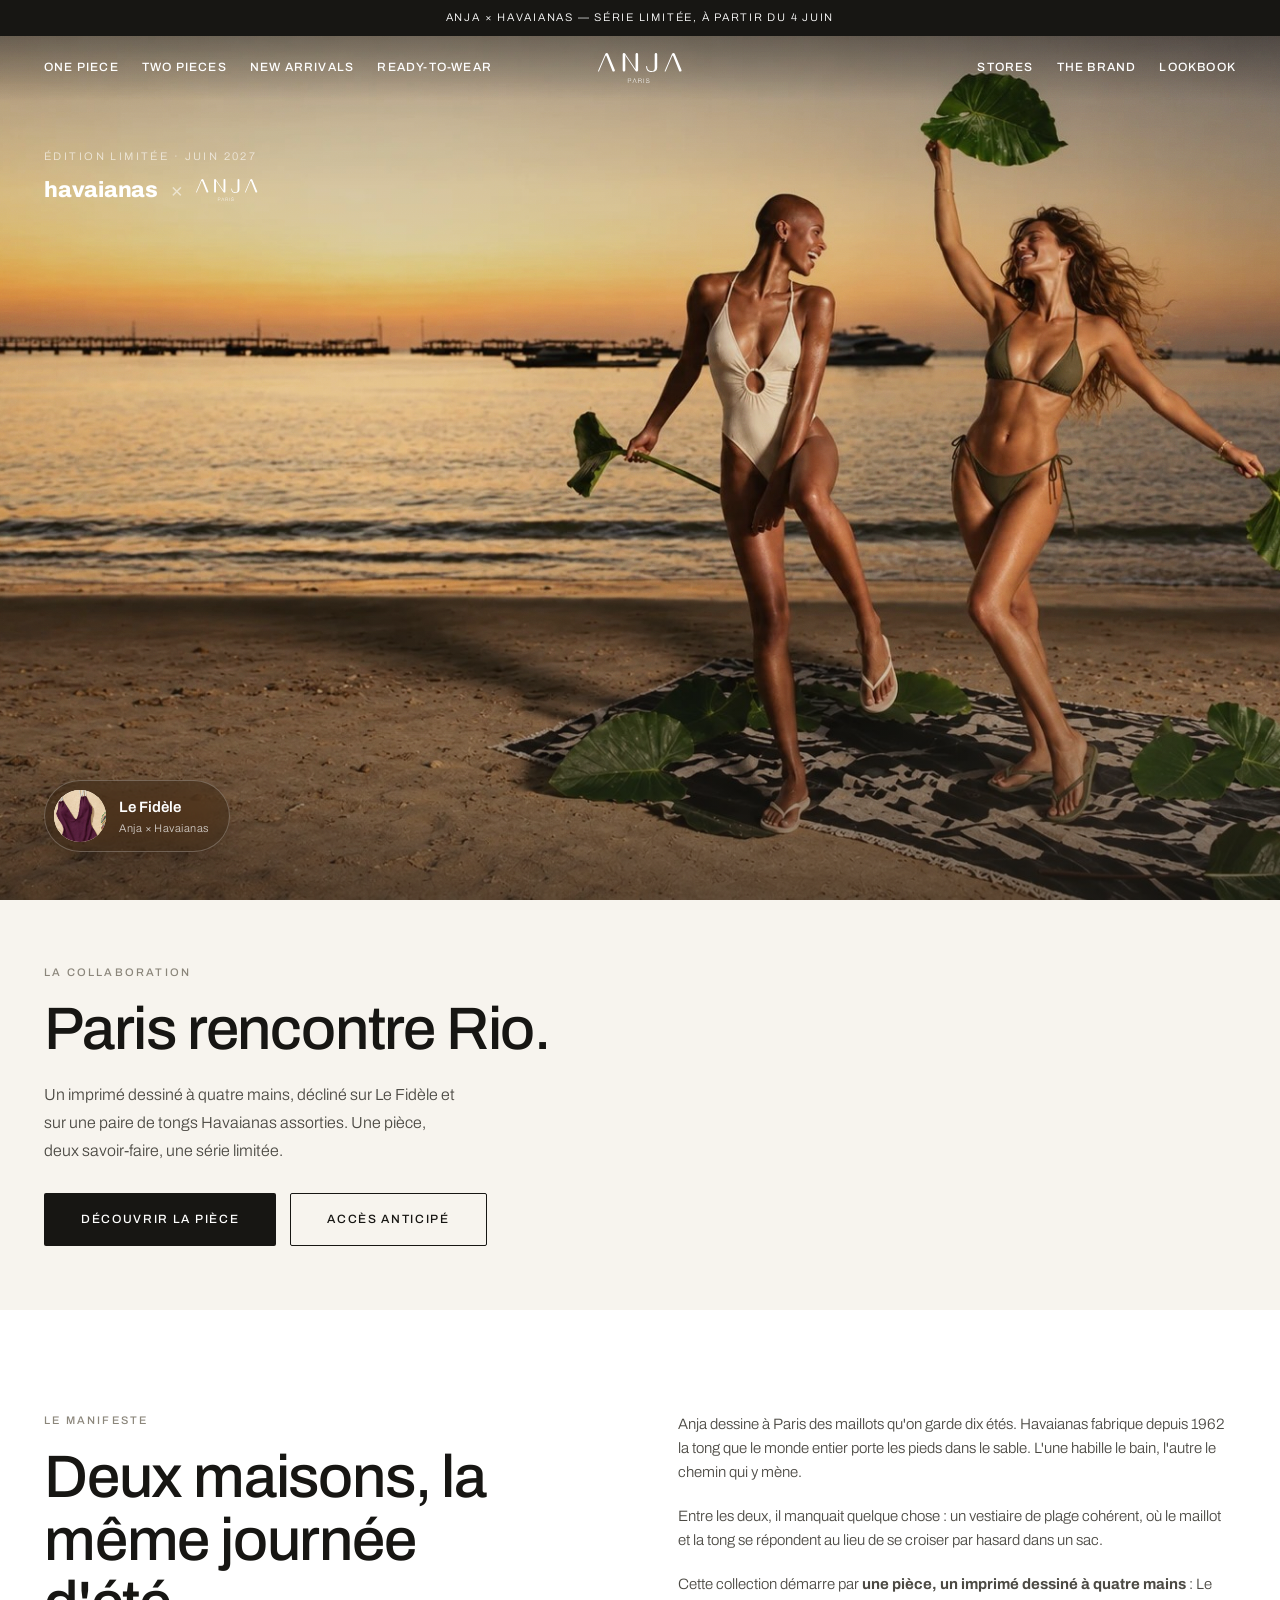
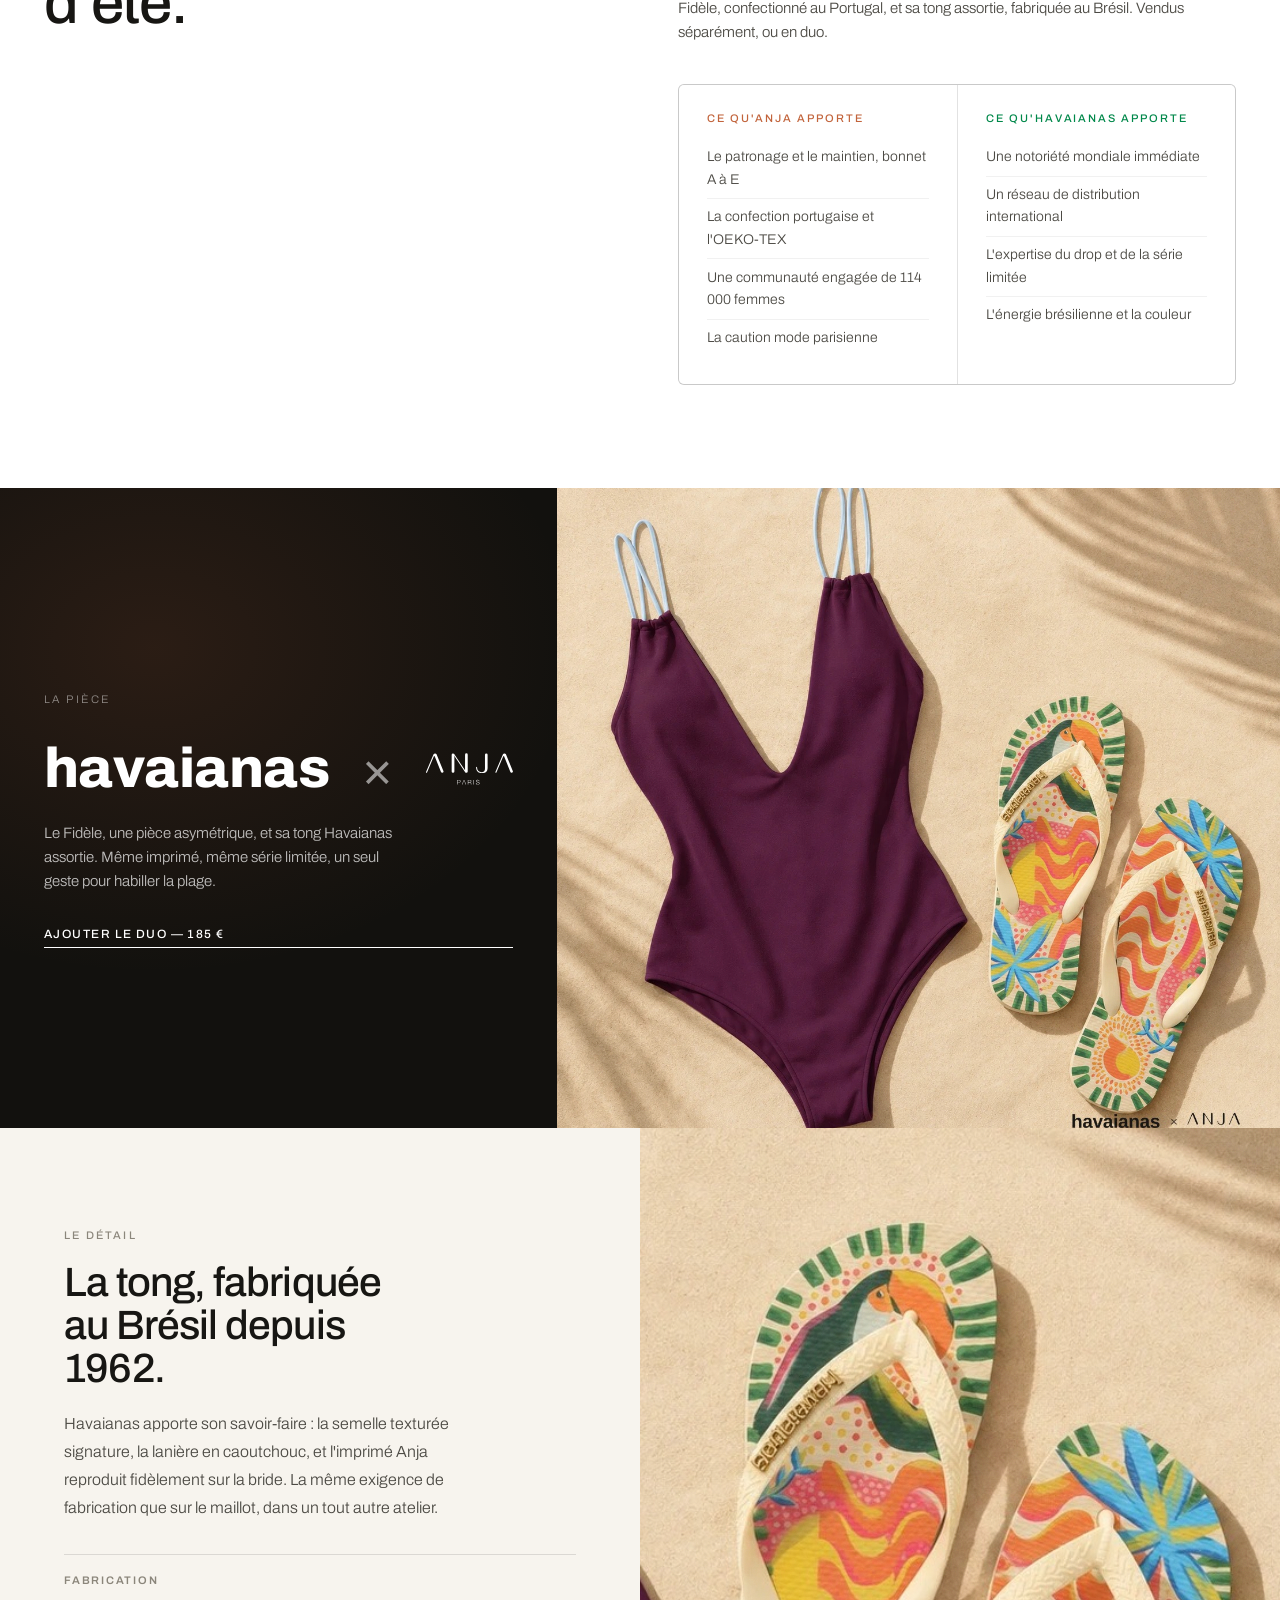
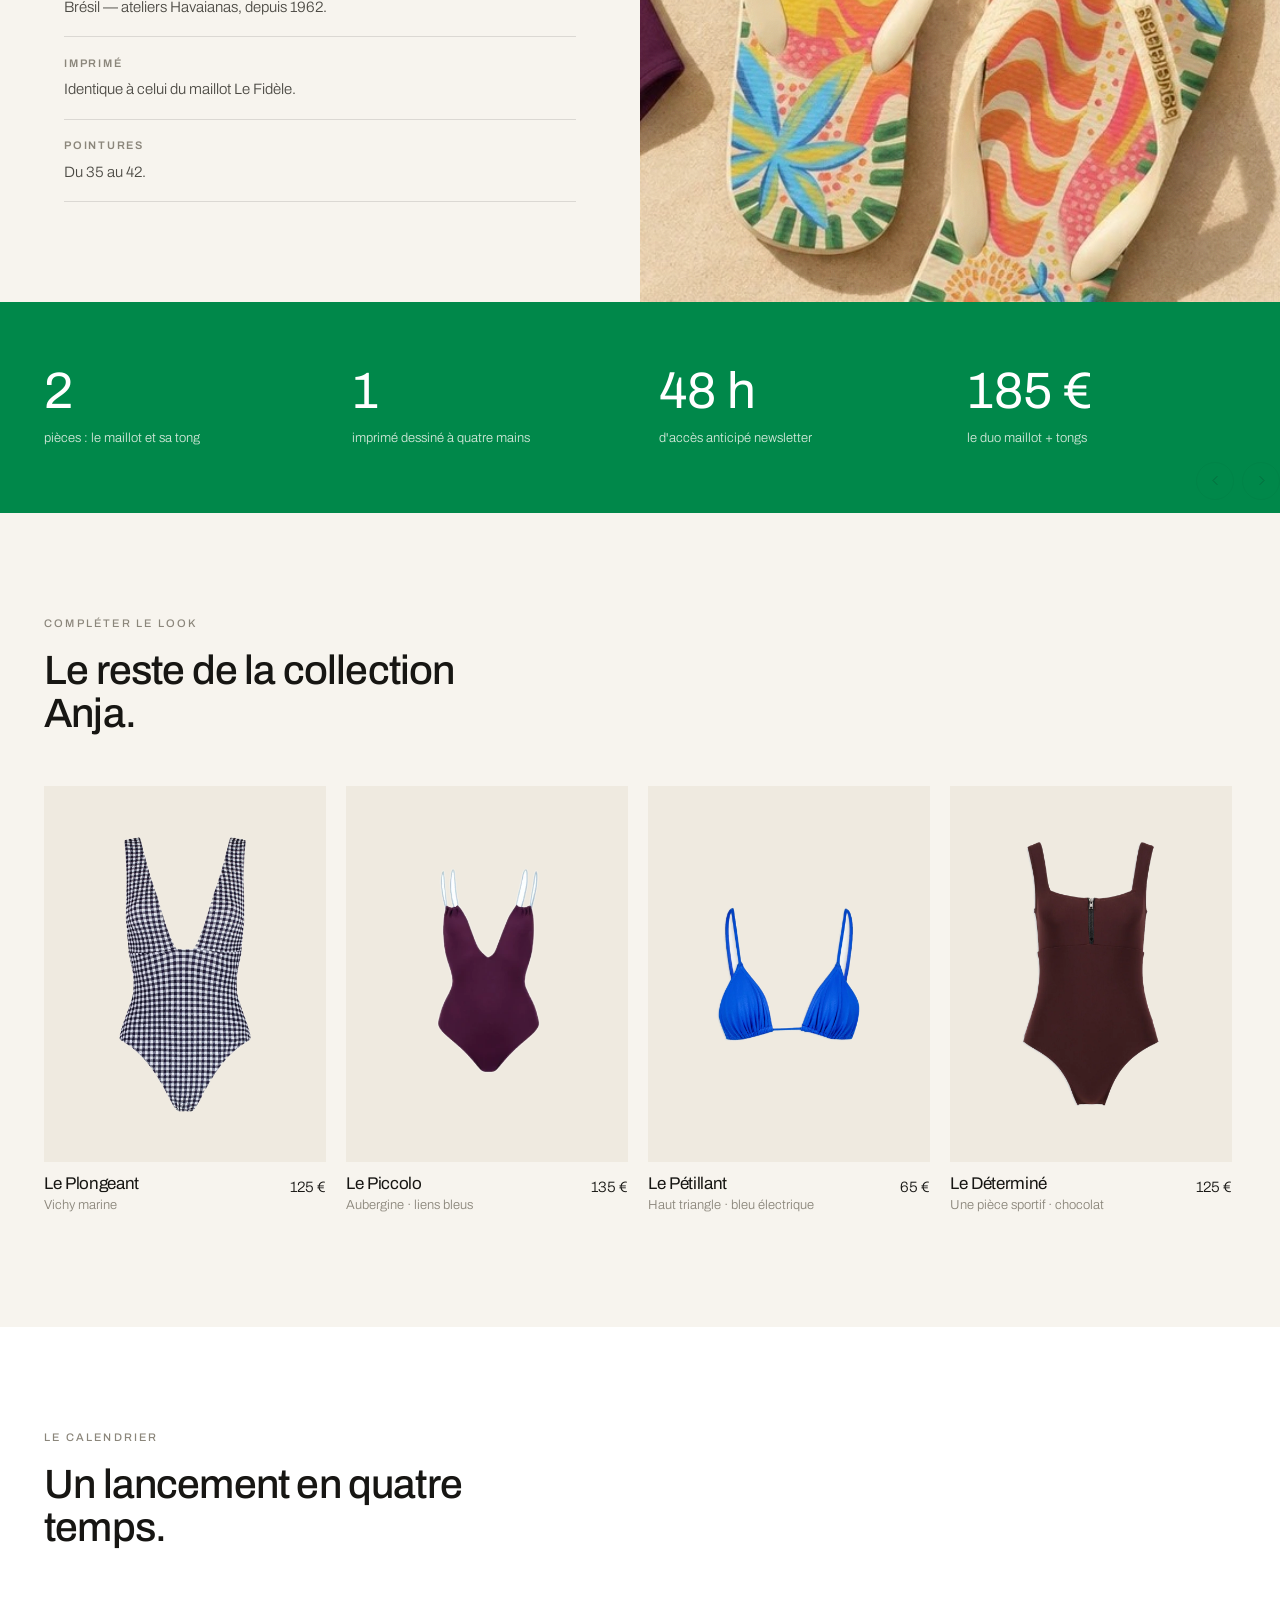
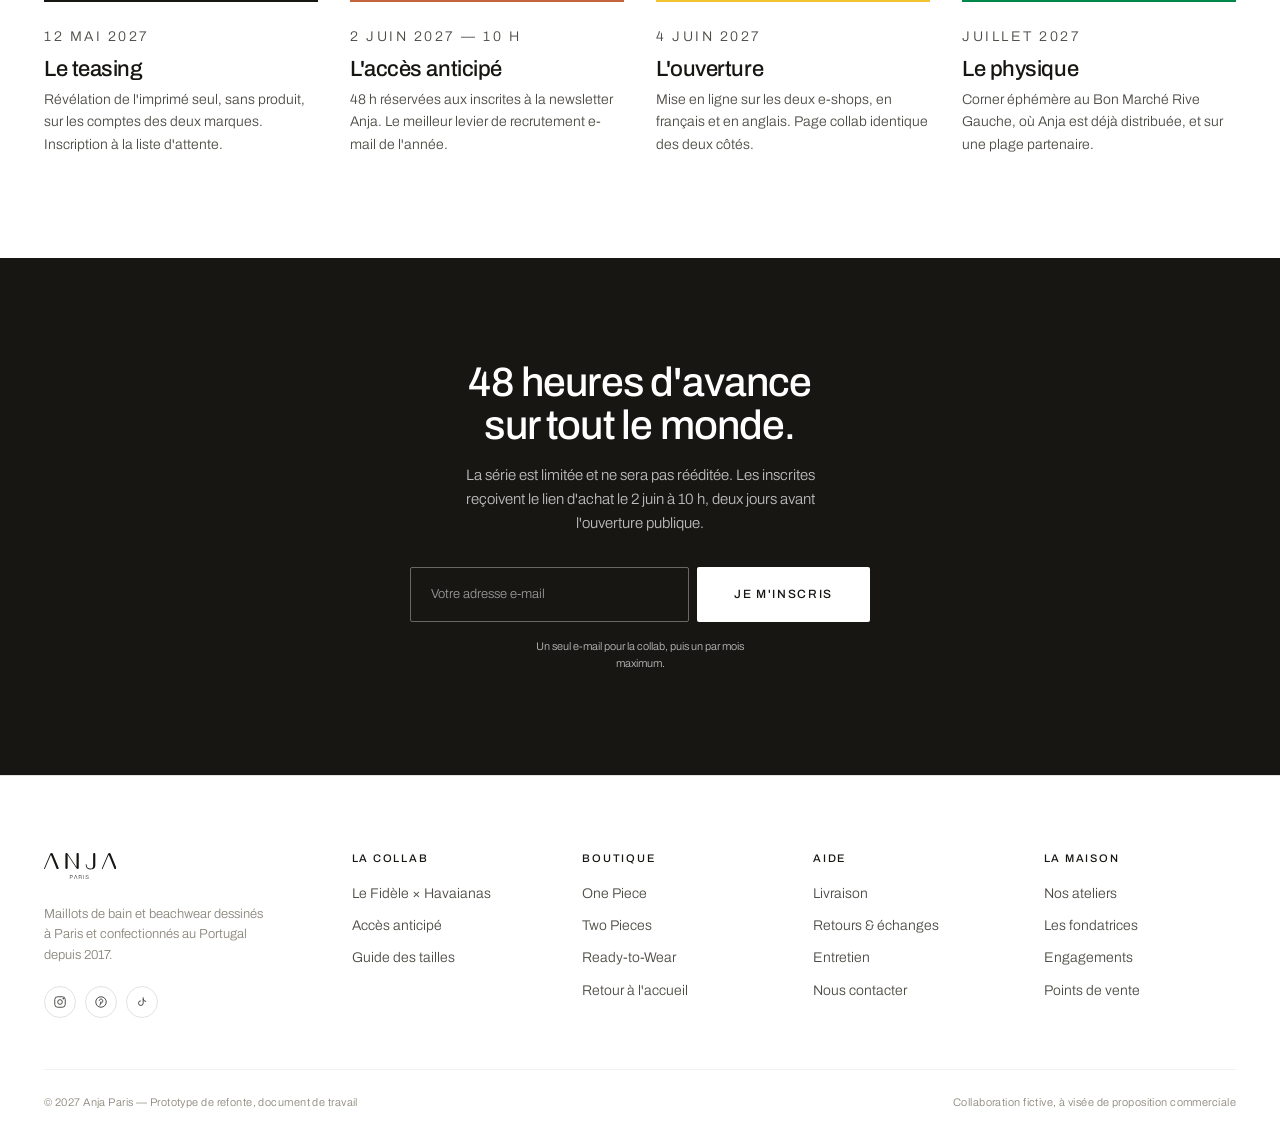
==== commit f52e4d84: "Retire le mode présentation, remplace la photo hero collab et reconstruit collab.html - Supprime ent" ====
--- a/collab.html
+++ b/collab.html
@@ -79,49 +79,50 @@
 <main id="main">
 
 <!-- ===================================================================
-     Hero collaboration
-     =================================================================== -->
-<section class="chero">
-  <div class="chero__bg" aria-hidden="true"></div>
-
-  <div class="note note--br" data-n="1">Havaianas a déjà collaboré avec Isabel Marant (mai 2026). Le format est rodé de leur côté — c'est ce qui rend cette proposition crédible.</div>
-
-  <div>
-    <div class="chero__inner">
-      <p class="mark-eyebrow" data-reveal>Édition limitée · Juin 2027</p>
-
-      <h1 class="sr-only">Anja × Havaianas</h1>
-      <div class="brand-lockup brand-lockup--xl" data-reveal data-delay="1" style="justify-content:center; margin-top:1.25rem" aria-hidden="true">
-        <span class="brand-lockup__hav">havaianas</span>
-        <span class="brand-lockup__x">×</span>
-        <span class="brand-lockup__anja"><svg xmlns="http://www.w3.org/2000/svg" viewBox="0 0 102.671 36.85"><defs><style>.a{fill:currentColor;}</style></defs><path class="a" d="M1.171-3.826V-6.053H2.956a1.341,1.341,0,0,1,.877.275,1.02,1.02,0,0,1,.336.839,1.02,1.02,0,0,1-.336.839,1.341,1.341,0,0,1-.877.275ZM.653-6.5v5.444h.519V-3.384h1.9a2.019,2.019,0,0,0,.663-.1,1.4,1.4,0,0,0,.511-.305,1.348,1.348,0,0,0,.328-.492,1.774,1.774,0,0,0,.114-.656A1.774,1.774,0,0,0,4.572-5.6a1.348,1.348,0,0,0-.328-.492,1.4,1.4,0,0,0-.511-.305,2.019,2.019,0,0,0-.663-.1Zm7.923,0h.58L11.29-1.051h-.557L8.842-5.977,6.936-1.051H6.379ZM13.829-3.91V-6.053h1.937a1.2,1.2,0,0,1,.885.29,1.072,1.072,0,0,1,.29.793,1,1,0,0,1-.1.446,1.027,1.027,0,0,1-.255.332,1.121,1.121,0,0,1-.374.21,1.391,1.391,0,0,1-.45.072ZM13.311-6.5v5.444h.519V-3.468H15.8a.967.967,0,0,1,.576.122.9.9,0,0,1,.32.362,1.576,1.576,0,0,1,.145.511q.034.286.05.576.008.084.015.2t.019.233a1.652,1.652,0,0,0,.038.229.666.666,0,0,0,.072.187H17.6a.729.729,0,0,1-.133-.278A2.473,2.473,0,0,1,17.4-1.71q-.023-.2-.031-.4t-.015-.336a2.707,2.707,0,0,0-.065-.454,1.082,1.082,0,0,0-.16-.37.889.889,0,0,0-.286-.263,1.208,1.208,0,0,0-.442-.141v-.015a1.217,1.217,0,0,0,.793-.488,1.529,1.529,0,0,0,.267-.9,1.424,1.424,0,0,0-.133-.637,1.23,1.23,0,0,0-.358-.442,1.538,1.538,0,0,0-.526-.255A2.363,2.363,0,0,0,15.8-6.5Zm6.649,0v5.444h.519V-6.5Zm3.424,3.652h-.519A1.924,1.924,0,0,0,23-1.981a1.5,1.5,0,0,0,.446.587,1.921,1.921,0,0,0,.7.339,3.431,3.431,0,0,0,.892.111,3.364,3.364,0,0,0,.824-.088,2.124,2.124,0,0,0,.576-.229,1.3,1.3,0,0,0,.366-.316,1.614,1.614,0,0,0,.206-.347,1.23,1.23,0,0,0,.092-.324,2.069,2.069,0,0,0,.019-.244,1.342,1.342,0,0,0-.111-.572,1.159,1.159,0,0,0-.305-.4,1.8,1.8,0,0,0-.45-.275,3.815,3.815,0,0,0-.545-.187l-1.327-.328a2,2,0,0,1-.316-.1.947.947,0,0,1-.263-.16.7.7,0,0,1-.179-.24.788.788,0,0,1-.065-.332,1.04,1.04,0,0,1,.114-.511.947.947,0,0,1,.3-.332,1.289,1.289,0,0,1,.435-.183,2.282,2.282,0,0,1,.515-.057,1.888,1.888,0,0,1,.553.08,1.435,1.435,0,0,1,.465.236,1.217,1.217,0,0,1,.328.389,1.261,1.261,0,0,1,.141.545h.519a1.578,1.578,0,0,0-.164-.736,1.587,1.587,0,0,0-.438-.53,1.9,1.9,0,0,0-.641-.32,2.737,2.737,0,0,0-.77-.107,2.307,2.307,0,0,0-.938.164,1.665,1.665,0,0,0-.576.4,1.293,1.293,0,0,0-.286.5,1.727,1.727,0,0,0-.076.465,1.278,1.278,0,0,0,.1.541,1.159,1.159,0,0,0,.271.374,1.313,1.313,0,0,0,.393.244,3.631,3.631,0,0,0,.461.153l1.212.3a3.544,3.544,0,0,1,.389.118,1.573,1.573,0,0,1,.362.187.941.941,0,0,1,.267.282.743.743,0,0,1,.1.4.87.87,0,0,1-.145.507,1.2,1.2,0,0,1-.362.343,1.62,1.62,0,0,1-.469.194,1.984,1.984,0,0,1-.465.061,3.247,3.247,0,0,1-.7-.072,1.573,1.573,0,0,1-.568-.24,1.15,1.15,0,0,1-.377-.45A1.532,1.532,0,0,1,23.384-2.843Z" transform="translate(36.07 37.794)"/><path class="a" d="M209.107,48.771a1.84,1.84,0,0,1,1.711,1.125l8.188,19.842a1.551,1.551,0,0,1,.09.539,1.307,1.307,0,0,1-1.305,1.305h-.45a1.369,1.369,0,0,1-1.259-.811l-7.469-18.492a.533.533,0,0,0-.679-.278.437.437,0,0,0-.267.232l-8.1,19.032a.562.562,0,0,1-.495.315h-.225a.515.515,0,0,1-.2-.041.528.528,0,0,1-.254-.679L207.308,49.9a1.859,1.859,0,0,1,1.709-1.125Z" transform="translate(-116.425 -48.771)"/><path class="a" d="M184.854,65.238v.585a10.4,10.4,0,0,1-.12,1.406,8.257,8.257,0,0,1-.338,1.4,4.869,4.869,0,0,1-.6,1.222,4.646,4.646,0,0,1-.743.761A6.677,6.677,0,0,1,179.9,71.9c-2.313.357-4.843.1-6.389-1.125-1.6-1.267-2.091-3.209-2.339-5.575v0a.121.121,0,0,1,.008-.026.048.048,0,0,0,.008-.023c.012-.026.022-.056.026-.063a.639.639,0,0,1,.859-.338c.416.161.405.671.405,1.193a5.512,5.512,0,0,0,1.26,3.4c1.376,1.59,4.956,2.1,6.7.944,1.315-.87,1.308-2.977,1.3-4.454V50.3a1.571,1.571,0,0,1,1.575-1.53,1.532,1.532,0,0,1,1.53,1.53Z" transform="translate(-112.104 -48.771)"/><path class="a" d="M171.192,68.24a.059.059,0,0,1-.007.023.163.163,0,0,0,.007-.023" transform="translate(-112.105 -51.866)"/><path class="a" d="M156.537,50.3V70.053a1.571,1.571,0,0,1-1.575,1.53h-.18a1.5,1.5,0,0,1-1.26-.675L140.789,51.741l.934-.622,11.665,17.54V50.3a1.575,1.575,0,0,1,3.15,0" transform="translate(-107.273 -48.771)"/><path class="a" d="M138.7,48.771a1.581,1.581,0,0,1,1.3.675l1.114,1.672-.934.622V70.053a1.57,1.57,0,0,1-1.574,1.53h-.09a1.532,1.532,0,0,1-1.531-1.53V50.3a1.532,1.532,0,0,1,1.531-1.53Z" transform="translate(-106.669 -48.771)"/><path class="a" d="M111.687,48.771A1.924,1.924,0,0,1,113.4,49.9l8.189,19.842a1.551,1.551,0,0,1,.09.539,1.307,1.307,0,0,1-1.305,1.305h-.45a1.369,1.369,0,0,1-1.259-.811l-7.469-18.492a.533.533,0,0,0-.679-.278.436.436,0,0,0-.267.232l-8.1,19.032a.563.563,0,0,1-.495.315h-.225a.508.508,0,0,1-.2-.041.524.524,0,0,1-.255-.679L109.887,49.9a1.862,1.862,0,0,1,1.71-1.125Z" transform="translate(-100.938 -48.771)"/></svg></span>
-      </div>
-
-      <p class="chero__claim" data-reveal data-delay="2">Paris rencontre Rio. Un imprimé, deux savoir-faire, un seul été.</p>
-
-      <div class="chero__cta" data-reveal data-delay="3">
-        <a class="btn btn--light" href="#duo">Découvrir les duos</a>
-        <a class="btn btn--outline-light" href="#acces">Accès anticipé</a>
-      </div>
-    </div>
-
-    <div class="chero__strip" data-reveal data-delay="2">
+     Hero — même composant que la home (photo plein écran + carte
+     produit flottante), pour garder exactement la même DA.
+     =================================================================== -->
+<section class="hero">
+  <div class="hero__media">
+    <div class="ph">
+      <img data-fallback src="assets/images/hero-collab.jpg" alt="Anja × Havaianas, deux modèles sur la plage au coucher du soleil">
+    </div>
+  </div>
+  <div class="hero__scrim"></div>
+
+  <div class="hero__mark">
+    <p class="mark-eyebrow">Édition limitée · Juin 2027</p>
+    <div class="brand-lockup brand-lockup--sm">
+      <span class="brand-lockup__hav">havaianas</span>
+      <span class="brand-lockup__x">×</span>
+      <span class="brand-lockup__anja"><svg xmlns="http://www.w3.org/2000/svg" viewBox="0 0 102.671 36.85"><defs><style>.a{fill:currentColor;}</style></defs><path class="a" d="M1.171-3.826V-6.053H2.956a1.341,1.341,0,0,1,.877.275,1.02,1.02,0,0,1,.336.839,1.02,1.02,0,0,1-.336.839,1.341,1.341,0,0,1-.877.275ZM.653-6.5v5.444h.519V-3.384h1.9a2.019,2.019,0,0,0,.663-.1,1.4,1.4,0,0,0,.511-.305,1.348,1.348,0,0,0,.328-.492,1.774,1.774,0,0,0,.114-.656A1.774,1.774,0,0,0,4.572-5.6a1.348,1.348,0,0,0-.328-.492,1.4,1.4,0,0,0-.511-.305,2.019,2.019,0,0,0-.663-.1Zm7.923,0h.58L11.29-1.051h-.557L8.842-5.977,6.936-1.051H6.379ZM13.829-3.91V-6.053h1.937a1.2,1.2,0,0,1,.885.29,1.072,1.072,0,0,1,.29.793,1,1,0,0,1-.1.446,1.027,1.027,0,0,1-.255.332,1.121,1.121,0,0,1-.374.21,1.391,1.391,0,0,1-.45.072ZM13.311-6.5v5.444h.519V-3.468H15.8a.967.967,0,0,1,.576.122.9.9,0,0,1,.32.362,1.576,1.576,0,0,1,.145.511q.034.286.05.576.008.084.015.2t.019.233a1.652,1.652,0,0,0,.038.229.666.666,0,0,0,.072.187H17.6a.729.729,0,0,1-.133-.278A2.473,2.473,0,0,1,17.4-1.71q-.023-.2-.031-.4t-.015-.336a2.707,2.707,0,0,0-.065-.454,1.082,1.082,0,0,0-.16-.37.889.889,0,0,0-.286-.263,1.208,1.208,0,0,0-.442-.141v-.015a1.217,1.217,0,0,0,.793-.488,1.529,1.529,0,0,0,.267-.9,1.424,1.424,0,0,0-.133-.637,1.23,1.23,0,0,0-.358-.442,1.538,1.538,0,0,0-.526-.255A2.363,2.363,0,0,0,15.8-6.5Zm6.649,0v5.444h.519V-6.5Zm3.424,3.652h-.519A1.924,1.924,0,0,0,23-1.981a1.5,1.5,0,0,0,.446.587,1.921,1.921,0,0,0,.7.339,3.431,3.431,0,0,0,.892.111,3.364,3.364,0,0,0,.824-.088,2.124,2.124,0,0,0,.576-.229,1.3,1.3,0,0,0,.366-.316,1.614,1.614,0,0,0,.206-.347,1.23,1.23,0,0,0,.092-.324,2.069,2.069,0,0,0,.019-.244,1.342,1.342,0,0,0-.111-.572,1.159,1.159,0,0,0-.305-.4,1.8,1.8,0,0,0-.45-.275,3.815,3.815,0,0,0-.545-.187l-1.327-.328a2,2,0,0,1-.316-.1.947.947,0,0,1-.263-.16.7.7,0,0,1-.179-.24.788.788,0,0,1-.065-.332,1.04,1.04,0,0,1,.114-.511.947.947,0,0,1,.3-.332,1.289,1.289,0,0,1,.435-.183,2.282,2.282,0,0,1,.515-.057,1.888,1.888,0,0,1,.553.08,1.435,1.435,0,0,1,.465.236,1.217,1.217,0,0,1,.328.389,1.261,1.261,0,0,1,.141.545h.519a1.578,1.578,0,0,0-.164-.736,1.587,1.587,0,0,0-.438-.53,1.9,1.9,0,0,0-.641-.32,2.737,2.737,0,0,0-.77-.107,2.307,2.307,0,0,0-.938.164,1.665,1.665,0,0,0-.576.4,1.293,1.293,0,0,0-.286.5,1.727,1.727,0,0,0-.076.465,1.278,1.278,0,0,0,.1.541,1.159,1.159,0,0,0,.271.374,1.313,1.313,0,0,0,.393.244,3.631,3.631,0,0,0,.461.153l1.212.3a3.544,3.544,0,0,1,.389.118,1.573,1.573,0,0,1,.362.187.941.941,0,0,1,.267.282.743.743,0,0,1,.1.4.87.87,0,0,1-.145.507,1.2,1.2,0,0,1-.362.343,1.62,1.62,0,0,1-.469.194,1.984,1.984,0,0,1-.465.061,3.247,3.247,0,0,1-.7-.072,1.573,1.573,0,0,1-.568-.24,1.15,1.15,0,0,1-.377-.45A1.532,1.532,0,0,1,23.384-2.843Z" transform="translate(36.07 37.794)"/><path class="a" d="M209.107,48.771a1.84,1.84,0,0,1,1.711,1.125l8.188,19.842a1.551,1.551,0,0,1,.09.539,1.307,1.307,0,0,1-1.305,1.305h-.45a1.369,1.369,0,0,1-1.259-.811l-7.469-18.492a.533.533,0,0,0-.679-.278.437.437,0,0,0-.267.232l-8.1,19.032a.562.562,0,0,1-.495.315h-.225a.515.515,0,0,1-.2-.041.528.528,0,0,1-.254-.679L207.308,49.9a1.859,1.859,0,0,1,1.709-1.125Z" transform="translate(-116.425 -48.771)"/><path class="a" d="M184.854,65.238v.585a10.4,10.4,0,0,1-.12,1.406,8.257,8.257,0,0,1-.338,1.4,4.869,4.869,0,0,1-.6,1.222,4.646,4.646,0,0,1-.743.761A6.677,6.677,0,0,1,179.9,71.9c-2.313.357-4.843.1-6.389-1.125-1.6-1.267-2.091-3.209-2.339-5.575v0a.121.121,0,0,1,.008-.026.048.048,0,0,0,.008-.023c.012-.026.022-.056.026-.063a.639.639,0,0,1,.859-.338c.416.161.405.671.405,1.193a5.512,5.512,0,0,0,1.26,3.4c1.376,1.59,4.956,2.1,6.7.944,1.315-.87,1.308-2.977,1.3-4.454V50.3a1.571,1.571,0,0,1,1.575-1.53,1.532,1.532,0,0,1,1.53,1.53Z" transform="translate(-112.104 -48.771)"/><path class="a" d="M171.192,68.24a.059.059,0,0,1-.007.023.163.163,0,0,0,.007-.023" transform="translate(-112.105 -51.866)"/><path class="a" d="M156.537,50.3V70.053a1.571,1.571,0,0,1-1.575,1.53h-.18a1.5,1.5,0,0,1-1.26-.675L140.789,51.741l.934-.622,11.665,17.54V50.3a1.575,1.575,0,0,1,3.15,0" transform="translate(-107.273 -48.771)"/><path class="a" d="M138.7,48.771a1.581,1.581,0,0,1,1.3.675l1.114,1.672-.934.622V70.053a1.57,1.57,0,0,1-1.574,1.53h-.09a1.532,1.532,0,0,1-1.531-1.53V50.3a1.532,1.532,0,0,1,1.531-1.53Z" transform="translate(-106.669 -48.771)"/><path class="a" d="M111.687,48.771A1.924,1.924,0,0,1,113.4,49.9l8.189,19.842a1.551,1.551,0,0,1,.09.539,1.307,1.307,0,0,1-1.305,1.305h-.45a1.369,1.369,0,0,1-1.259-.811l-7.469-18.492a.533.533,0,0,0-.679-.278.436.436,0,0,0-.267.232l-8.1,19.032a.563.563,0,0,1-.495.315h-.225a.508.508,0,0,1-.2-.041.524.524,0,0,1-.255-.679L109.887,49.9a1.862,1.862,0,0,1,1.71-1.125Z" transform="translate(-100.938 -48.771)"/></svg></span>
+    </div>
+  </div>
+
+  <div class="hero__tag">
+    <div class="hero__tag__thumb">
       <div class="ph">
-        <img data-fallback src="assets/images/hero-collab-tag.jpg" alt="Le Fidèle, une pièce">
-        <span class="ph__flag"><i></i>hero-collab-tag.jpg</span>
-      </div>
-      <div class="ph">
-        <img data-fallback src="assets/images/collab-tongs-detail.jpg" alt="Tongs Havaianas, imprimé édition limitée">
-        <span class="ph__flag"><i></i>collab-tongs-detail.jpg</span>
-      </div>
-      <div class="ph">
-        <img data-fallback src="assets/images/le-piccolo-lifestyle-dos.webp" alt="Anja Paris, plage">
-        <span class="ph__flag"><i></i>le-piccolo-lifestyle-dos.webp</span>
-      </div>
-      <div class="ph">
-        <img data-fallback src="assets/images/le-petillant-lifestyle-1.webp" alt="Anja Paris, plage">
-        <span class="ph__flag"><i></i>le-petillant-lifestyle-1.webp</span>
-      </div>
+        <img data-fallback src="assets/images/hero-collab-tag.jpg" alt="Le Fidèle, édition Anja × Havaianas">
+      </div>
+    </div>
+    <div class="hero__tag__body">
+      <strong>Le Fidèle</strong>
+      <span>Anja × Havaianas</span>
+    </div>
+  </div>
+</section>
+
+<!-- ===================================================================
+     Intro — la promesse de la collab en une phrase
+     =================================================================== -->
+<section class="section section--tight wrap">
+  <div data-reveal style="max-width:640px">
+    <p class="eyebrow">La collaboration</p>
+    <h1 style="font-size:var(--fs-h1)">Paris rencontre Rio.</h1>
+    <p class="lede" style="margin-top:1.25rem">Un imprimé dessiné à quatre mains, décliné sur Le Fidèle et sur une paire de tongs Havaianas assorties. Une pièce, deux savoir-faire, une série limitée.</p>
+    <div style="display:flex; gap:.875rem; flex-wrap:wrap; margin-top:1.75rem">
+      <a class="btn btn--solid" href="#duo">Découvrir la pièce</a>
+      <a class="btn btn--ghost" href="#acces">Accès anticipé</a>
     </div>
   </div>
 </section>
@@ -131,18 +132,17 @@
      =================================================================== -->
 <section class="section manifesto">
   <div class="wrap">
-    <div class="note note--tl" data-n="2">Une collab ne tient pas sur deux logos côte à côte. Il faut une raison. Ici : les deux marques s'adressent à la même femme, au même moment de la journée.</div>
 
     <div class="manifesto__grid">
       <div data-reveal>
-        <p class="eyebrow eyebrow--accent">Le manifeste</p>
+        <p class="eyebrow">Le manifeste</p>
         <h2>Deux maisons, la même journée d'été.</h2>
       </div>
 
       <div class="manifesto__body" data-reveal data-delay="1">
         <p>Anja dessine à Paris des maillots qu'on garde dix étés. Havaianas fabrique depuis 1962 la tong que le monde entier porte les pieds dans le sable. L'une habille le bain, l'autre le chemin qui y mène.</p>
         <p>Entre les deux, il manquait quelque chose : un vestiaire de plage cohérent, où le maillot et la tong se répondent au lieu de se croiser par hasard dans un sac.</p>
-        <p>Cette collection est notre réponse. <strong>Un imprimé unique, dessiné à quatre mains</strong>, décliné sur six maillots confectionnés au Portugal et deux tongs fabriquées au Brésil. Vendus séparément, ou en duo.</p>
+        <p>Cette collection démarre par <strong>une pièce, un imprimé dessiné à quatre mains</strong> : Le Fidèle, confectionné au Portugal, et sa tong assortie, fabriquée au Brésil. Vendus séparément, ou en duo.</p>
 
         <div class="vs">
           <div class="vs__cell">
@@ -170,111 +170,48 @@
 </section>
 
 <!-- ===================================================================
-     Les duos
-     =================================================================== -->
-<section class="section duo" id="duo">
-  <div class="wrap">
-    <div class="note note--tr" data-n="3">Le duo maillot + tong est le cœur de l'offre : il augmente le panier moyen et rend la collab lisible en une image.</div>
-
-    <div class="section-head section-head--split" data-reveal>
-      <div>
-        <p class="eyebrow eyebrow--accent">La collection</p>
-        <h2>Trois duos. Un seul imprimé.</h2>
-      </div>
-      <a class="link-u" href="#">Voir les 8 pièces</a>
-    </div>
-
-    <div class="duo__grid">
-
-      <article class="duo__card" data-reveal>
-        <div class="duo__stack">
-          <div class="ph ph--sun"><span class="ph__flag">Photo · maillot une pièce</span></div>
-          <div class="ph ph--vert"><span class="ph__flag">Tong</span></div>
-        </div>
-        <div class="duo__body">
-          <h3>Le Solaire</h3>
-          <p>Une pièce décolleté plongeant, jaune soleil. La tong assortie, semelle vert Rio.</p>
-          <ul class="duo__lines">
-            <li><span>Maillot une pièce · bonnet A–D</span><span>145 €</span></li>
-            <li><span>Tongs Havaianas × Anja · 35–42</span><span>55 €</span></li>
-          </ul>
-          <div class="duo__total">
-            <strong>185 €</strong>
-            <em>−15 € en duo</em>
-          </div>
-          <a class="btn btn--solid" href="#" data-add>Ajouter le duo</a>
-        </div>
-      </article>
-
-      <article class="duo__card" data-reveal data-delay="1">
-        <div class="duo__stack">
-          <div class="ph ph--vert"><span class="ph__flag">Photo · deux pièces</span></div>
-          <div class="ph ph--sun"><span class="ph__flag">Tong</span></div>
-        </div>
-        <div class="duo__body">
-          <h3>Le Rio</h3>
-          <p>Deux pièces à nouer, vert amande et jaune. Le haut se règle, le bas remonte haut sur la jambe.</p>
-          <ul class="duo__lines">
-            <li><span>Haut de maillot · bonnet A–E</span><span>85 €</span></li>
-            <li><span>Bas de maillot · 34–46</span><span>75 €</span></li>
-            <li><span>Tongs Havaianas × Anja · 35–42</span><span>55 €</span></li>
-          </ul>
-          <div class="duo__total">
-            <strong>195 €</strong>
-            <em>−20 € en duo</em>
-          </div>
-          <a class="btn btn--solid" href="#" data-add>Ajouter le duo</a>
-        </div>
-      </article>
-
-      <article class="duo__card" data-reveal data-delay="2">
-        <div class="duo__stack">
-          <div class="ph ph--terra"><span class="ph__flag">Photo · maillot une pièce</span></div>
-          <div class="ph ph--sable"><span class="ph__flag">Tong</span></div>
-        </div>
-        <div class="duo__body">
-          <h3>Le Terracotta</h3>
-          <p>Une pièce dos nu, terracotta et sable. La version la plus parisienne de la collection.</p>
-          <ul class="duo__lines">
-            <li><span>Maillot une pièce · bonnet A–D</span><span>145 €</span></li>
-            <li><span>Tongs Havaianas × Anja · 35–42</span><span>55 €</span></li>
-          </ul>
-          <div class="duo__total">
-            <strong>185 €</strong>
-            <em>−15 € en duo</em>
-          </div>
-          <a class="btn btn--solid" href="#" data-add>Ajouter le duo</a>
-        </div>
-      </article>
-
-    </div>
-  </div>
-</section>
-
-<!-- ===================================================================
-     L'imprimé
-     =================================================================== -->
-<section class="section print">
-  <div class="wrap">
-    <div class="print__grid">
-      <div data-reveal>
-        <p class="eyebrow" style="color:var(--hav-yellow)">L'imprimé</p>
-        <h2>Le Pavé de Copacabana, revu par Paris.</h2>
-        <p class="lede" style="margin-top:1.5rem">Le motif part des vagues noires et blanches du trottoir de Copacabana, dessiné en 1970 par Roberto Burle Marx. Notre atelier parisien en a resserré l'amplitude et l'a reteint dans la palette solaire d'Anja : jaune, vert amande, terracotta, sable.</p>
-        <p class="lede" style="margin-top:1.25rem">Résultat : un motif qui se lit de loin sur la tong et de près sur le maillot. Tissé et non imprimé sur le textile — il ne passe pas au soleil.</p>
-
-        <div class="print__swatches" data-reveal data-delay="1">
-          <div style="background:#E3A244"><span>Jaune soleil</span></div>
-          <div style="background:#00884A"><span>Vert Rio</span></div>
-          <div style="background:#C2643C"><span>Terracotta</span></div>
-          <div style="background:#E7D5B8"><span>Sable</span></div>
-        </div>
-      </div>
-
-      <div class="print__media" data-reveal data-delay="1">
-        <div class="ph ph--sun"><span class="ph__flag">Visuel · planche d'imprimé, motif en répétition</span></div>
-      </div>
-    </div>
+     Le duo — la pièce et sa tong assortie, en grand.
+     Même composant que le bandeau collab de la home.
+     =================================================================== -->
+<section class="collab-band" id="duo">
+  <div class="collab-band__grid">
+    <div class="collab-band__copy" data-reveal>
+      <p class="mark-eyebrow">La pièce</p>
+      <div class="brand-lockup brand-lockup--lg">
+        <span class="brand-lockup__hav">havaianas</span>
+        <span class="brand-lockup__x">×</span>
+        <span class="brand-lockup__anja"><svg xmlns="http://www.w3.org/2000/svg" viewBox="0 0 102.671 36.85"><defs><style>.a{fill:currentColor;}</style></defs><path class="a" d="M1.171-3.826V-6.053H2.956a1.341,1.341,0,0,1,.877.275,1.02,1.02,0,0,1,.336.839,1.02,1.02,0,0,1-.336.839,1.341,1.341,0,0,1-.877.275ZM.653-6.5v5.444h.519V-3.384h1.9a2.019,2.019,0,0,0,.663-.1,1.4,1.4,0,0,0,.511-.305,1.348,1.348,0,0,0,.328-.492,1.774,1.774,0,0,0,.114-.656A1.774,1.774,0,0,0,4.572-5.6a1.348,1.348,0,0,0-.328-.492,1.4,1.4,0,0,0-.511-.305,2.019,2.019,0,0,0-.663-.1Zm7.923,0h.58L11.29-1.051h-.557L8.842-5.977,6.936-1.051H6.379ZM13.829-3.91V-6.053h1.937a1.2,1.2,0,0,1,.885.29,1.072,1.072,0,0,1,.29.793,1,1,0,0,1-.1.446,1.027,1.027,0,0,1-.255.332,1.121,1.121,0,0,1-.374.21,1.391,1.391,0,0,1-.45.072ZM13.311-6.5v5.444h.519V-3.468H15.8a.967.967,0,0,1,.576.122.9.9,0,0,1,.32.362,1.576,1.576,0,0,1,.145.511q.034.286.05.576.008.084.015.2t.019.233a1.652,1.652,0,0,0,.038.229.666.666,0,0,0,.072.187H17.6a.729.729,0,0,1-.133-.278A2.473,2.473,0,0,1,17.4-1.71q-.023-.2-.031-.4t-.015-.336a2.707,2.707,0,0,0-.065-.454,1.082,1.082,0,0,0-.16-.37.889.889,0,0,0-.286-.263,1.208,1.208,0,0,0-.442-.141v-.015a1.217,1.217,0,0,0,.793-.488,1.529,1.529,0,0,0,.267-.9,1.424,1.424,0,0,0-.133-.637,1.23,1.23,0,0,0-.358-.442,1.538,1.538,0,0,0-.526-.255A2.363,2.363,0,0,0,15.8-6.5Zm6.649,0v5.444h.519V-6.5Zm3.424,3.652h-.519A1.924,1.924,0,0,0,23-1.981a1.5,1.5,0,0,0,.446.587,1.921,1.921,0,0,0,.7.339,3.431,3.431,0,0,0,.892.111,3.364,3.364,0,0,0,.824-.088,2.124,2.124,0,0,0,.576-.229,1.3,1.3,0,0,0,.366-.316,1.614,1.614,0,0,0,.206-.347,1.23,1.23,0,0,0,.092-.324,2.069,2.069,0,0,0,.019-.244,1.342,1.342,0,0,0-.111-.572,1.159,1.159,0,0,0-.305-.4,1.8,1.8,0,0,0-.45-.275,3.815,3.815,0,0,0-.545-.187l-1.327-.328a2,2,0,0,1-.316-.1.947.947,0,0,1-.263-.16.7.7,0,0,1-.179-.24.788.788,0,0,1-.065-.332,1.04,1.04,0,0,1,.114-.511.947.947,0,0,1,.3-.332,1.289,1.289,0,0,1,.435-.183,2.282,2.282,0,0,1,.515-.057,1.888,1.888,0,0,1,.553.08,1.435,1.435,0,0,1,.465.236,1.217,1.217,0,0,1,.328.389,1.261,1.261,0,0,1,.141.545h.519a1.578,1.578,0,0,0-.164-.736,1.587,1.587,0,0,0-.438-.53,1.9,1.9,0,0,0-.641-.32,2.737,2.737,0,0,0-.77-.107,2.307,2.307,0,0,0-.938.164,1.665,1.665,0,0,0-.576.4,1.293,1.293,0,0,0-.286.5,1.727,1.727,0,0,0-.076.465,1.278,1.278,0,0,0,.1.541,1.159,1.159,0,0,0,.271.374,1.313,1.313,0,0,0,.393.244,3.631,3.631,0,0,0,.461.153l1.212.3a3.544,3.544,0,0,1,.389.118,1.573,1.573,0,0,1,.362.187.941.941,0,0,1,.267.282.743.743,0,0,1,.1.4.87.87,0,0,1-.145.507,1.2,1.2,0,0,1-.362.343,1.62,1.62,0,0,1-.469.194,1.984,1.984,0,0,1-.465.061,3.247,3.247,0,0,1-.7-.072,1.573,1.573,0,0,1-.568-.24,1.15,1.15,0,0,1-.377-.45A1.532,1.532,0,0,1,23.384-2.843Z" transform="translate(36.07 37.794)"/><path class="a" d="M209.107,48.771a1.84,1.84,0,0,1,1.711,1.125l8.188,19.842a1.551,1.551,0,0,1,.09.539,1.307,1.307,0,0,1-1.305,1.305h-.45a1.369,1.369,0,0,1-1.259-.811l-7.469-18.492a.533.533,0,0,0-.679-.278.437.437,0,0,0-.267.232l-8.1,19.032a.562.562,0,0,1-.495.315h-.225a.515.515,0,0,1-.2-.041.528.528,0,0,1-.254-.679L207.308,49.9a1.859,1.859,0,0,1,1.709-1.125Z" transform="translate(-116.425 -48.771)"/><path class="a" d="M184.854,65.238v.585a10.4,10.4,0,0,1-.12,1.406,8.257,8.257,0,0,1-.338,1.4,4.869,4.869,0,0,1-.6,1.222,4.646,4.646,0,0,1-.743.761A6.677,6.677,0,0,1,179.9,71.9c-2.313.357-4.843.1-6.389-1.125-1.6-1.267-2.091-3.209-2.339-5.575v0a.121.121,0,0,1,.008-.026.048.048,0,0,0,.008-.023c.012-.026.022-.056.026-.063a.639.639,0,0,1,.859-.338c.416.161.405.671.405,1.193a5.512,5.512,0,0,0,1.26,3.4c1.376,1.59,4.956,2.1,6.7.944,1.315-.87,1.308-2.977,1.3-4.454V50.3a1.571,1.571,0,0,1,1.575-1.53,1.532,1.532,0,0,1,1.53,1.53Z" transform="translate(-112.104 -48.771)"/><path class="a" d="M171.192,68.24a.059.059,0,0,1-.007.023.163.163,0,0,0,.007-.023" transform="translate(-112.105 -51.866)"/><path class="a" d="M156.537,50.3V70.053a1.571,1.571,0,0,1-1.575,1.53h-.18a1.5,1.5,0,0,1-1.26-.675L140.789,51.741l.934-.622,11.665,17.54V50.3a1.575,1.575,0,0,1,3.15,0" transform="translate(-107.273 -48.771)"/><path class="a" d="M138.7,48.771a1.581,1.581,0,0,1,1.3.675l1.114,1.672-.934.622V70.053a1.57,1.57,0,0,1-1.574,1.53h-.09a1.532,1.532,0,0,1-1.531-1.53V50.3a1.532,1.532,0,0,1,1.531-1.53Z" transform="translate(-106.669 -48.771)"/><path class="a" d="M111.687,48.771A1.924,1.924,0,0,1,113.4,49.9l8.189,19.842a1.551,1.551,0,0,1,.09.539,1.307,1.307,0,0,1-1.305,1.305h-.45a1.369,1.369,0,0,1-1.259-.811l-7.469-18.492a.533.533,0,0,0-.679-.278.436.436,0,0,0-.267.232l-8.1,19.032a.563.563,0,0,1-.495.315h-.225a.508.508,0,0,1-.2-.041.524.524,0,0,1-.255-.679L109.887,49.9a1.862,1.862,0,0,1,1.71-1.125Z" transform="translate(-100.938 -48.771)"/></svg></span>
+      </div>
+      <p>Le Fidèle, une pièce asymétrique, et sa tong Havaianas assortie. Même imprimé, même série limitée, un seul geste pour habiller la plage.</p>
+      <a class="link-u" style="color:var(--paper)" href="#" data-add>Ajouter le duo — 185 €</a>
+    </div>
+    <div class="collab-band__visual">
+      <div class="ph">
+        <img data-fallback src="assets/images/collab-duo-le-fidele.jpg" alt="Le Fidèle et ses tongs Havaianas assorties">
+      </div>
+    </div>
+  </div>
+</section>
+
+<!-- ===================================================================
+     Détail — la tong, en gros plan.
+     Même composant éditorial que la home (image / texte en alternance).
+     =================================================================== -->
+<section class="editorial editorial--reverse">
+  <div class="editorial__media" data-reveal>
+    <div class="ph">
+      <img data-fallback src="assets/images/collab-tongs-detail.jpg" alt="Tongs Havaianas, imprimé édition limitée Anja">
+    </div>
+  </div>
+  <div class="editorial__body" data-reveal data-delay="1">
+    <p class="eyebrow">Le détail</p>
+    <h2>La tong, fabriquée au Brésil depuis 1962.</h2>
+    <p class="lede">Havaianas apporte son savoir-faire : la semelle texturée signature, la lanière en caoutchouc, et l'imprimé Anja reproduit fidèlement sur la bride. La même exigence de fabrication que sur le maillot, dans un tout autre atelier.</p>
+    <ul class="facts">
+      <li><strong>Fabrication</strong><span>Brésil — ateliers Havaianas, depuis 1962.</span></li>
+      <li><strong>Imprimé</strong><span>Identique à celui du maillot Le Fidèle.</span></li>
+      <li><strong>Pointures</strong><span>Du 35 au 42.</span></li>
+    </ul>
   </div>
 </section>
 
@@ -284,7 +221,7 @@
 <section class="section section--tight figures">
   <div class="wrap">
     <div class="figures__grid">
-      <div class="figures__item" data-reveal><strong>8</strong><span>pièces en série limitée</span></div>
+      <div class="figures__item" data-reveal><strong>2</strong><span>pièces : le maillot et sa tong</span></div>
       <div class="figures__item" data-reveal data-delay="1"><strong>1</strong><span>imprimé dessiné à quatre mains</span></div>
       <div class="figures__item" data-reveal data-delay="2"><strong>48 h</strong><span>d'accès anticipé newsletter</span></div>
       <div class="figures__item" data-reveal data-delay="3"><strong>185 €</strong><span>le duo maillot + tongs</span></div>
@@ -293,14 +230,93 @@
 </section>
 
 <!-- ===================================================================
+     Compléter le look — le reste du catalogue Anja, pour prolonger
+     la collab sans inventer de fausses nouvelles couleurs Havaianas.
+     Même composant carrousel que la home.
+     =================================================================== -->
+<section class="section wrap" data-rail>
+  <div class="section-head section-head--split" data-reveal>
+    <div>
+      <p class="eyebrow">Compléter le look</p>
+      <h2>Le reste de la collection Anja.</h2>
+    </div>
+    <div class="rail__nav">
+      <button class="rail__btn" data-rail-prev aria-label="Précédent"><svg viewBox="0 0 24 24"><path d="M15 5l-7 7 7 7"/></svg></button>
+      <button class="rail__btn" data-rail-next aria-label="Suivant"><svg viewBox="0 0 24 24"><path d="M9 5l7 7-7 7"/></svg></button>
+    </div>
+  </div>
+
+  <div class="rail-wrap">
+    <div class="rail" data-reveal>
+
+      <article class="card">
+        <div class="card__media">
+          <button class="card__wish" aria-label="Ajouter à la liste d'envies"><svg viewBox="0 0 24 24"><path d="M12 20s-7-4.35-9.5-8.5C.8 8 2 4.5 5.5 4c2-.3 3.7.6 4.5 2 .8-1.4 2.5-2.3 4.5-2C18 4.5 19.2 8 21.5 11.5 19 15.65 12 20 12 20z"/></svg></button>
+          <div class="ph ph--cutout">
+            <img data-fallback src="assets/images/le-plongeant-vichy-marine-packshot-cutout.png" alt="Le Plongeant Vichy Marine">
+          </div>
+          <button class="card__quick" data-add>Ajout rapide</button>
+        </div>
+        <div class="card__body">
+          <div><h3>Le Plongeant</h3><p>Vichy marine</p></div>
+          <span class="card__price">125 €</span>
+        </div>
+      </article>
+
+      <article class="card">
+        <div class="card__media">
+          <button class="card__wish" aria-label="Ajouter à la liste d'envies"><svg viewBox="0 0 24 24"><path d="M12 20s-7-4.35-9.5-8.5C.8 8 2 4.5 5.5 4c2-.3 3.7.6 4.5 2 .8-1.4 2.5-2.3 4.5-2C18 4.5 19.2 8 21.5 11.5 19 15.65 12 20 12 20z"/></svg></button>
+          <div class="ph ph--cutout">
+            <img data-fallback src="assets/images/le-piccolo-packshot-cutout.png" alt="Le Piccolo">
+          </div>
+          <button class="card__quick" data-add>Ajout rapide</button>
+        </div>
+        <div class="card__body">
+          <div><h3>Le Piccolo</h3><p>Aubergine · liens bleus</p></div>
+          <span class="card__price">135 €</span>
+        </div>
+      </article>
+
+      <article class="card">
+        <div class="card__media">
+          <button class="card__wish" aria-label="Ajouter à la liste d'envies"><svg viewBox="0 0 24 24"><path d="M12 20s-7-4.35-9.5-8.5C.8 8 2 4.5 5.5 4c2-.3 3.7.6 4.5 2 .8-1.4 2.5-2.3 4.5-2C18 4.5 19.2 8 21.5 11.5 19 15.65 12 20 12 20z"/></svg></button>
+          <div class="ph ph--cutout">
+            <img data-fallback src="assets/images/le-petillant-packshot-cutout.png" alt="Le Pétillant">
+          </div>
+          <button class="card__quick" data-add>Ajout rapide</button>
+        </div>
+        <div class="card__body">
+          <div><h3>Le Pétillant</h3><p>Haut triangle · bleu électrique</p></div>
+          <span class="card__price">65 €</span>
+        </div>
+      </article>
+
+      <article class="card">
+        <div class="card__media">
+          <button class="card__wish" aria-label="Ajouter à la liste d'envies"><svg viewBox="0 0 24 24"><path d="M12 20s-7-4.35-9.5-8.5C.8 8 2 4.5 5.5 4c2-.3 3.7.6 4.5 2 .8-1.4 2.5-2.3 4.5-2C18 4.5 19.2 8 21.5 11.5 19 15.65 12 20 12 20z"/></svg></button>
+          <div class="ph ph--cutout">
+            <img data-fallback src="assets/images/le-determine-packshot-cutout.png" alt="Le Déterminé">
+          </div>
+          <button class="card__quick" data-add>Ajout rapide</button>
+        </div>
+        <div class="card__body">
+          <div><h3>Le Déterminé</h3><p>Une pièce sportif · chocolat</p></div>
+          <span class="card__price">125 €</span>
+        </div>
+      </article>
+
+    </div>
+  </div>
+</section>
+
+<!-- ===================================================================
      Dispositif de lancement
      =================================================================== -->
 <section class="section drop">
   <div class="wrap">
-    <div class="note note--tl" data-n="4">Un drop daté remplace la promo permanente : on crée de la rareté au lieu de casser le prix. C'est le modèle « ERES Days », appliqué à un événement de marque.</div>
 
     <div class="section-head" data-reveal>
-      <p class="eyebrow eyebrow--accent">Le calendrier</p>
+      <p class="eyebrow">Le calendrier</p>
       <h2>Un lancement en quatre temps.</h2>
     </div>
 
@@ -356,7 +372,7 @@
       <div class="footer__brand">
         <span class="logo" role="img" aria-label="Anja Paris"><svg xmlns="http://www.w3.org/2000/svg" viewBox="0 0 102.671 36.85"><defs><style>.a{fill:currentColor;}</style></defs><path class="a" d="M1.171-3.826V-6.053H2.956a1.341,1.341,0,0,1,.877.275,1.02,1.02,0,0,1,.336.839,1.02,1.02,0,0,1-.336.839,1.341,1.341,0,0,1-.877.275ZM.653-6.5v5.444h.519V-3.384h1.9a2.019,2.019,0,0,0,.663-.1,1.4,1.4,0,0,0,.511-.305,1.348,1.348,0,0,0,.328-.492,1.774,1.774,0,0,0,.114-.656A1.774,1.774,0,0,0,4.572-5.6a1.348,1.348,0,0,0-.328-.492,1.4,1.4,0,0,0-.511-.305,2.019,2.019,0,0,0-.663-.1Zm7.923,0h.58L11.29-1.051h-.557L8.842-5.977,6.936-1.051H6.379ZM13.829-3.91V-6.053h1.937a1.2,1.2,0,0,1,.885.29,1.072,1.072,0,0,1,.29.793,1,1,0,0,1-.1.446,1.027,1.027,0,0,1-.255.332,1.121,1.121,0,0,1-.374.21,1.391,1.391,0,0,1-.45.072ZM13.311-6.5v5.444h.519V-3.468H15.8a.967.967,0,0,1,.576.122.9.9,0,0,1,.32.362,1.576,1.576,0,0,1,.145.511q.034.286.05.576.008.084.015.2t.019.233a1.652,1.652,0,0,0,.038.229.666.666,0,0,0,.072.187H17.6a.729.729,0,0,1-.133-.278A2.473,2.473,0,0,1,17.4-1.71q-.023-.2-.031-.4t-.015-.336a2.707,2.707,0,0,0-.065-.454,1.082,1.082,0,0,0-.16-.37.889.889,0,0,0-.286-.263,1.208,1.208,0,0,0-.442-.141v-.015a1.217,1.217,0,0,0,.793-.488,1.529,1.529,0,0,0,.267-.9,1.424,1.424,0,0,0-.133-.637,1.23,1.23,0,0,0-.358-.442,1.538,1.538,0,0,0-.526-.255A2.363,2.363,0,0,0,15.8-6.5Zm6.649,0v5.444h.519V-6.5Zm3.424,3.652h-.519A1.924,1.924,0,0,0,23-1.981a1.5,1.5,0,0,0,.446.587,1.921,1.921,0,0,0,.7.339,3.431,3.431,0,0,0,.892.111,3.364,3.364,0,0,0,.824-.088,2.124,2.124,0,0,0,.576-.229,1.3,1.3,0,0,0,.366-.316,1.614,1.614,0,0,0,.206-.347,1.23,1.23,0,0,0,.092-.324,2.069,2.069,0,0,0,.019-.244,1.342,1.342,0,0,0-.111-.572,1.159,1.159,0,0,0-.305-.4,1.8,1.8,0,0,0-.45-.275,3.815,3.815,0,0,0-.545-.187l-1.327-.328a2,2,0,0,1-.316-.1.947.947,0,0,1-.263-.16.7.7,0,0,1-.179-.24.788.788,0,0,1-.065-.332,1.04,1.04,0,0,1,.114-.511.947.947,0,0,1,.3-.332,1.289,1.289,0,0,1,.435-.183,2.282,2.282,0,0,1,.515-.057,1.888,1.888,0,0,1,.553.08,1.435,1.435,0,0,1,.465.236,1.217,1.217,0,0,1,.328.389,1.261,1.261,0,0,1,.141.545h.519a1.578,1.578,0,0,0-.164-.736,1.587,1.587,0,0,0-.438-.53,1.9,1.9,0,0,0-.641-.32,2.737,2.737,0,0,0-.77-.107,2.307,2.307,0,0,0-.938.164,1.665,1.665,0,0,0-.576.4,1.293,1.293,0,0,0-.286.5,1.727,1.727,0,0,0-.076.465,1.278,1.278,0,0,0,.1.541,1.159,1.159,0,0,0,.271.374,1.313,1.313,0,0,0,.393.244,3.631,3.631,0,0,0,.461.153l1.212.3a3.544,3.544,0,0,1,.389.118,1.573,1.573,0,0,1,.362.187.941.941,0,0,1,.267.282.743.743,0,0,1,.1.4.87.87,0,0,1-.145.507,1.2,1.2,0,0,1-.362.343,1.62,1.62,0,0,1-.469.194,1.984,1.984,0,0,1-.465.061,3.247,3.247,0,0,1-.7-.072,1.573,1.573,0,0,1-.568-.24,1.15,1.15,0,0,1-.377-.45A1.532,1.532,0,0,1,23.384-2.843Z" transform="translate(36.07 37.794)"/><path class="a" d="M209.107,48.771a1.84,1.84,0,0,1,1.711,1.125l8.188,19.842a1.551,1.551,0,0,1,.09.539,1.307,1.307,0,0,1-1.305,1.305h-.45a1.369,1.369,0,0,1-1.259-.811l-7.469-18.492a.533.533,0,0,0-.679-.278.437.437,0,0,0-.267.232l-8.1,19.032a.562.562,0,0,1-.495.315h-.225a.515.515,0,0,1-.2-.041.528.528,0,0,1-.254-.679L207.308,49.9a1.859,1.859,0,0,1,1.709-1.125Z" transform="translate(-116.425 -48.771)"/><path class="a" d="M184.854,65.238v.585a10.4,10.4,0,0,1-.12,1.406,8.257,8.257,0,0,1-.338,1.4,4.869,4.869,0,0,1-.6,1.222,4.646,4.646,0,0,1-.743.761A6.677,6.677,0,0,1,179.9,71.9c-2.313.357-4.843.1-6.389-1.125-1.6-1.267-2.091-3.209-2.339-5.575v0a.121.121,0,0,1,.008-.026.048.048,0,0,0,.008-.023c.012-.026.022-.056.026-.063a.639.639,0,0,1,.859-.338c.416.161.405.671.405,1.193a5.512,5.512,0,0,0,1.26,3.4c1.376,1.59,4.956,2.1,6.7.944,1.315-.87,1.308-2.977,1.3-4.454V50.3a1.571,1.571,0,0,1,1.575-1.53,1.532,1.532,0,0,1,1.53,1.53Z" transform="translate(-112.104 -48.771)"/><path class="a" d="M171.192,68.24a.059.059,0,0,1-.007.023.163.163,0,0,0,.007-.023" transform="translate(-112.105 -51.866)"/><path class="a" d="M156.537,50.3V70.053a1.571,1.571,0,0,1-1.575,1.53h-.18a1.5,1.5,0,0,1-1.26-.675L140.789,51.741l.934-.622,11.665,17.54V50.3a1.575,1.575,0,0,1,3.15,0" transform="translate(-107.273 -48.771)"/><path class="a" d="M138.7,48.771a1.581,1.581,0,0,1,1.3.675l1.114,1.672-.934.622V70.053a1.57,1.57,0,0,1-1.574,1.53h-.09a1.532,1.532,0,0,1-1.531-1.53V50.3a1.532,1.532,0,0,1,1.531-1.53Z" transform="translate(-106.669 -48.771)"/><path class="a" d="M111.687,48.771A1.924,1.924,0,0,1,113.4,49.9l8.189,19.842a1.551,1.551,0,0,1,.09.539,1.307,1.307,0,0,1-1.305,1.305h-.45a1.369,1.369,0,0,1-1.259-.811l-7.469-18.492a.533.533,0,0,0-.679-.278.436.436,0,0,0-.267.232l-8.1,19.032a.563.563,0,0,1-.495.315h-.225a.508.508,0,0,1-.2-.041.524.524,0,0,1-.255-.679L109.887,49.9a1.862,1.862,0,0,1,1.71-1.125Z" transform="translate(-100.938 -48.771)"/></svg>
 </span>
-        <p>Maillots de bain et beachwear solaires, dessinés à Paris et confectionnés au Portugal depuis 2017.</p>
+        <p>Maillots de bain et beachwear dessinés à Paris et confectionnés au Portugal depuis 2017.</p>
         <div class="socials">
           <a href="#" aria-label="Instagram"><svg viewBox="0 0 24 24"><rect x="3" y="3" width="18" height="18" rx="5"/><circle cx="12" cy="12" r="4"/><circle cx="17.5" cy="6.5" r=".6" fill="currentColor"/></svg></a>
           <a href="#" aria-label="Pinterest"><svg viewBox="0 0 24 24"><circle cx="12" cy="12" r="9"/><path d="M10 18l2-7"/><path d="M9 10c0-2 1.5-3 3-3s3 1 3 3-1 4-3 4"/></svg></a>
@@ -366,8 +382,7 @@
       <div class="footer__col">
         <h4>La collab</h4>
         <ul>
-          <li><a href="#duo">Les duos</a></li>
-          <li><a href="#">Les 8 pièces</a></li>
+          <li><a href="#duo">Le Fidèle × Havaianas</a></li>
           <li><a href="#acces">Accès anticipé</a></li>
           <li><a href="#">Guide des tailles</a></li>
         </ul>
@@ -375,10 +390,10 @@
       <div class="footer__col">
         <h4>Boutique</h4>
         <ul>
-          <li><a href="index.html#spotlight">Maillots de bain</a></li>
-          <li><a href="index.html">Beachwear</a></li>
-          <li><a href="index.html">Accessoires</a></li>
-          <li><a href="index.html">Nouveautés</a></li>
+          <li><a href="index.html#icons">One Piece</a></li>
+          <li><a href="index.html#icons">Two Pieces</a></li>
+          <li><a href="index.html#editorial">Ready-to-Wear</a></li>
+          <li><a href="index.html">Retour à l'accueil</a></li>
         </ul>
       </div>
       <div class="footer__col">
@@ -393,8 +408,8 @@
       <div class="footer__col">
         <h4>La Maison</h4>
         <ul>
-          <li><a href="index.html#craft">Nos ateliers</a></li>
-          <li><a href="#">Les fondatrices</a></li>
+          <li><a href="index.html#editorial">Nos ateliers</a></li>
+          <li><a href="index.html#editorial">Les fondatrices</a></li>
           <li><a href="#">Engagements</a></li>
           <li><a href="#">Points de vente</a></li>
         </ul>
@@ -407,10 +422,6 @@
     </div>
   </div>
 </footer>
-
-<button class="notes-toggle" aria-pressed="false">
-  <i></i> Mode présentation
-</button>
 
 <!-- Toast « démo » — voir assets/js/main.js, initDemoToast() -->
 <div class="demo-toast" id="demoToast" role="status" aria-live="polite">
--- a/assets/css/style.css
+++ b/assets/css/style.css
@@ -194,22 +194,6 @@
 }
 .ph--cutout::after { display: none; }
 .ph--cutout img { object-fit: contain; padding: 8%; }
-
-.ph__flag {
-  position: absolute; left: .75rem; bottom: .75rem; z-index: 2;
-  display: flex; align-items: center; gap: .4rem;
-  padding: .35rem .65rem;
-  font-size: 9.5px; letter-spacing: .08em; text-transform: uppercase;
-  background: rgba(23,22,19,.6); color: var(--paper);
-  border-radius: 3px; backdrop-filter: blur(6px);
-  opacity: 0; transition: opacity .3s var(--ease);
-  pointer-events: none;
-}
-.ph__flag i {
-  width: 5px; height: 5px; border-radius: 50%; background: #E9B44C; flex: none;
-}
-body.show-notes .ph__flag { opacity: 1; }
-.ph.has-real .ph__flag { display: none; }
 
 /* Anciennes classes d'ambiance — compatibilité collab.html */
 .ph--rouge  { --c1: #D4795F; --c2: #8E241F; }
@@ -687,38 +671,6 @@
 }
 
 /* --------------------------------------------------------------------------
-   19. Mode présentation
-   -------------------------------------------------------------------------- */
-.notes-toggle {
-  position: fixed; left: 1.25rem; bottom: 1.25rem; z-index: 200;
-  display: inline-flex; align-items: center; gap: .55rem;
-  padding: .75rem 1.2rem; border-radius: 100px;
-  background: var(--ink); color: var(--paper);
-  font-size: var(--fs-micro); letter-spacing: .12em; text-transform: uppercase;
-  box-shadow: 0 12px 30px -12px rgba(0,0,0,.5);
-  transition: background-color .3s var(--ease);
-}
-.notes-toggle:hover { background: var(--ink-soft); }
-.notes-toggle i { width: 6px; height: 6px; border-radius: 50%; background: var(--ink-mute); transition: background-color .3s var(--ease); }
-body.show-notes .notes-toggle i { background: #E9B44C; }
-
-.note {
-  display: none; position: absolute; z-index: 40; max-width: 280px;
-  padding: .8rem 1rem; background: #E9B44C; color: var(--ink); border-radius: 6px;
-  font-size: .8125rem; line-height: 1.45; box-shadow: 0 16px 34px -18px rgba(0,0,0,.6);
-}
-.note::before {
-  content: attr(data-n); display: inline-grid; place-items: center;
-  width: 19px; height: 19px; border-radius: 50%; background: var(--ink); color: #E9B44C;
-  font-size: 10.5px; font-weight: 600; margin-right: .5rem; float: left;
-}
-body.show-notes .note { display: block; }
-.note--tl { top: calc(var(--header-h) + 1rem); left: 1rem; }
-.note--tr { top: calc(var(--header-h) + 1rem); right: 1rem; }
-.note--bl { bottom: 1rem; left: 1rem; }
-.note--br { bottom: 1rem; right: 1rem; }
-
-/* --------------------------------------------------------------------------
    20. Révélation au scroll
    -------------------------------------------------------------------------- */
 [data-reveal] { opacity: 0; transform: translateY(26px); transition: opacity .8s var(--ease-out), transform .9s var(--ease-out); }
@@ -753,8 +705,7 @@
   .ugc__grid { grid-template-columns: repeat(2, 1fr); }
   .ugc__grid .ugc__item:nth-child(n+5) { display: none; }
   .hero__cta .btn { flex: 1 1 100%; }
-  .notes-toggle { left: .75rem; bottom: .75rem; padding: .65rem 1rem; }
-  .hero__tag { position: static; margin: 1.5rem var(--gutter) 4rem; width: auto; max-width: none; opacity: 1; transform: none; }
+  .hero__tag { position: static; margin: 1.5rem var(--gutter) 2rem; width: auto; max-width: none; opacity: 1; transform: none; }
 }
 
 /* --------------------------------------------------------------------------
--- a/assets/css/collab.css
+++ b/assets/css/collab.css
@@ -1,63 +1,10 @@
 /* ==========================================================================
    ANJA × HAVAIANAS — styles spécifiques à la page collaboration
-   Se charge par-dessus style.css
+   Se charge par-dessus style.css. La page reprend au maximum les
+   composants de la home (hero, collab-band, editorial, rail) ; ce
+   fichier ne porte plus que ce qui lui est propre : le manifeste et
+   le dispositif de lancement.
    ========================================================================== */
-
-.collab-page { background: #0F1210; }
-
-/* --------------------------------------------------------------------------
-   Hero collaboration
-   -------------------------------------------------------------------------- */
-.chero {
-  position: relative;
-  min-height: calc(100svh - var(--announce-h));
-  margin-top: calc(var(--header-h) * -1);
-  display: flex; align-items: center;
-  color: var(--paper);
-  overflow: hidden;
-  background: #0F1210;
-}
-.chero__bg { position: absolute; inset: 0; z-index: 0; }
-.chero__bg::before {
-  content: ""; position: absolute; inset: 0;
-  background:
-    radial-gradient(48% 70% at 22% 28%, rgba(0,136,74,.72) 0%, transparent 64%),
-    radial-gradient(42% 62% at 80% 22%, rgba(242,194,48,.55) 0%, transparent 62%),
-    radial-gradient(60% 80% at 60% 105%, rgba(194,100,60,.66) 0%, transparent 66%),
-    radial-gradient(70% 90% at 10% 95%, rgba(30,58,92,.6) 0%, transparent 70%);
-}
-.chero__bg::after {
-  content: "";
-  position: absolute; inset: 0;
-  background-image: url("data:image/svg+xml,%3Csvg xmlns='http://www.w3.org/2000/svg' width='160' height='160'%3E%3Cfilter id='n'%3E%3CfeTurbulence type='fractalNoise' baseFrequency='.8' numOctaves='3'/%3E%3C/filter%3E%3Crect width='160' height='160' filter='url(%23n)' opacity='.5'/%3E%3C/svg%3E");
-  mix-blend-mode: overlay; opacity: .4;
-}
-
-.chero__inner {
-  position: relative; z-index: 2;
-  width: 100%; max-width: var(--maxw); margin-inline: auto;
-  padding: calc(var(--header-h) + 3rem) var(--gutter) clamp(3rem, 7vw, 5rem);
-  text-align: center;
-}
-
-.chero__claim {
-  font-family: var(--font-display);
-  font-style: italic;
-  font-size: clamp(1.25rem, 2.6vw, 2.125rem);
-  margin: 2rem auto 0; max-width: 24ch;
-  color: rgba(255,253,248,.92);
-  line-height: 1.3;
-}
-.chero__cta { display: flex; gap: .875rem; justify-content: center; margin-top: 2.5rem; flex-wrap: wrap; }
-
-.chero__strip {
-  position: relative; z-index: 2;
-  display: grid; grid-template-columns: repeat(4, 1fr); gap: .5rem;
-  max-width: var(--maxw); margin: 0 auto; padding: 0 var(--gutter) clamp(2rem, 5vw, 4rem);
-  width: 100%;
-}
-.chero__strip .ph { aspect-ratio: 4/5; border-radius: 4px; }
-.chero__strip .ph:nth-child(even) { transform: translateY(1.5rem); }
 
 /* --------------------------------------------------------------------------
    Manifeste
@@ -85,66 +32,6 @@
 .vs__cell:last-child h4  { color: var(--hav-green); }
 .vs__cell li { font-size: .875rem; color: var(--ink-soft); padding: .45rem 0; border-top: 1px solid var(--line-soft); }
 .vs__cell li:first-child { border-top: 0; }
-
-/* --------------------------------------------------------------------------
-   Le duo — maillot + tong
-   -------------------------------------------------------------------------- */
-.duo { background: var(--cream); color: var(--ink); }
-.duo__grid { display: grid; grid-template-columns: repeat(3, 1fr); gap: clamp(1rem, 2.5vw, 2rem); }
-
-.duo__card {
-  background: var(--paper);
-  border-radius: 8px;
-  overflow: hidden;
-  display: flex; flex-direction: column;
-}
-.duo__stack { display: grid; grid-template-columns: 2fr 1fr; gap: 2px; background: var(--cream-2); }
-.duo__stack .ph:first-child { aspect-ratio: 4/5; }
-.duo__stack .ph:last-child  { aspect-ratio: 2/5; }
-
-.duo__body { padding: clamp(1.25rem, 2.5vw, 1.75rem); display: flex; flex-direction: column; gap: .5rem; flex: 1; }
-.duo__body h3 { font-size: 1.5rem; }
-.duo__body > p { font-size: .875rem; color: var(--ink-soft); }
-
-.duo__lines { margin: .5rem 0 1rem; }
-.duo__lines li {
-  display: flex; justify-content: space-between; gap: 1rem;
-  padding: .55rem 0; border-top: 1px solid var(--line-soft);
-  font-size: .875rem;
-}
-.duo__lines li:last-child {
-  border-bottom: 1px solid var(--line);
-  border-top: 1px solid var(--line-soft);
-}
-.duo__lines span:last-child { color: var(--ink-mute); white-space: nowrap; }
-
-.duo__total {
-  display: flex; align-items: baseline; justify-content: space-between;
-  margin-top: auto; padding-top: .5rem;
-}
-.duo__total strong { font-family: var(--font-display); font-size: 1.625rem; font-weight: 400; }
-.duo__total em {
-  font-style: normal; font-size: var(--fs-micro);
-  letter-spacing: .12em; text-transform: uppercase; color: var(--hav-green);
-}
-.duo__card .btn { margin-top: 1.25rem; width: 100%; }
-
-/* --------------------------------------------------------------------------
-   L'imprimé
-   -------------------------------------------------------------------------- */
-.print { background: #0F1210; color: var(--paper); }
-.print__grid { display: grid; grid-template-columns: 1.1fr .9fr; gap: clamp(2rem, 6vw, 6rem); align-items: center; }
-.print h2 { font-size: var(--fs-h1); max-width: 13ch; }
-.print .lede { color: rgba(255,253,248,.76); }
-
-.print__swatches { display: grid; grid-template-columns: repeat(4, 1fr); gap: .5rem; margin-top: 2.5rem; }
-.print__swatches div { aspect-ratio: 1; border-radius: 4px; position: relative; }
-.print__swatches span {
-  position: absolute; inset: auto 0 0 0; padding: .5rem;
-  font-size: 10px; letter-spacing: .1em; text-transform: uppercase;
-  color: var(--paper); background: linear-gradient(to top, rgba(0,0,0,.55), transparent);
-}
-.print__media .ph { aspect-ratio: 1; border-radius: 8px; }
 
 /* --------------------------------------------------------------------------
    Dispositif de lancement
@@ -179,20 +66,13 @@
    Responsive
    -------------------------------------------------------------------------- */
 @media (max-width: 960px) {
-  .manifesto__grid,
-  .print__grid { grid-template-columns: 1fr; }
-  .duo__grid { grid-template-columns: 1fr; }
+  .manifesto__grid { grid-template-columns: 1fr; }
   .drop__list { grid-template-columns: 1fr 1fr; }
   .figures__grid { grid-template-columns: 1fr 1fr; }
-  .chero__strip { grid-template-columns: 1fr 1fr; }
-  .print__media { order: -1; }
 }
 
 @media (max-width: 620px) {
   .drop__list,
   .figures__grid,
   .vs { grid-template-columns: 1fr; }
-  .chero__strip .ph:nth-child(even) { transform: none; }
-  .chero__strip .ph:nth-child(n+3) { display: none; }
-  .print__swatches { grid-template-columns: 1fr 1fr; }
 }
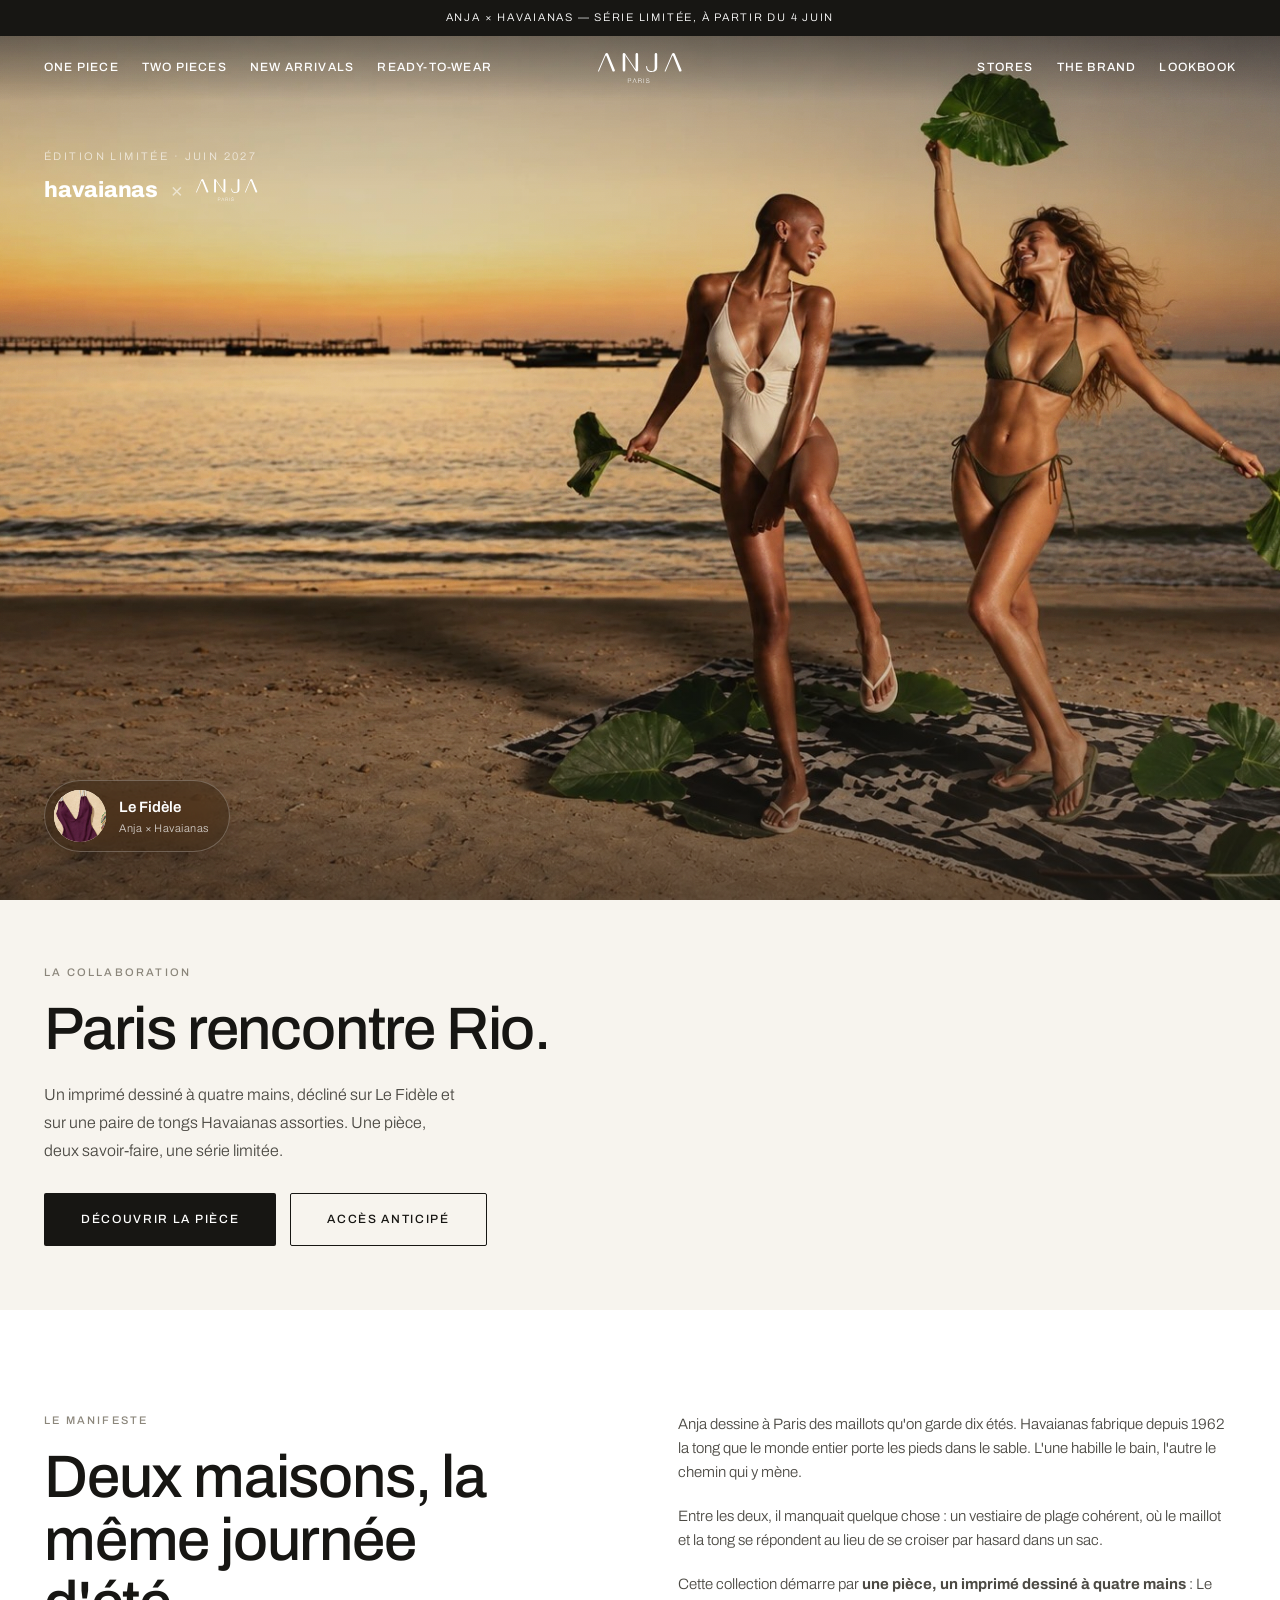
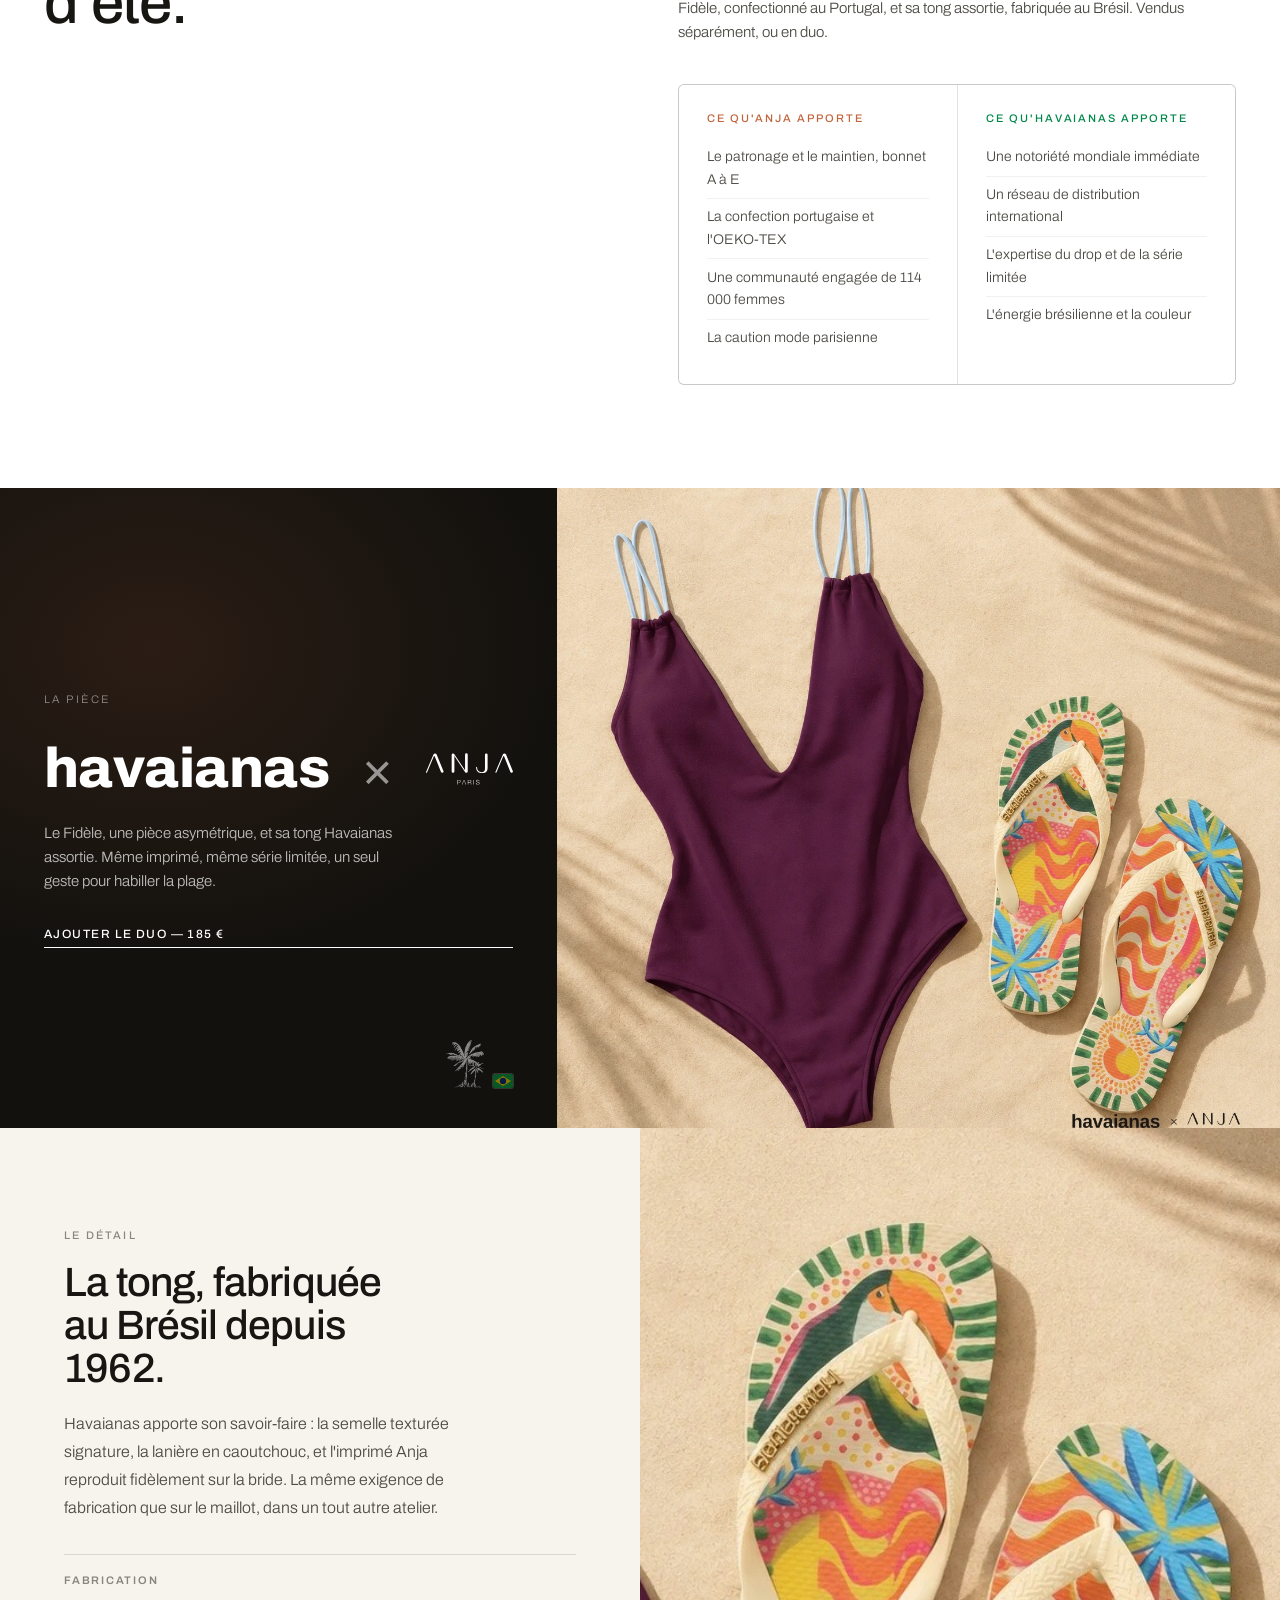
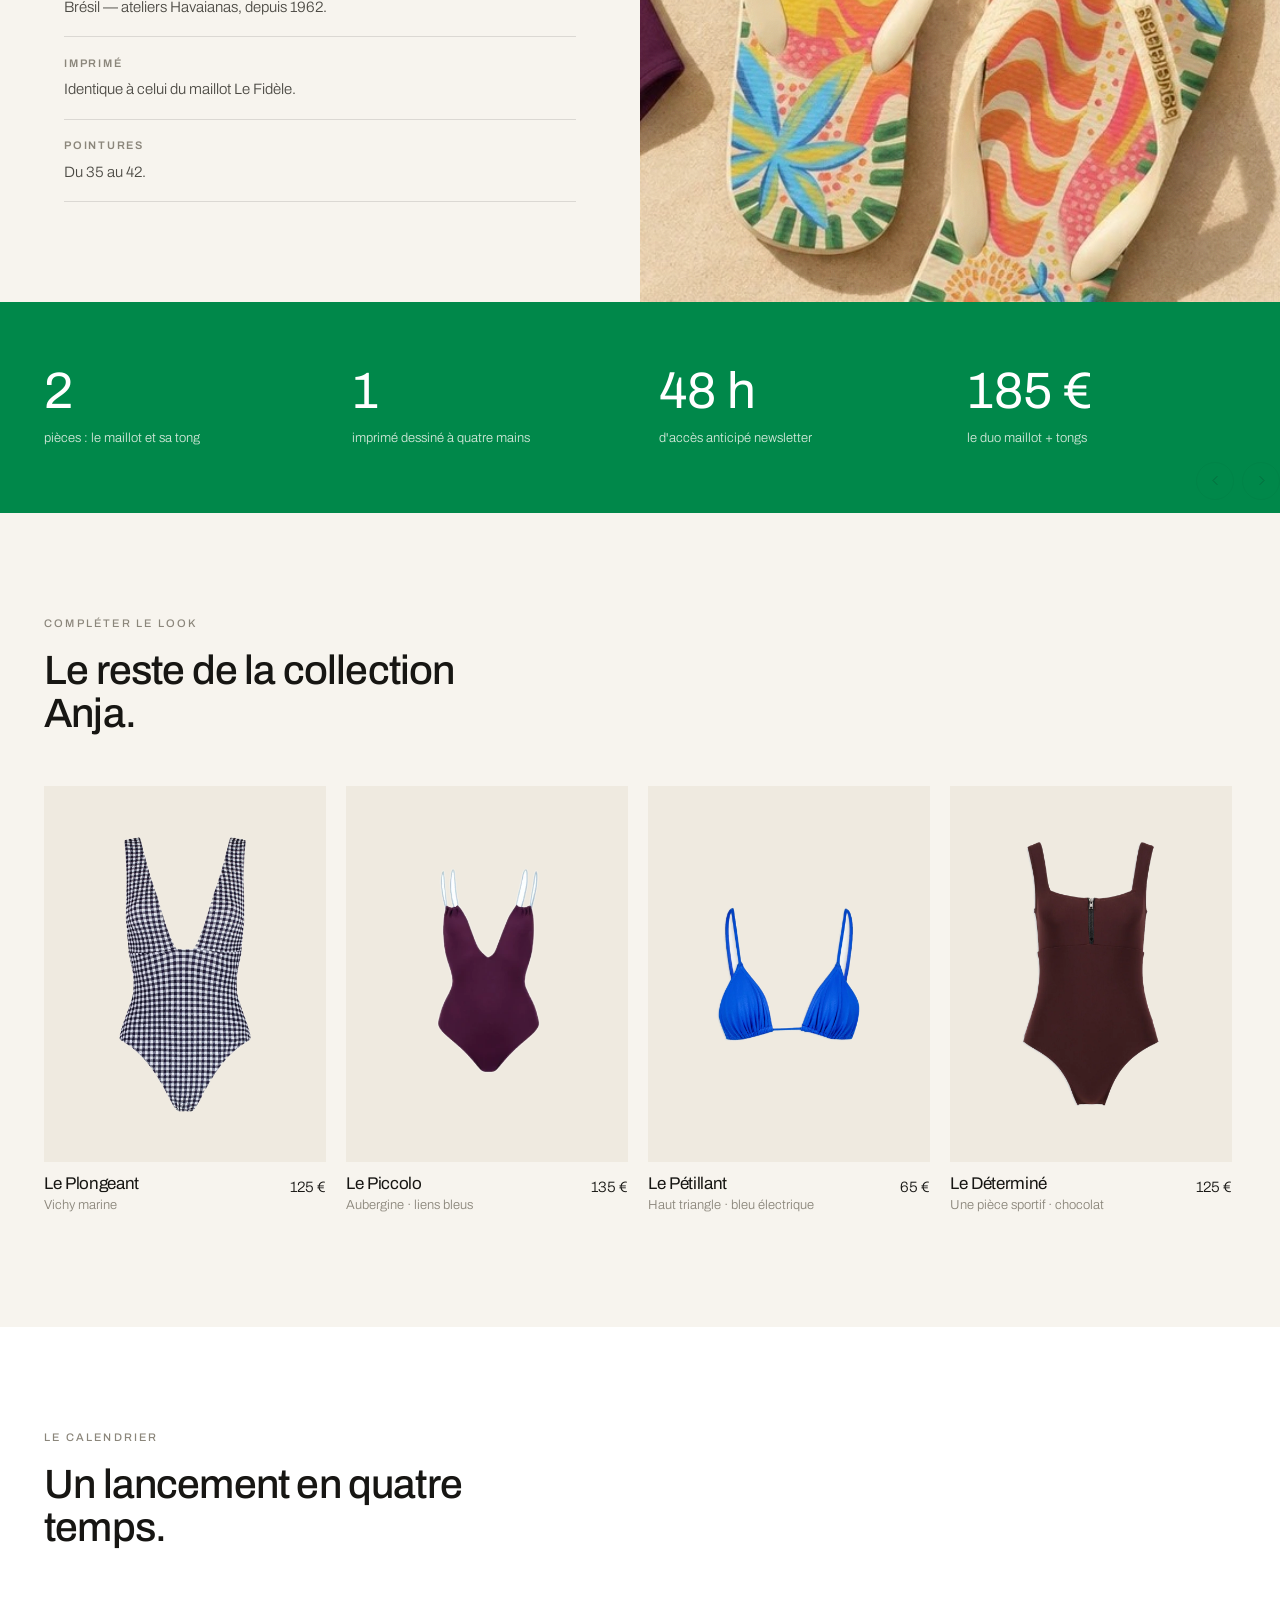
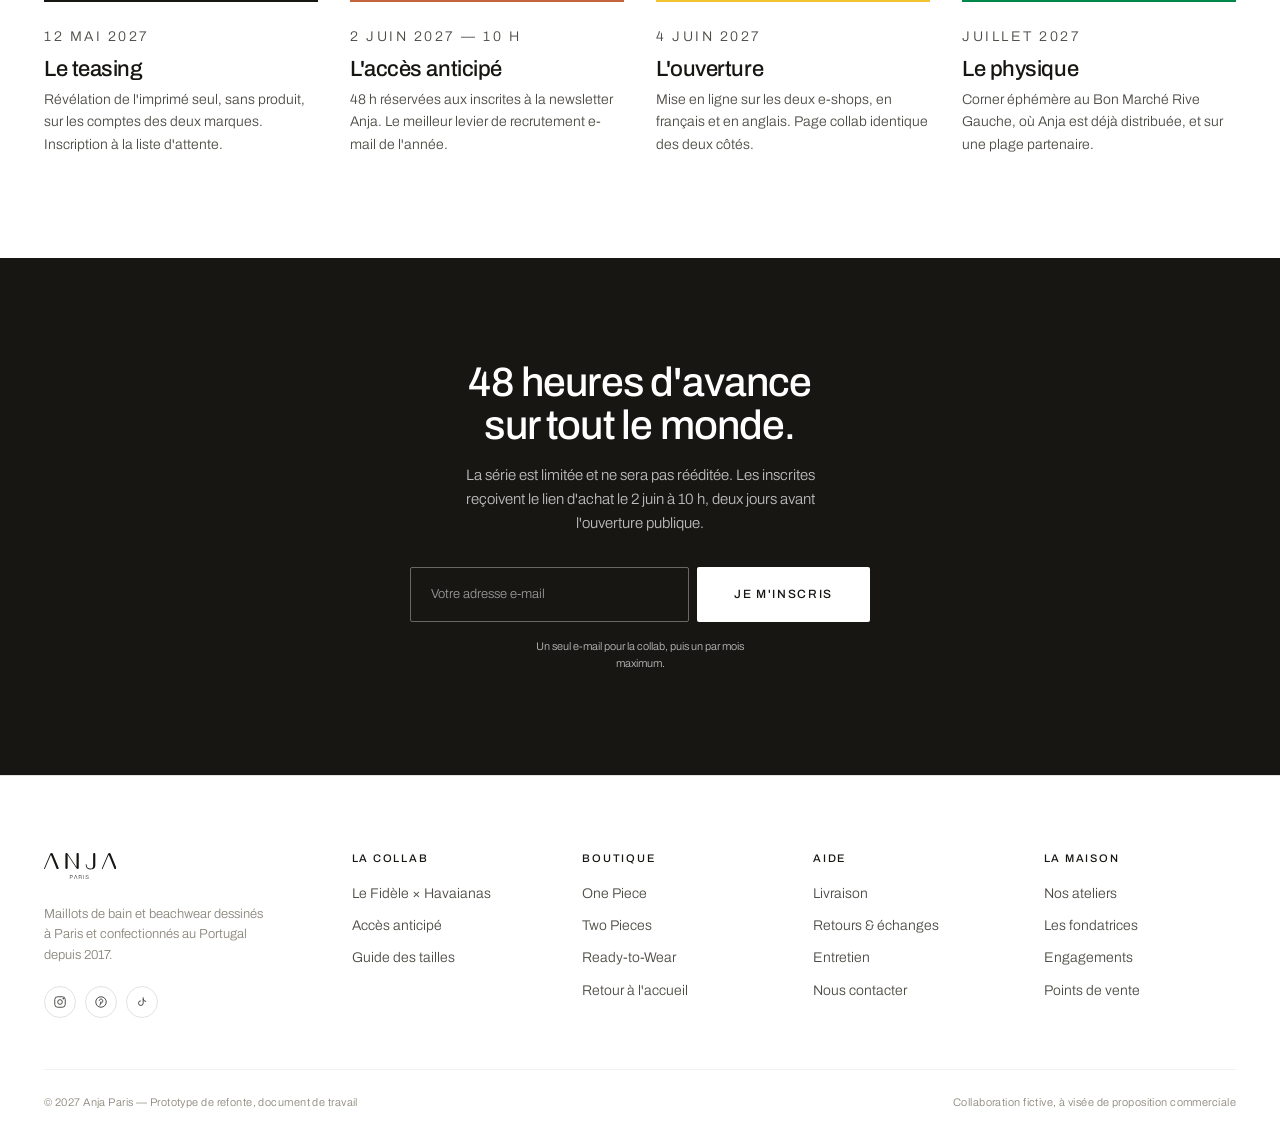
==== commit 5f963ebf: "Mega-menu plein écran + clin d'œil Rio discret sur le bandeau collab - Le verre dépoli du mega-menu " ====
--- a/collab.html
+++ b/collab.html
@@ -184,6 +184,10 @@
       </div>
       <p>Le Fidèle, une pièce asymétrique, et sa tong Havaianas assortie. Même imprimé, même série limitée, un seul geste pour habiller la plage.</p>
       <a class="link-u" style="color:var(--paper)" href="#" data-add>Ajouter le duo — 185 €</a>
+    <div class="collab-band__accent" aria-hidden="true">
+      <img src="assets/images/illustration-palmier.webp" alt="" loading="lazy">
+      <span class="flag-br"><svg viewBox="0 0 20 14"><rect width="20" height="14" fill="#009C3B"/><polygon points="10,2 18,7 10,12 2,7" fill="#FFDF00"/><circle cx="10" cy="7" r="3.2" fill="#002776"/></svg></span>
+    </div>
     </div>
     <div class="collab-band__visual">
       <div class="ph">
--- a/assets/css/style.css
+++ b/assets/css/style.css
@@ -339,40 +339,61 @@
 body.menu-open .burger span::after  { transform: translateY(-6px) rotate(-45deg); }
 
 /* --------------------------------------------------------------------------
-   8. Mega-menu plein écran — typographie géante, sans image
-   Reproduit le mécanisme Polène observé : fond blanc, mots-clés empilés
-   en très grand serif, aucune photo.
+   8. Mega-menu plein écran — verre dépoli taupe, typographie sobre.
+   Même langage liquid-glass que hero__tag / demo-toast, teinté avec le
+   taupe de la marque plutôt qu'un aplat blanc.
    -------------------------------------------------------------------------- */
 .mega {
-  position: fixed; inset: var(--header-h) 0 0 0; z-index: 90;
-  background: var(--paper); color: var(--ink);
+  position: fixed; inset: 0; z-index: 90;
+  background: rgba(185, 169, 141, .34);
+  backdrop-filter: blur(36px) saturate(140%);
+  -webkit-backdrop-filter: blur(36px) saturate(140%);
+  color: var(--ink);
   opacity: 0; visibility: hidden; transform: translateY(-12px);
   transition: opacity .4s var(--ease), transform .45s var(--ease), visibility .4s;
   display: flex; align-items: center; justify-content: center;
+  padding-top: var(--header-h);
   overflow-y: auto;
 }
 .nav__item.is-open .mega { opacity: 1; visibility: visible; transform: translateY(0); }
+
+.mega__close {
+  position: absolute; top: clamp(1rem, 3vw, 1.75rem); right: var(--gutter);
+  width: 40px; height: 40px; border-radius: 50%;
+  display: flex; align-items: center; justify-content: center;
+  background: rgba(255, 253, 248, .55);
+  border: 1px solid rgba(23, 22, 19, .12);
+  color: var(--ink);
+  cursor: pointer;
+  transition: background-color .3s var(--ease), transform .3s var(--ease);
+}
+.mega__close svg { width: 16px; height: 16px; stroke: currentColor; stroke-width: 1.5; fill: none; }
+.mega__close:hover { background: rgba(255, 253, 248, .85); transform: scale(1.06); }
 
 .mega__stack { text-align: center; padding: clamp(2rem, 6vw, 4rem) var(--gutter); }
 .mega__stack a {
   display: block;
   font-family: var(--font-display);
-  font-weight: 500;
-  font-size: clamp(2.25rem, 7vw, 5.5rem);
-  line-height: 1.1;
-  letter-spacing: -.02em;
-  color: var(--ink-mute);
-  transition: color .35s var(--ease), letter-spacing .35s var(--ease);
+  font-weight: 400;
+  font-size: clamp(1.75rem, 4.2vw, 3.25rem);
+  line-height: 1.35;
+  letter-spacing: -.005em;
+  color: var(--ink-soft);
+  transition: color .35s var(--ease);
 }
 .mega__stack a:hover, .mega__stack a:focus-visible {
   color: var(--ink);
-  letter-spacing: .01em;
 }
 .mega__stack .is-current { color: var(--ink); }
 
 .mega__note {
   margin-top: clamp(1.5rem, 3vw, 2.5rem);
-  font-size: var(--fs-small); color: var(--ink-mute); letter-spacing: .04em;
+  font-size: var(--fs-small); color: var(--ink-soft); letter-spacing: .04em;
+}
+.mega__hint {
+  margin-top: .5rem;
+  font-size: var(--fs-micro); letter-spacing: .1em; text-transform: uppercase;
+  color: var(--ink-mute);
 }
 
 /* --------------------------------------------------------------------------
@@ -488,12 +509,26 @@
   align-items: stretch; min-height: min(640px, 82vh);
 }
 .collab-band__copy {
+  position: relative;
   display: flex; flex-direction: column; justify-content: center;
   padding: clamp(2.5rem, 5vw, 5rem) var(--gutter);
 }
 .collab-band__copy p { color: rgba(255,255,255,.72); max-width: 40ch; margin: 1.5rem 0 2rem; }
 .collab-band__visual { position: relative; min-height: 320px; }
 .collab-band__visual .ph { position: absolute; inset: 0; }
+
+/* Petit clin d'œil discret Rio, en coin — palmier + drapeau brésilien */
+.collab-band__accent {
+  position: absolute; right: var(--gutter); bottom: clamp(1.5rem, 4vw, 2.5rem);
+  display: flex; align-items: flex-end; gap: .55rem;
+  opacity: .5; pointer-events: none;
+}
+.collab-band__accent img { width: 38px; height: auto; filter: brightness(0) invert(1); }
+.collab-band__accent .flag-br {
+  width: 20px; height: 14px; border-radius: 2px; overflow: hidden; flex-shrink: 0;
+  box-shadow: 0 0 0 1px rgba(255,255,255,.3);
+}
+.collab-band__accent .flag-br svg { display: block; width: 100%; height: 100%; }
 
 @media (max-width: 860px) {
   .collab-band__grid { grid-template-columns: 1fr; min-height: 0; }
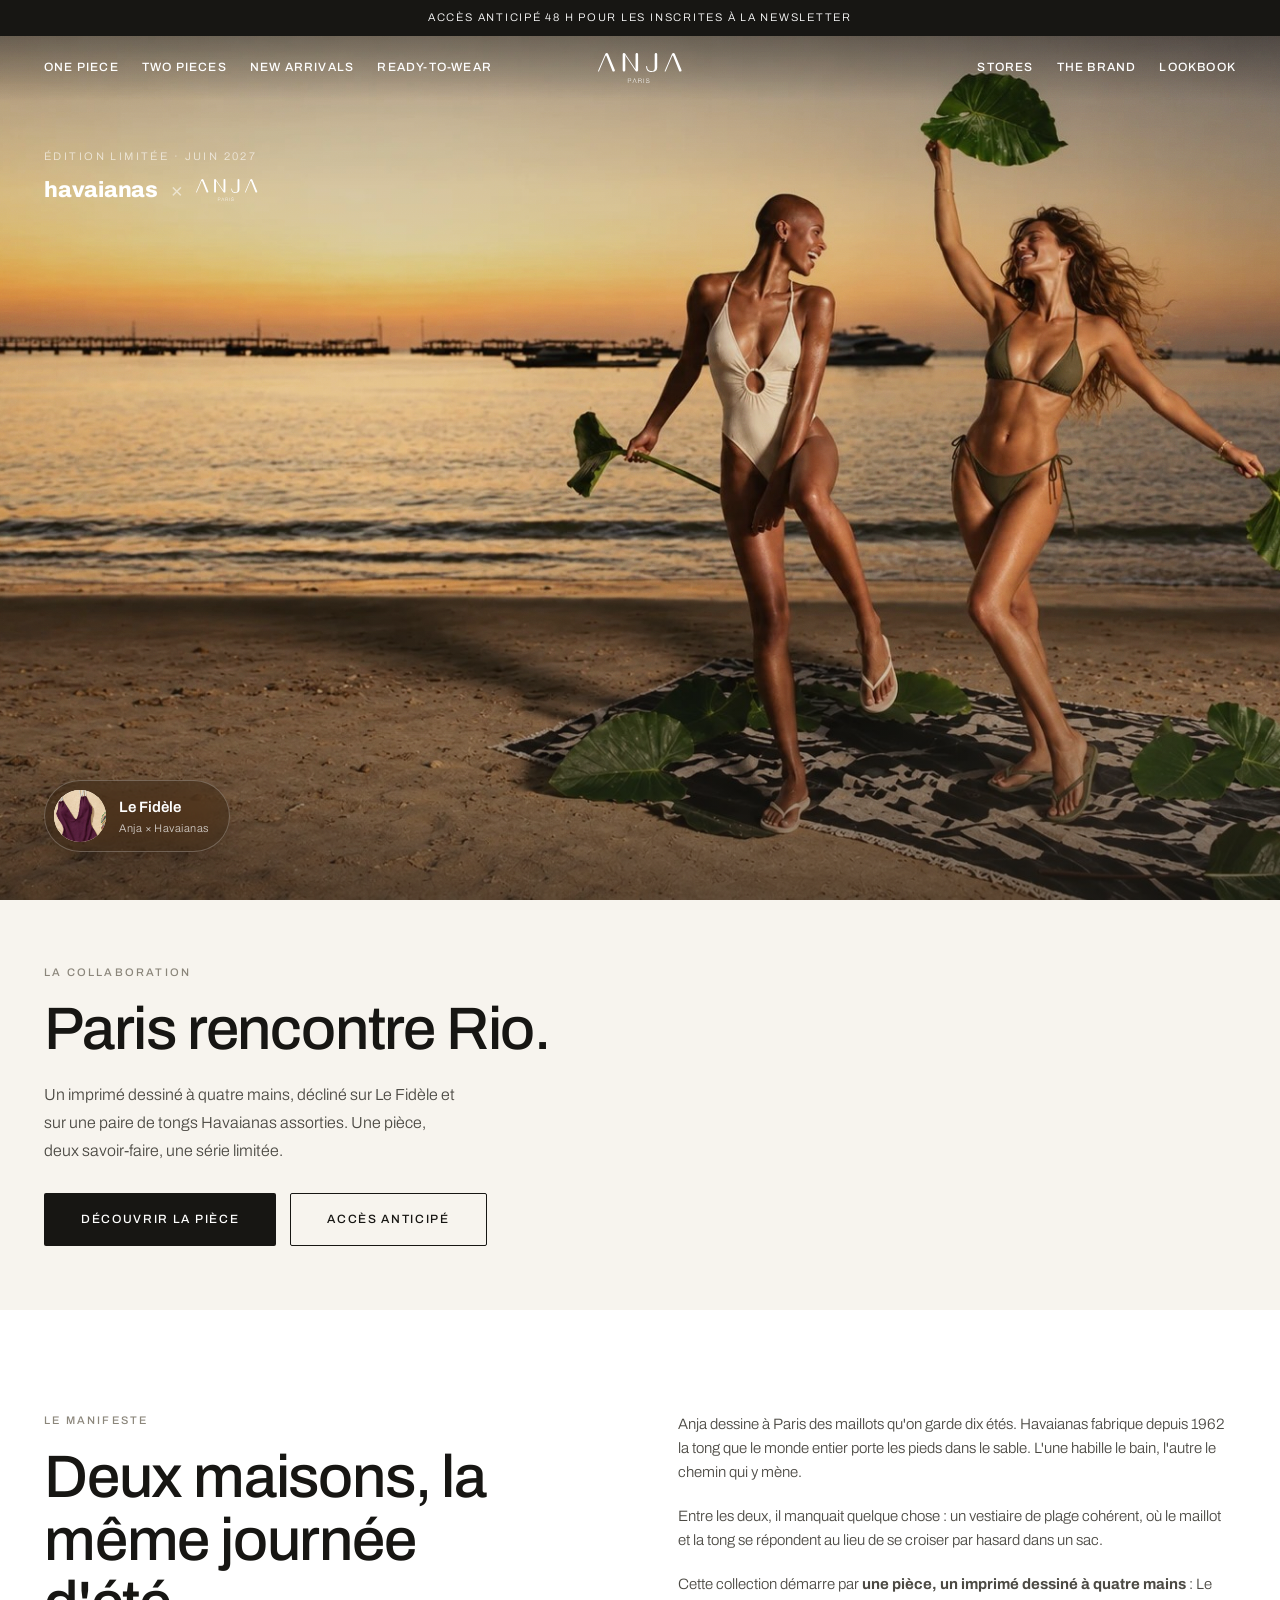
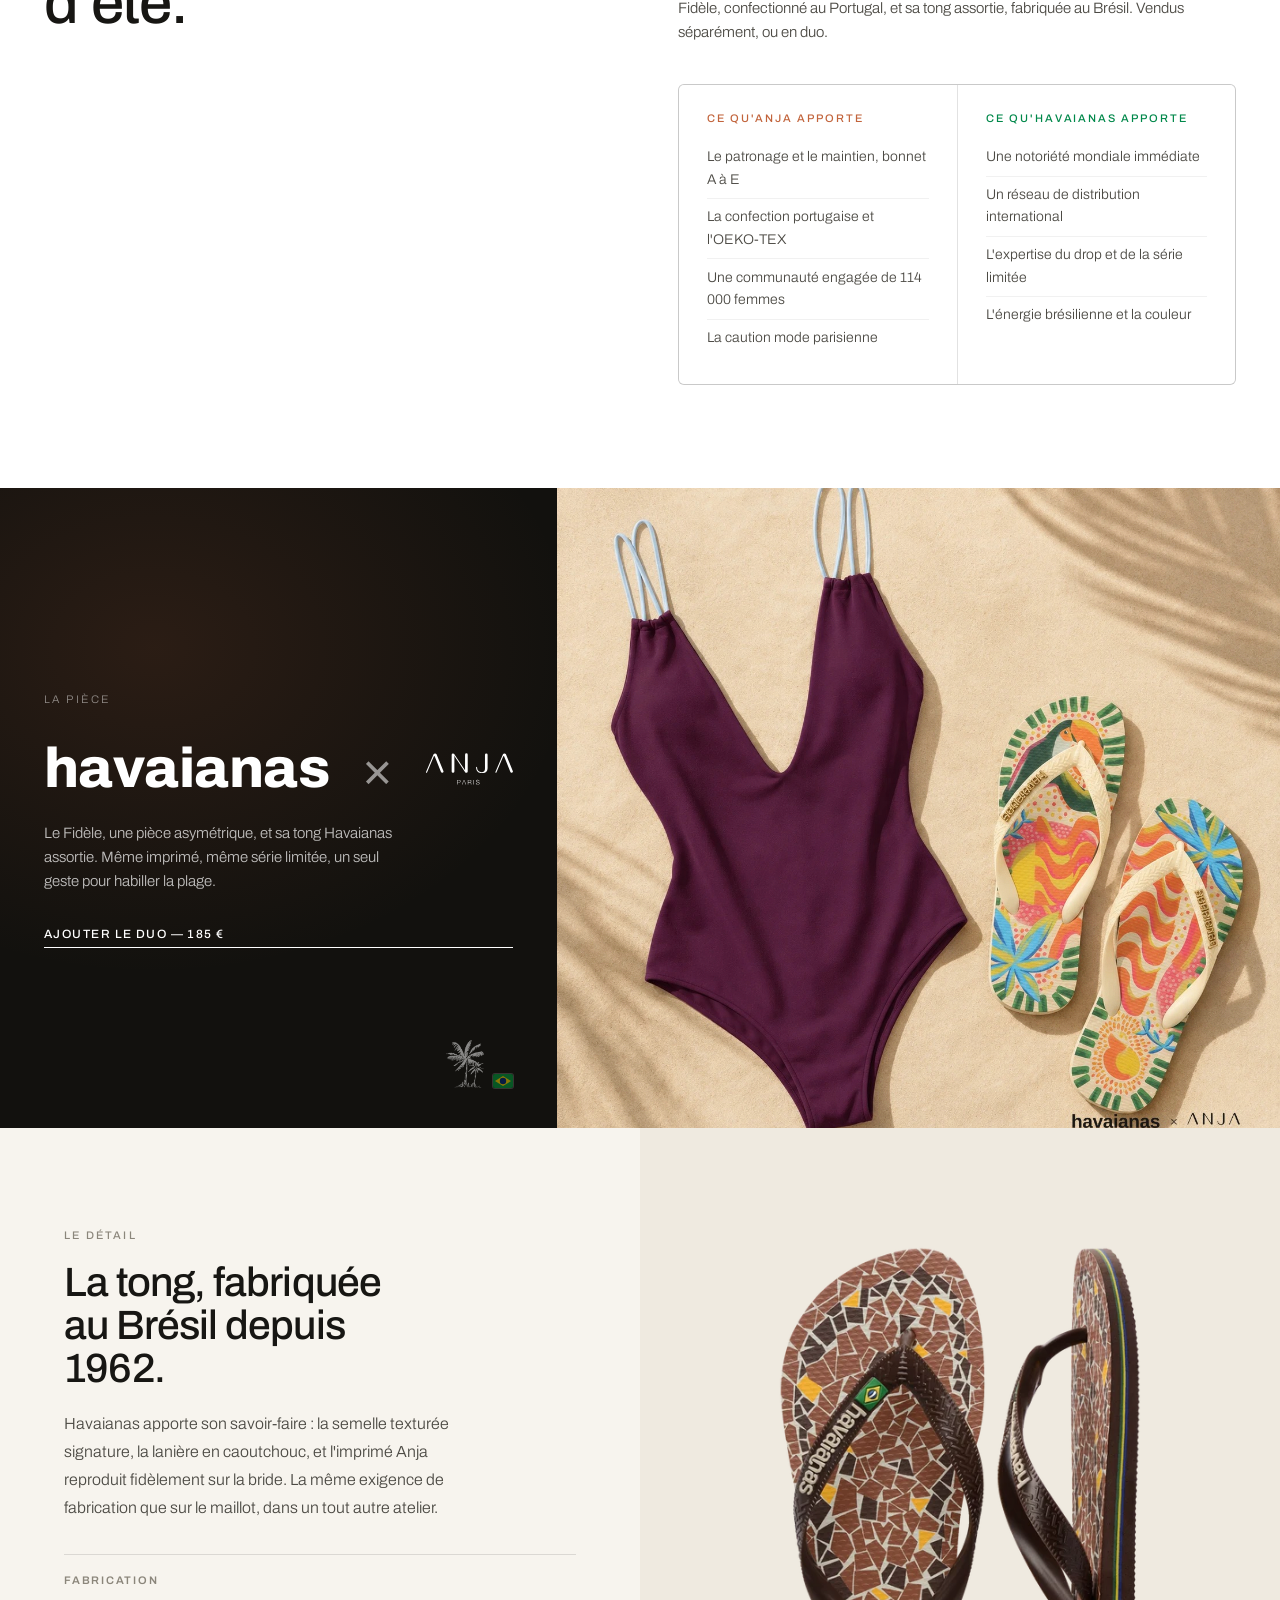
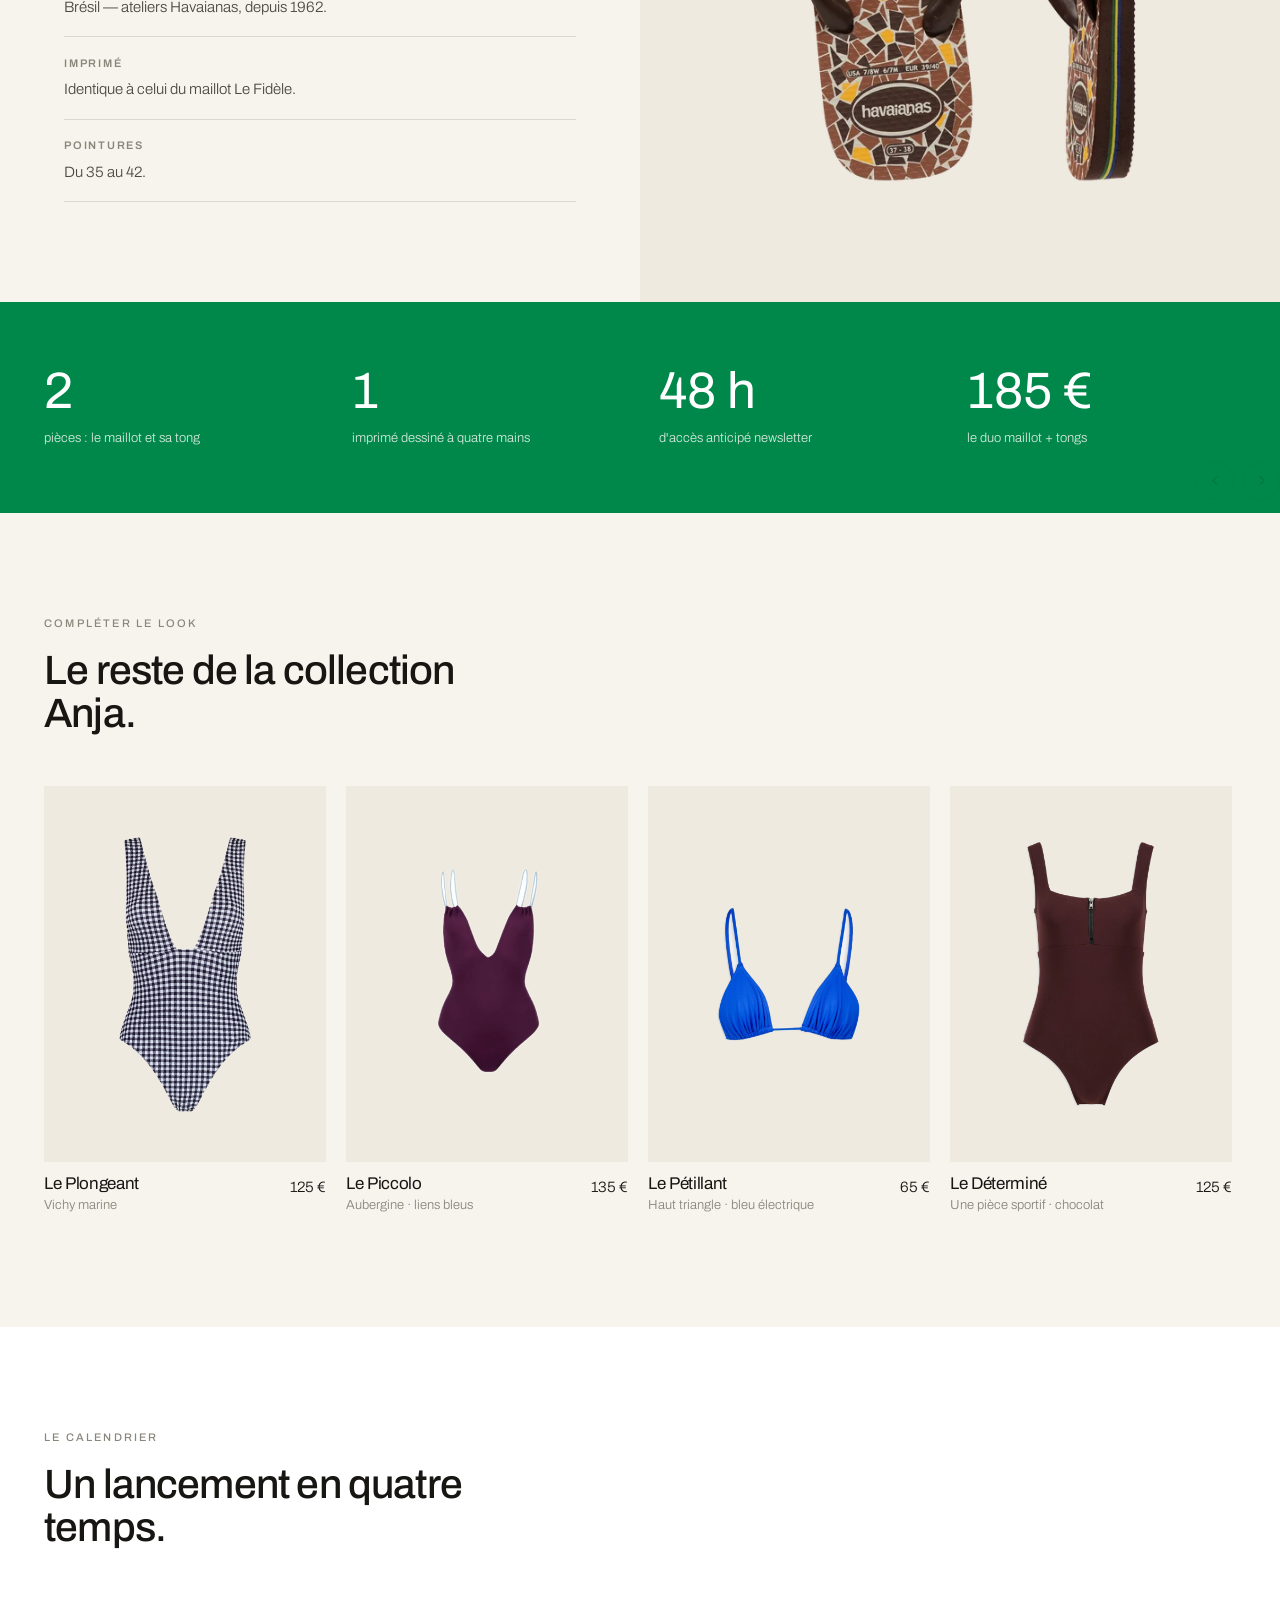
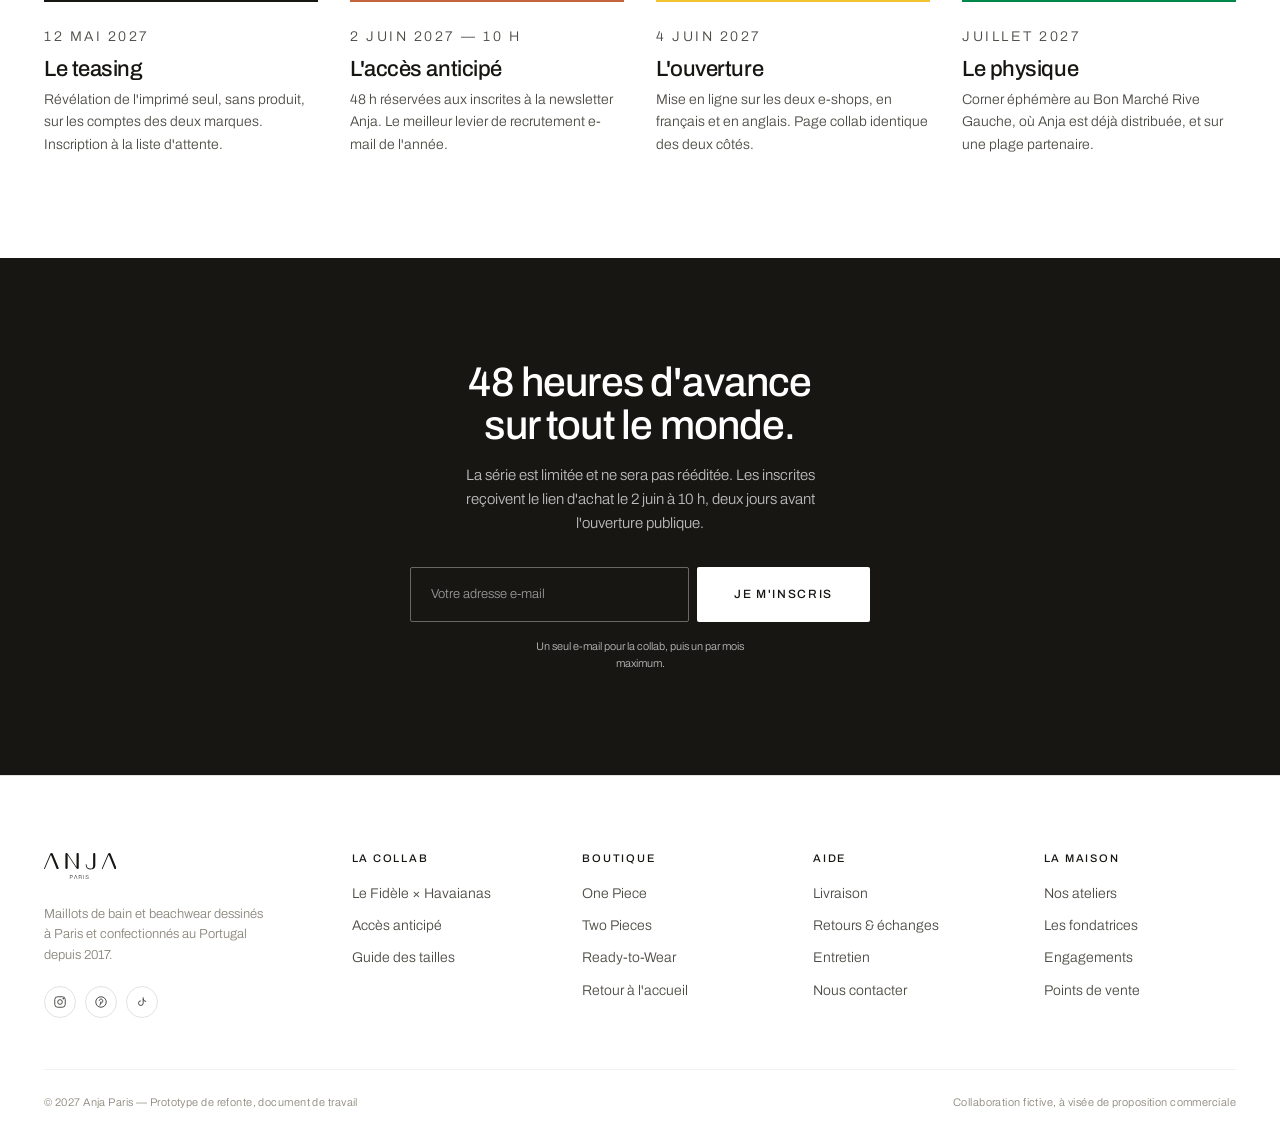
==== commit 976d92f5: "Remplace la photo détail des tongs par le nouveau packshot fourni - assets/images/collab-tongs-detai" ====
--- a/collab.html
+++ b/collab.html
@@ -203,8 +203,8 @@
      =================================================================== -->
 <section class="editorial editorial--reverse">
   <div class="editorial__media" data-reveal>
-    <div class="ph">
-      <img data-fallback src="assets/images/collab-tongs-detail.jpg" alt="Tongs Havaianas, imprimé édition limitée Anja">
+    <div class="ph ph--cutout">
+      <img data-fallback src="assets/images/collab-tongs-detail.png" alt="Tongs Havaianas, imprimé mosaïque, vues de dessus et de profil">
     </div>
   </div>
   <div class="editorial__body" data-reveal data-delay="1">
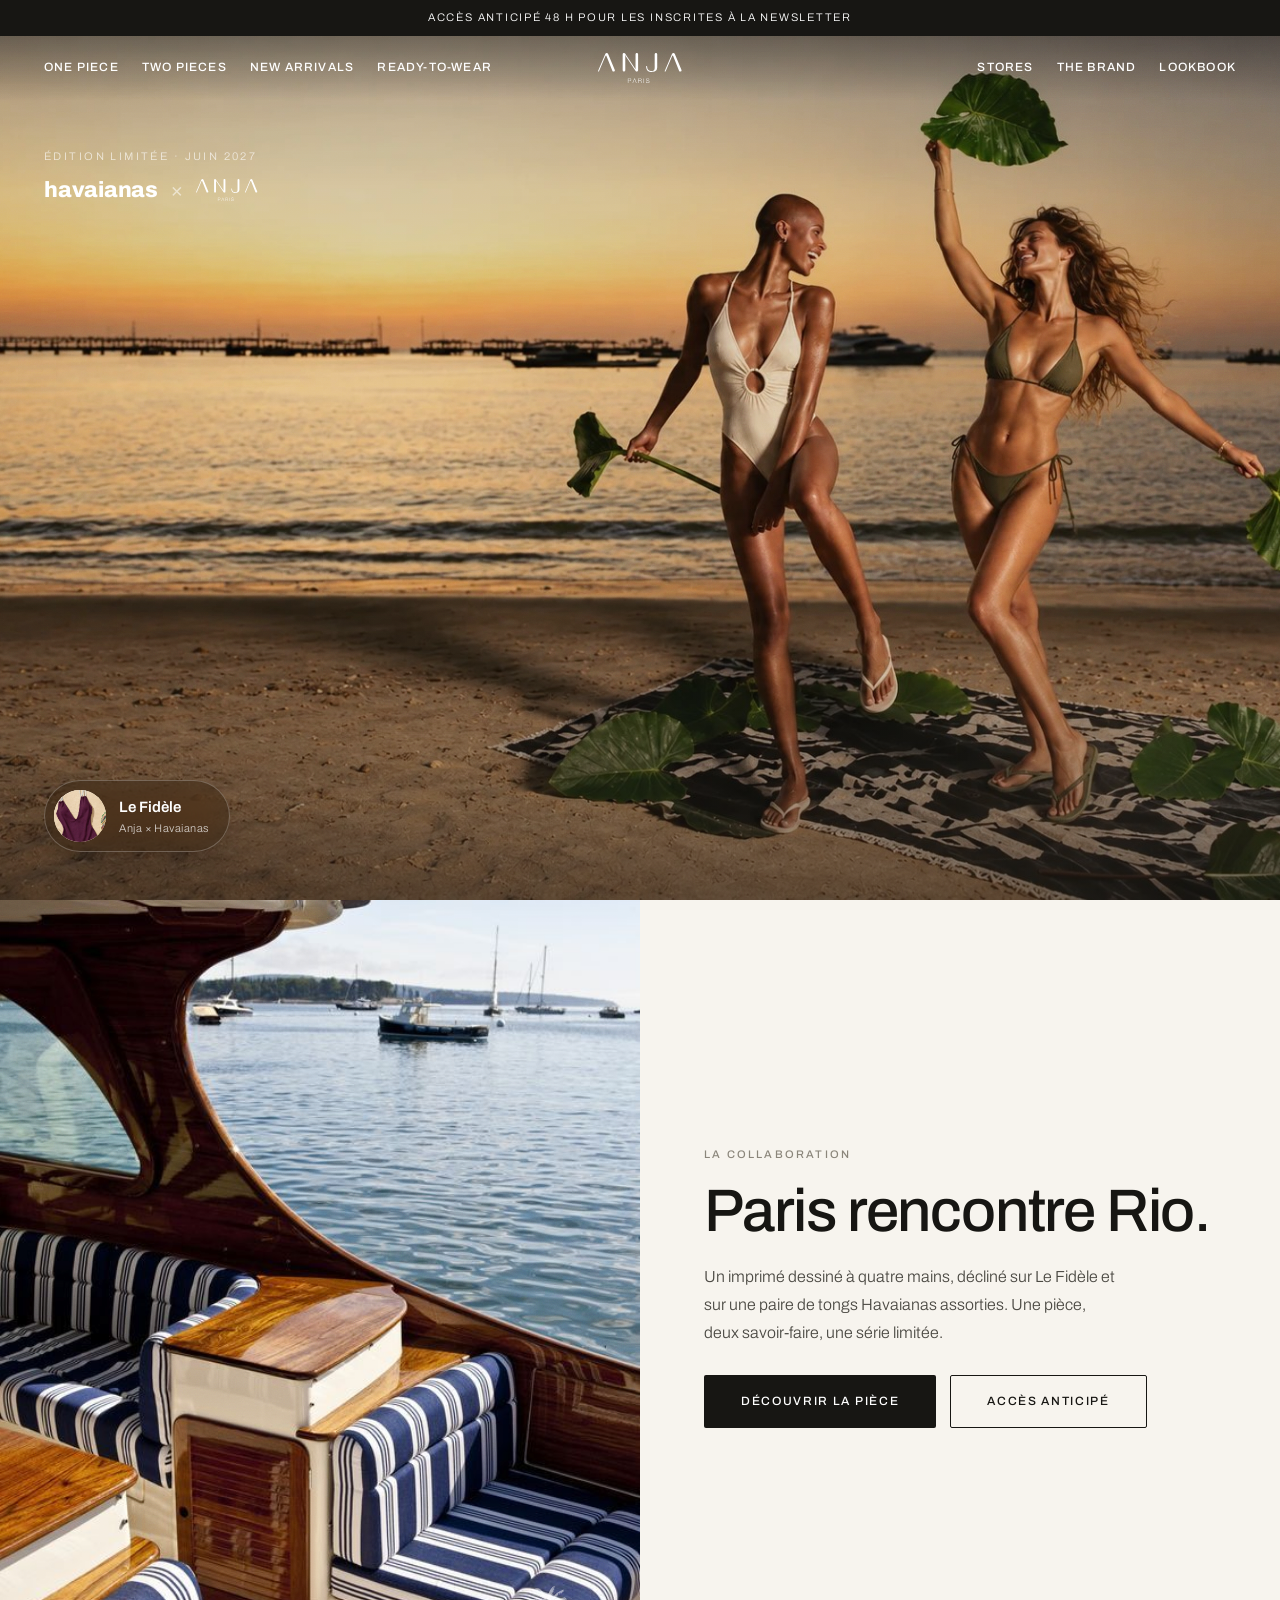
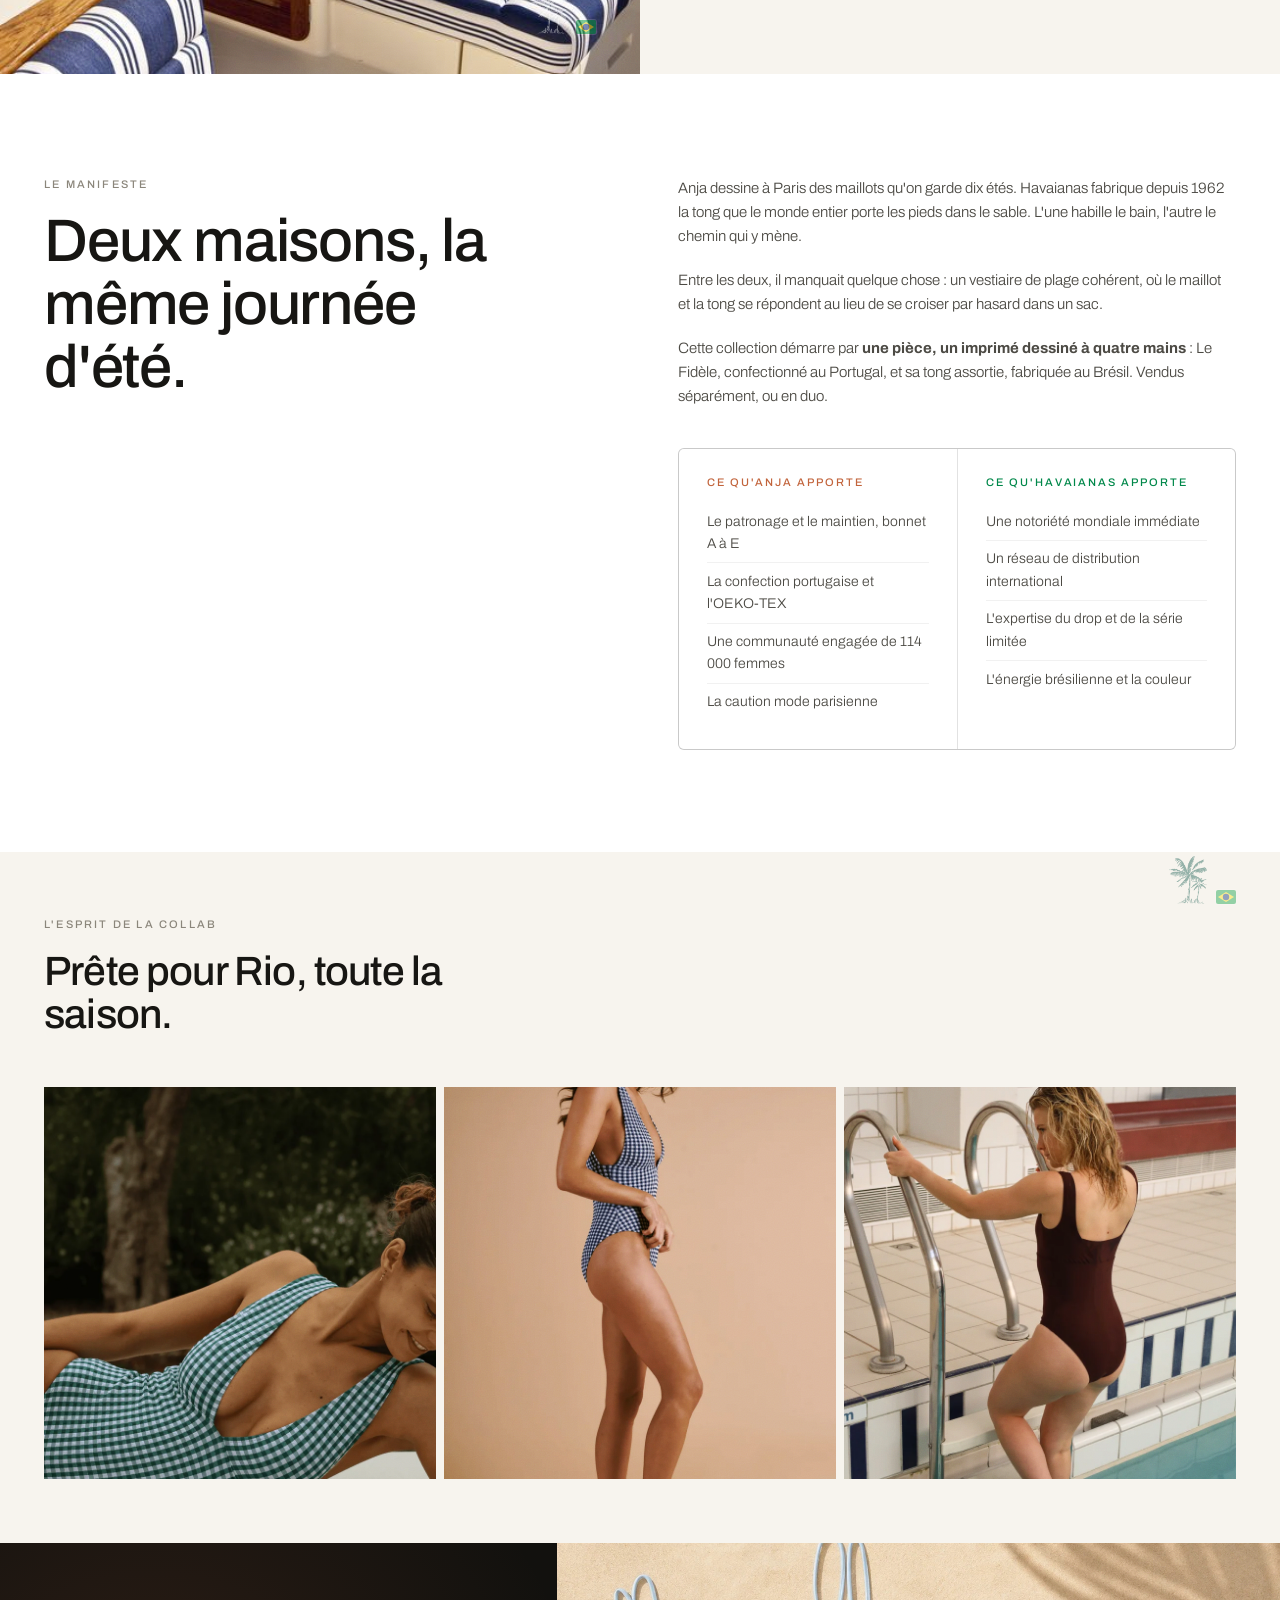
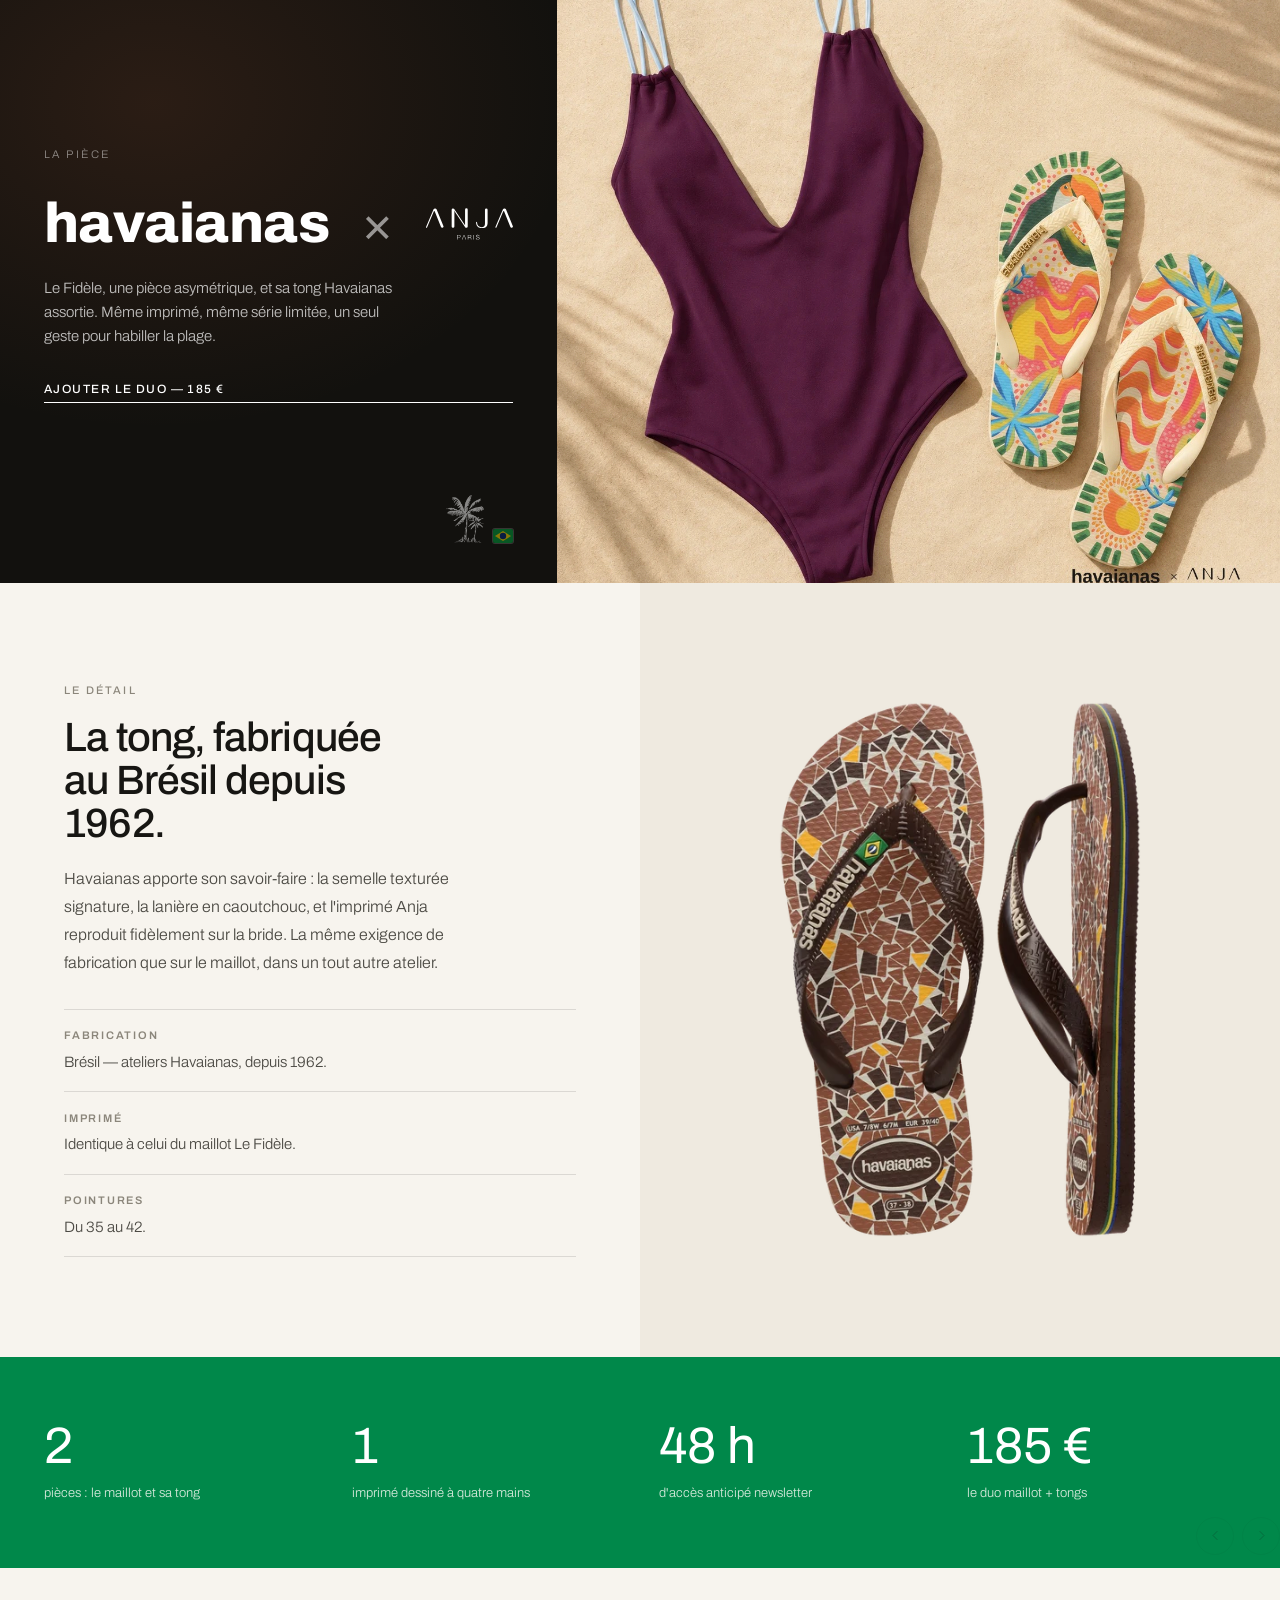
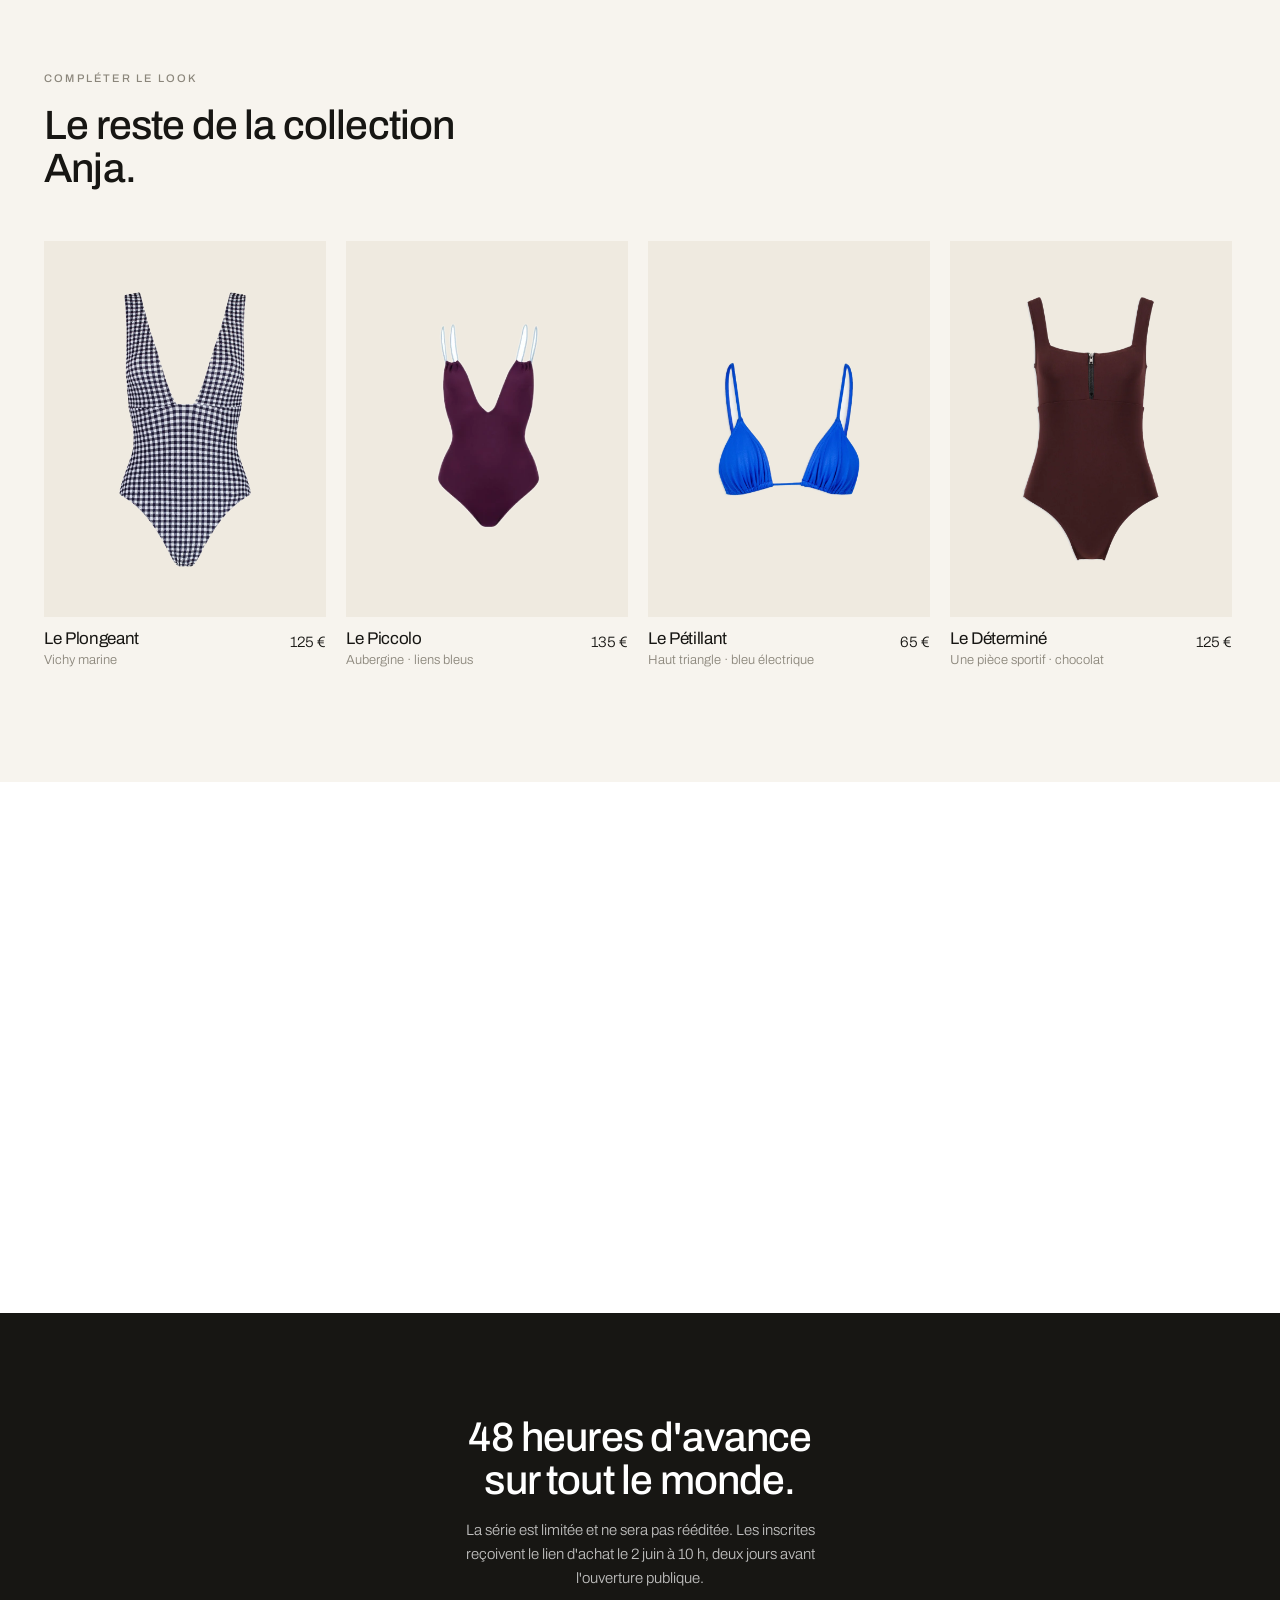
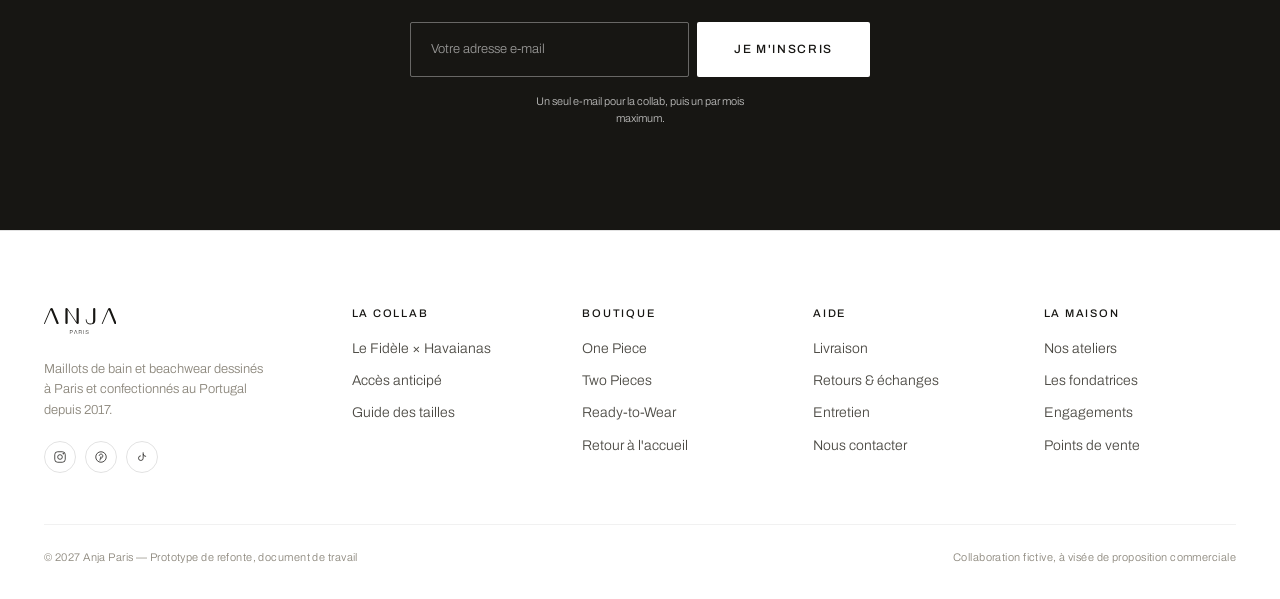
==== commit e9bb1d0b: "Mega-menu plus léger et lisible, page collab moins vide - Mega-menu : moins de flou (36px -> 14px) e" ====
--- a/collab.html
+++ b/collab.html
@@ -113,10 +113,20 @@
 </section>
 
 <!-- ===================================================================
-     Intro — la promesse de la collab en une phrase
-     =================================================================== -->
-<section class="section section--tight wrap">
-  <div data-reveal style="max-width:640px">
+     Intro — la promesse de la collab en une phrase, avec une vraie
+     photo d'ambiance plutôt qu'un bloc de texte isolé sur fond blanc.
+     =================================================================== -->
+<section class="editorial">
+  <div class="editorial__media" data-reveal>
+    <div class="ph">
+      <img data-fallback src="assets/images/ambiance-nautique.jpg" alt="Ambiance nautique, coussins rayés bord de mer">
+    </div>
+    <div class="collab-band__accent" aria-hidden="true">
+      <img src="assets/images/illustration-palmier.webp" alt="" loading="lazy">
+      <span class="flag-br"><svg viewBox="0 0 20 14"><rect width="20" height="14" fill="#009C3B"/><polygon points="10,2 18,7 10,12 2,7" fill="#FFDF00"/><circle cx="10" cy="7" r="3.2" fill="#002776"/></svg></span>
+    </div>
+  </div>
+  <div class="editorial__body" data-reveal data-delay="1">
     <p class="eyebrow">La collaboration</p>
     <h1 style="font-size:var(--fs-h1)">Paris rencontre Rio.</h1>
     <p class="lede" style="margin-top:1.25rem">Un imprimé dessiné à quatre mains, décliné sur Le Fidèle et sur une paire de tongs Havaianas assorties. Une pièce, deux savoir-faire, une série limitée.</p>
@@ -166,6 +176,26 @@
         </div>
       </div>
     </div>
+  </div>
+</section>
+
+<!-- ===================================================================
+     Prête pour Rio — la garde-robe Anja qui accompagne la collab,
+     en vraies photos de la maison plutôt qu'en blanc vide.
+     =================================================================== -->
+<section class="section section--tight wrap" style="position:relative">
+  <div class="section-head" data-reveal>
+    <p class="eyebrow">L'esprit de la collab</p>
+    <h2>Prête pour Rio, toute la saison.</h2>
+  </div>
+  <div class="ugc__grid" data-reveal style="grid-template-columns:repeat(3,1fr)">
+    <a class="ugc__item" href="index.html#icons"><div class="ph"><img data-fallback src="assets/images/le-plongeant-vichy-vert-lifestyle.webp" alt="Le Plongeant, vichy vert"></div></a>
+    <a class="ugc__item" href="index.html#icons"><div class="ph"><img data-fallback src="assets/images/le-piccolo-lifestyle-bras.webp" alt="Le Piccolo"></div></a>
+    <a class="ugc__item" href="index.html#icons"><div class="ph"><img data-fallback src="assets/images/le-determine-lifestyle-dos.webp" alt="Le Déterminé"></div></a>
+  </div>
+  <div class="collab-band__accent" aria-hidden="true" style="right:var(--gutter); bottom:auto; top:.25rem; opacity:.4">
+    <img src="assets/images/illustration-palmier.webp" alt="" loading="lazy" style="filter:none">
+    <span class="flag-br"><svg viewBox="0 0 20 14"><rect width="20" height="14" fill="#009C3B"/><polygon points="10,2 18,7 10,12 2,7" fill="#FFDF00"/><circle cx="10" cy="7" r="3.2" fill="#002776"/></svg></span>
   </div>
 </section>
 
--- a/assets/css/style.css
+++ b/assets/css/style.css
@@ -345,10 +345,12 @@
    -------------------------------------------------------------------------- */
 .mega {
   position: fixed; inset: 0; z-index: 90;
-  background: rgba(185, 169, 141, .34);
-  backdrop-filter: blur(36px) saturate(140%);
-  -webkit-backdrop-filter: blur(36px) saturate(140%);
-  color: var(--ink);
+  background:
+    linear-gradient(rgba(20, 18, 14, .22), rgba(20, 18, 14, .22)),
+    rgba(185, 169, 141, .16);
+  backdrop-filter: blur(14px) saturate(130%);
+  -webkit-backdrop-filter: blur(14px) saturate(130%);
+  color: var(--paper);
   opacity: 0; visibility: hidden; transform: translateY(-12px);
   transition: opacity .4s var(--ease), transform .45s var(--ease), visibility .4s;
   display: flex; align-items: center; justify-content: center;
@@ -361,14 +363,14 @@
   position: absolute; top: clamp(1rem, 3vw, 1.75rem); right: var(--gutter);
   width: 40px; height: 40px; border-radius: 50%;
   display: flex; align-items: center; justify-content: center;
-  background: rgba(255, 253, 248, .55);
-  border: 1px solid rgba(23, 22, 19, .12);
-  color: var(--ink);
+  background: rgba(255, 253, 248, .18);
+  border: 1px solid rgba(255, 253, 248, .4);
+  color: var(--paper);
   cursor: pointer;
   transition: background-color .3s var(--ease), transform .3s var(--ease);
 }
 .mega__close svg { width: 16px; height: 16px; stroke: currentColor; stroke-width: 1.5; fill: none; }
-.mega__close:hover { background: rgba(255, 253, 248, .85); transform: scale(1.06); }
+.mega__close:hover { background: rgba(255, 253, 248, .32); transform: scale(1.06); }
 
 .mega__stack { text-align: center; padding: clamp(2rem, 6vw, 4rem) var(--gutter); }
 .mega__stack a {
@@ -378,22 +380,22 @@
   font-size: clamp(1.75rem, 4.2vw, 3.25rem);
   line-height: 1.35;
   letter-spacing: -.005em;
-  color: var(--ink-soft);
+  color: rgba(255, 253, 248, .92);
   transition: color .35s var(--ease);
 }
 .mega__stack a:hover, .mega__stack a:focus-visible {
-  color: var(--ink);
-}
-.mega__stack .is-current { color: var(--ink); }
+  color: var(--sun);
+}
+.mega__stack .is-current { color: var(--sun); }
 
 .mega__note {
   margin-top: clamp(1.5rem, 3vw, 2.5rem);
-  font-size: var(--fs-small); color: var(--ink-soft); letter-spacing: .04em;
+  font-size: var(--fs-small); color: rgba(255, 253, 248, .75); letter-spacing: .04em;
 }
 .mega__hint {
   margin-top: .5rem;
   font-size: var(--fs-micro); letter-spacing: .1em; text-transform: uppercase;
-  color: var(--ink-mute);
+  color: rgba(255, 253, 248, .55);
 }
 
 /* --------------------------------------------------------------------------
@@ -622,6 +624,7 @@
    14. Bloc éditorial plein écran (savoir-faire, style atelier Polène)
    -------------------------------------------------------------------------- */
 .editorial { display: grid; grid-template-columns: 1fr 1fr; min-height: 86vh; }
+.editorial__media { position: relative; }
 .editorial__media .ph { height: 100%; }
 .editorial__body {
   display: flex; flex-direction: column; justify-content: center;
